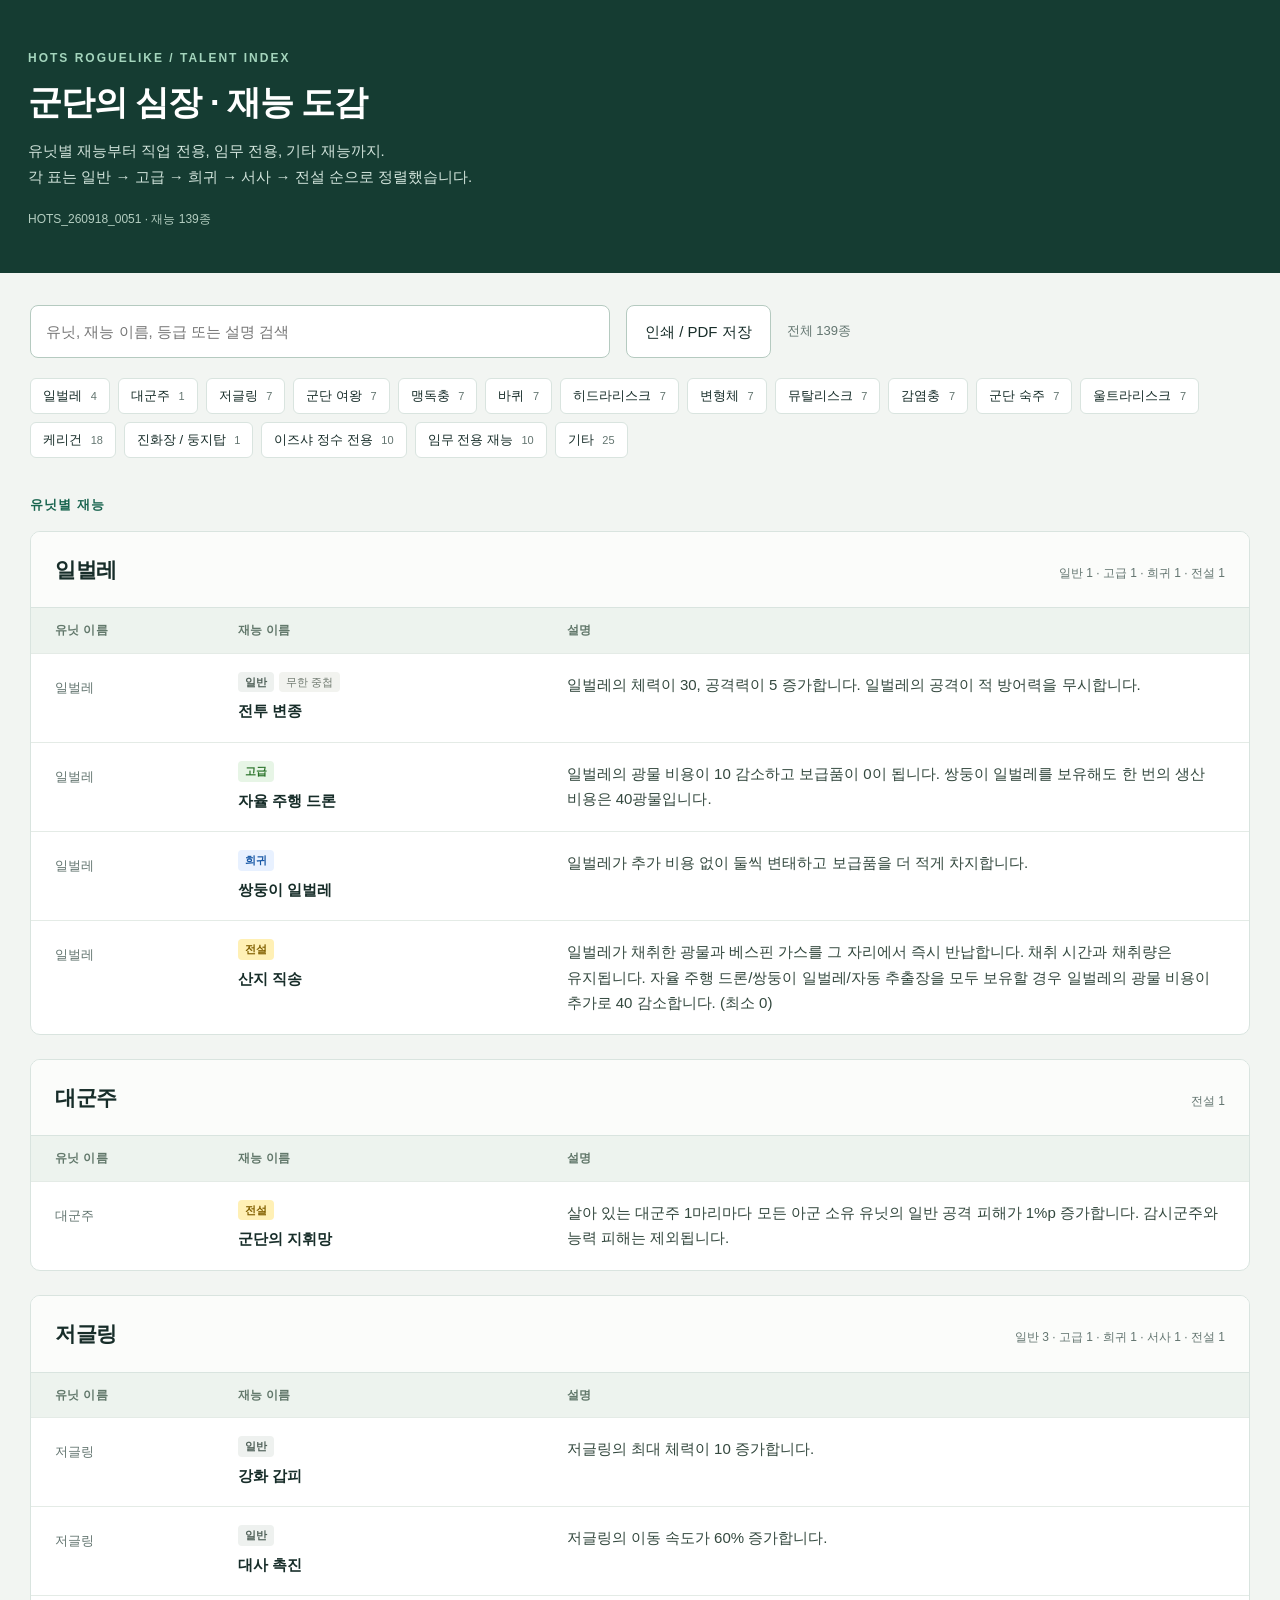
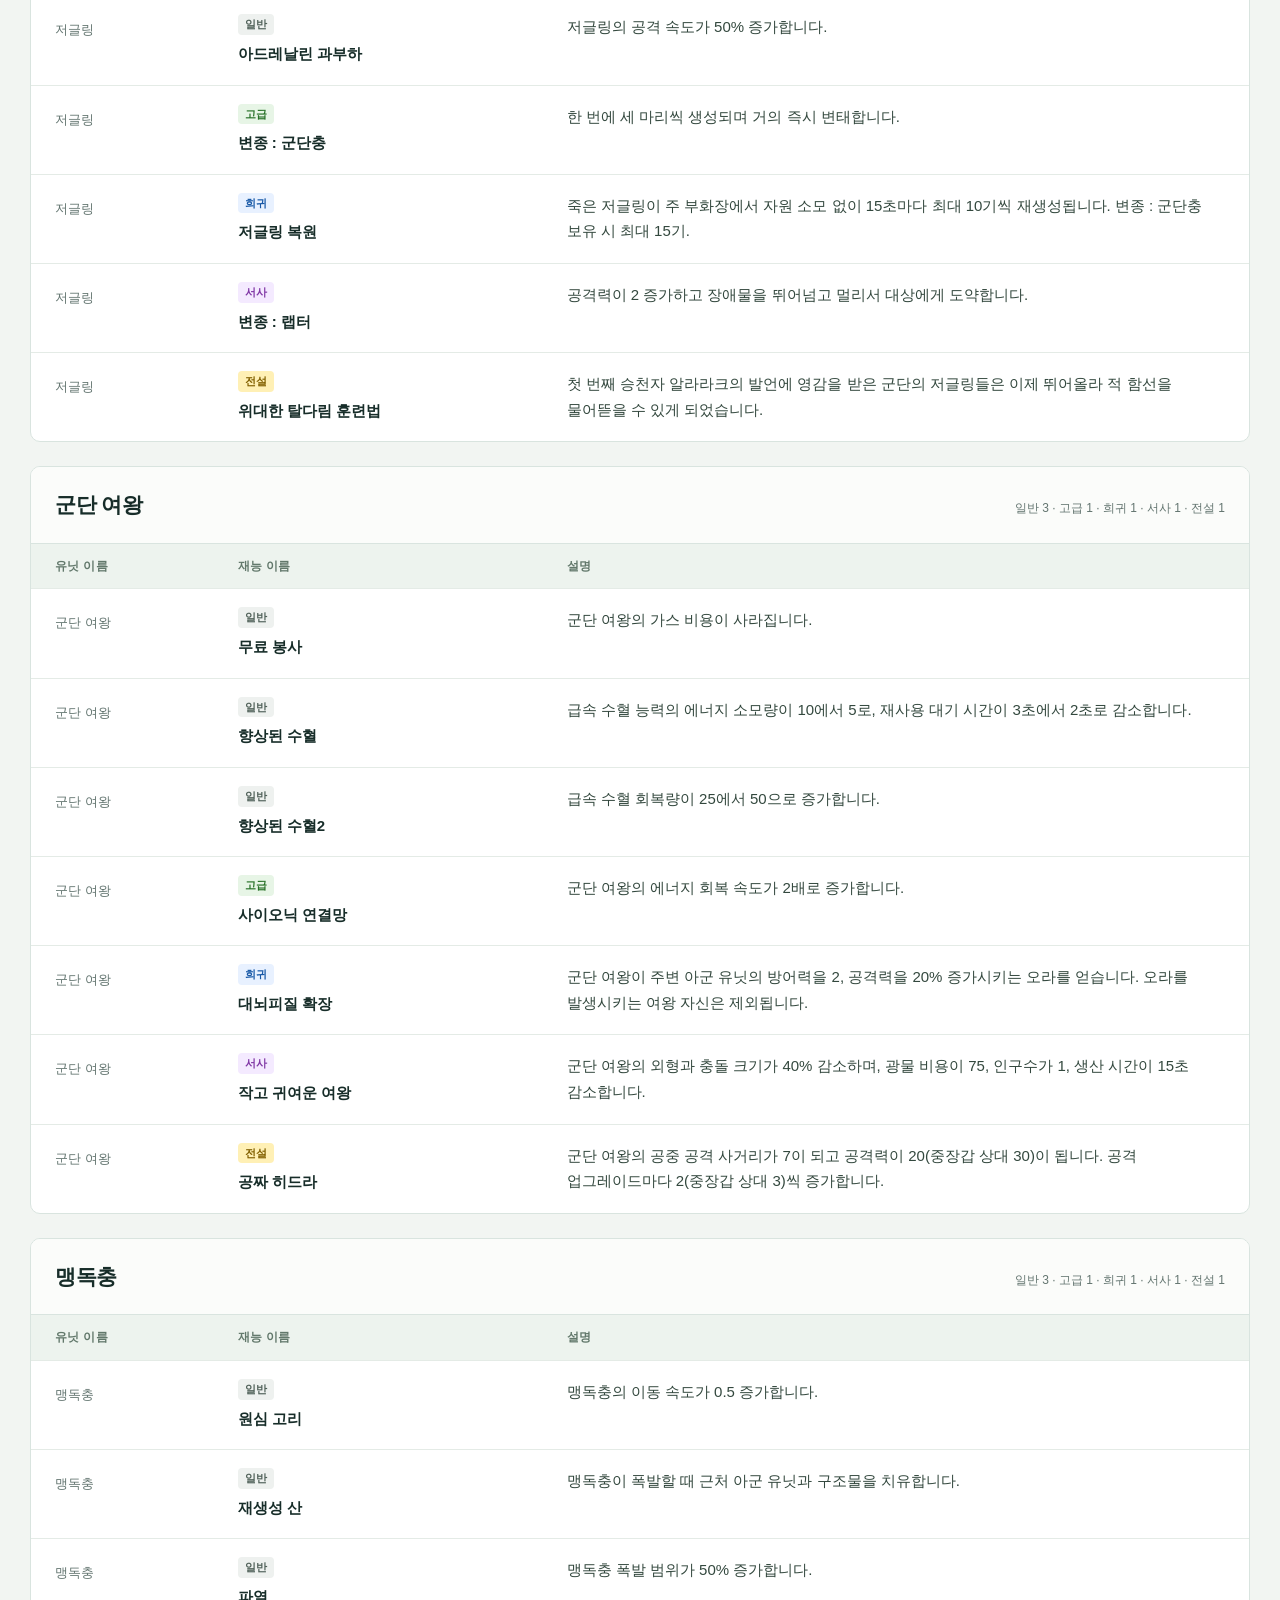
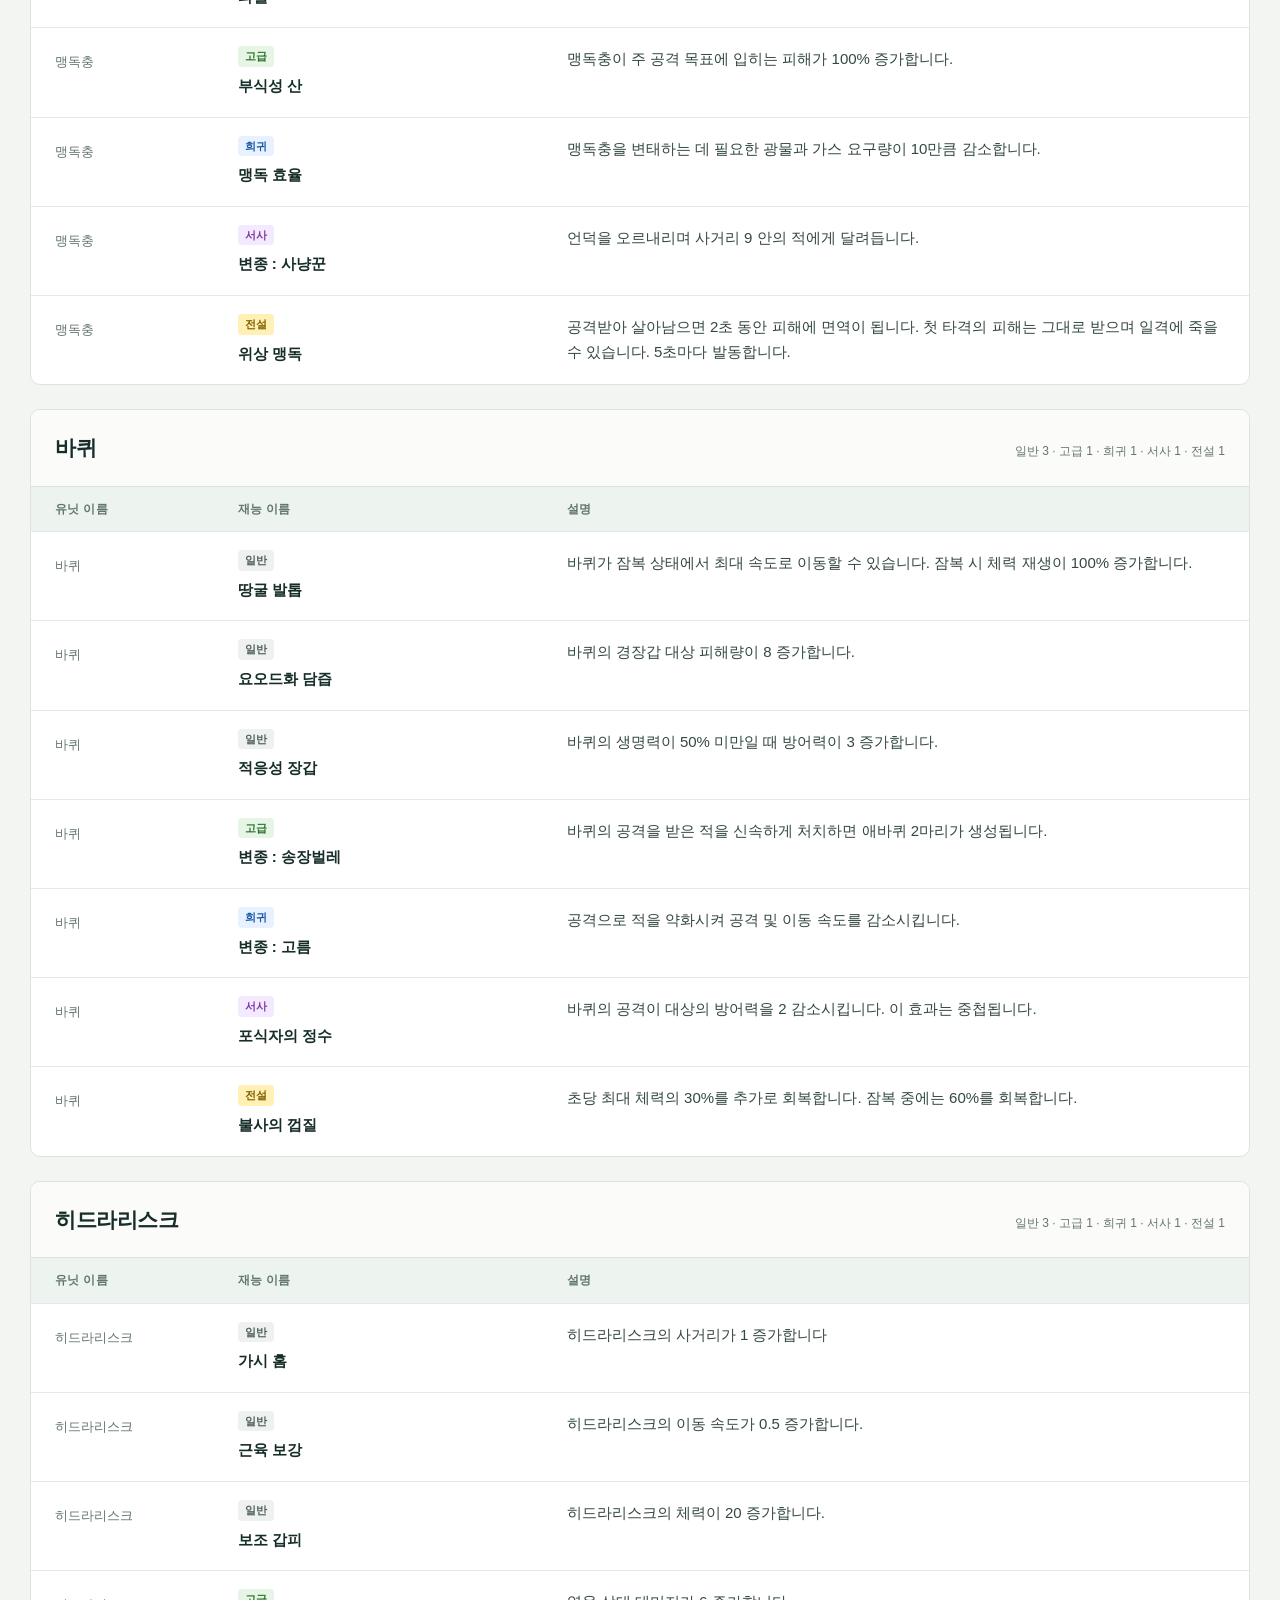
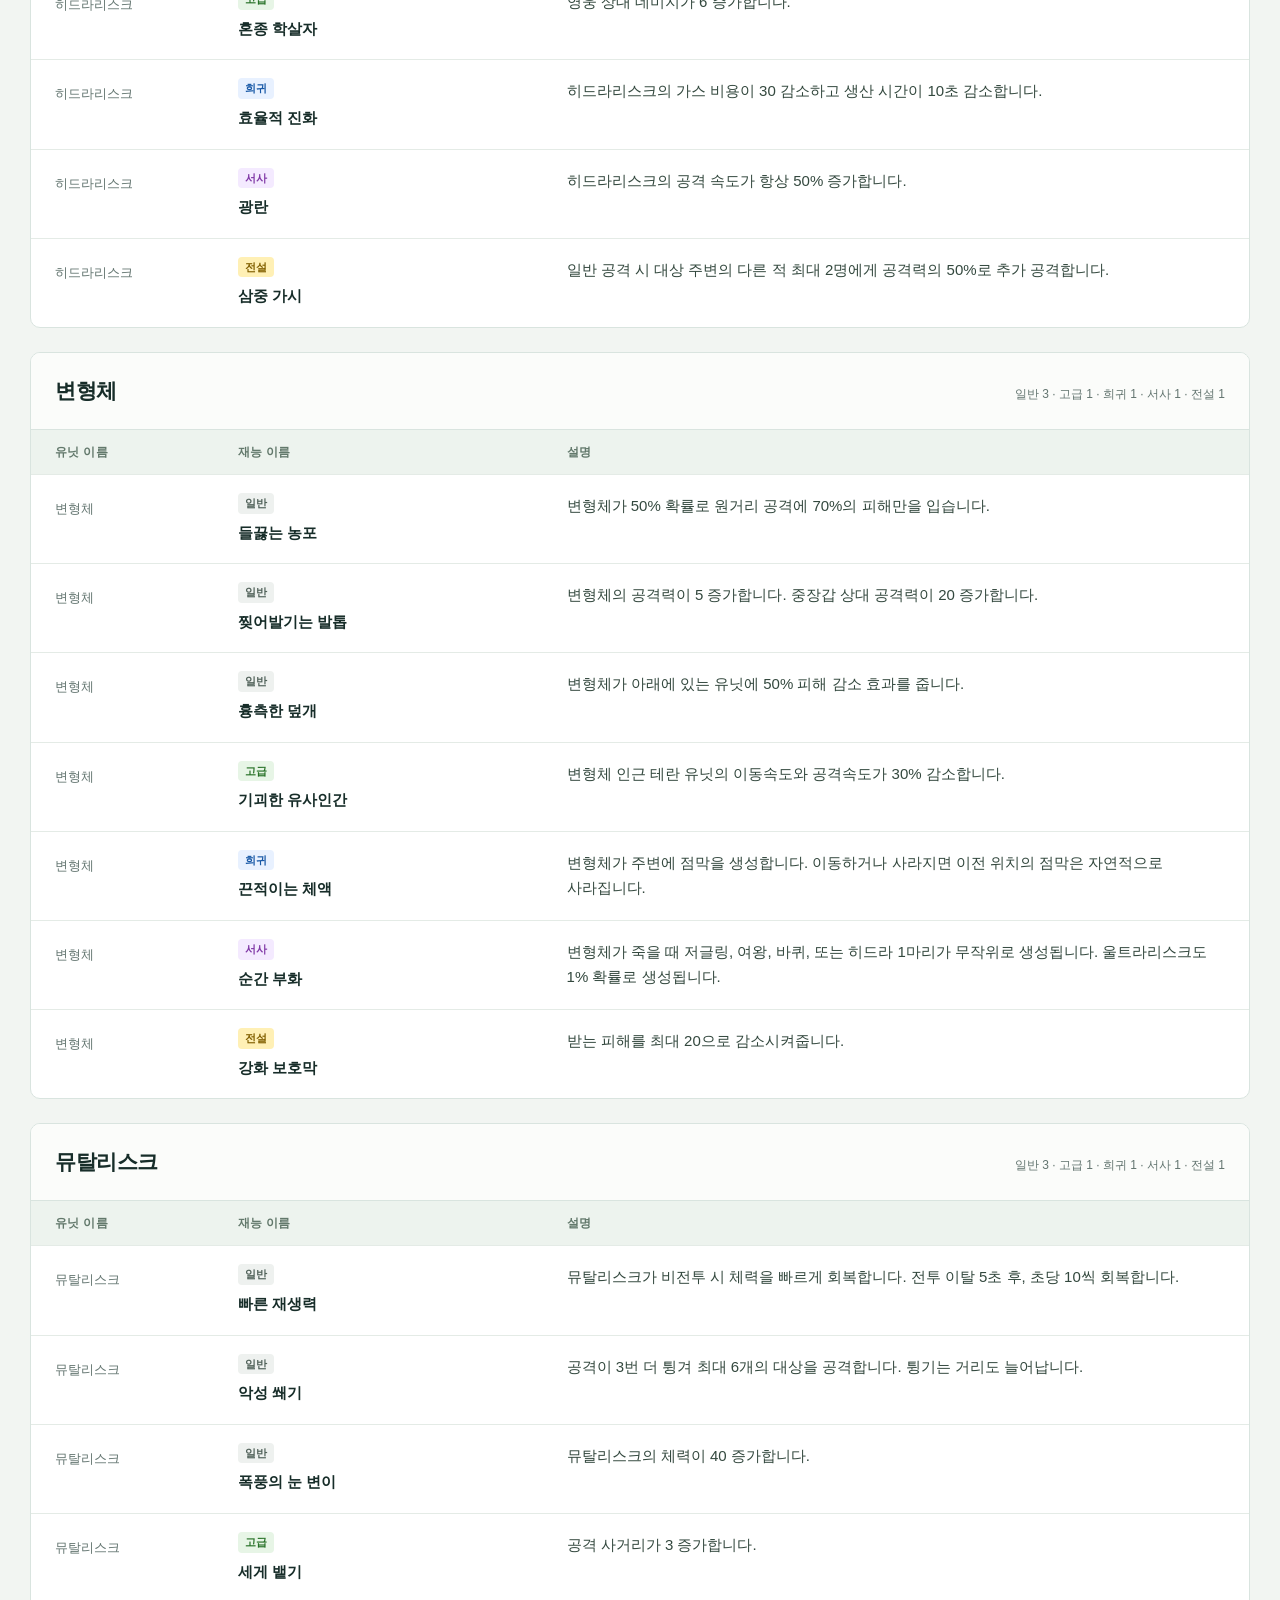
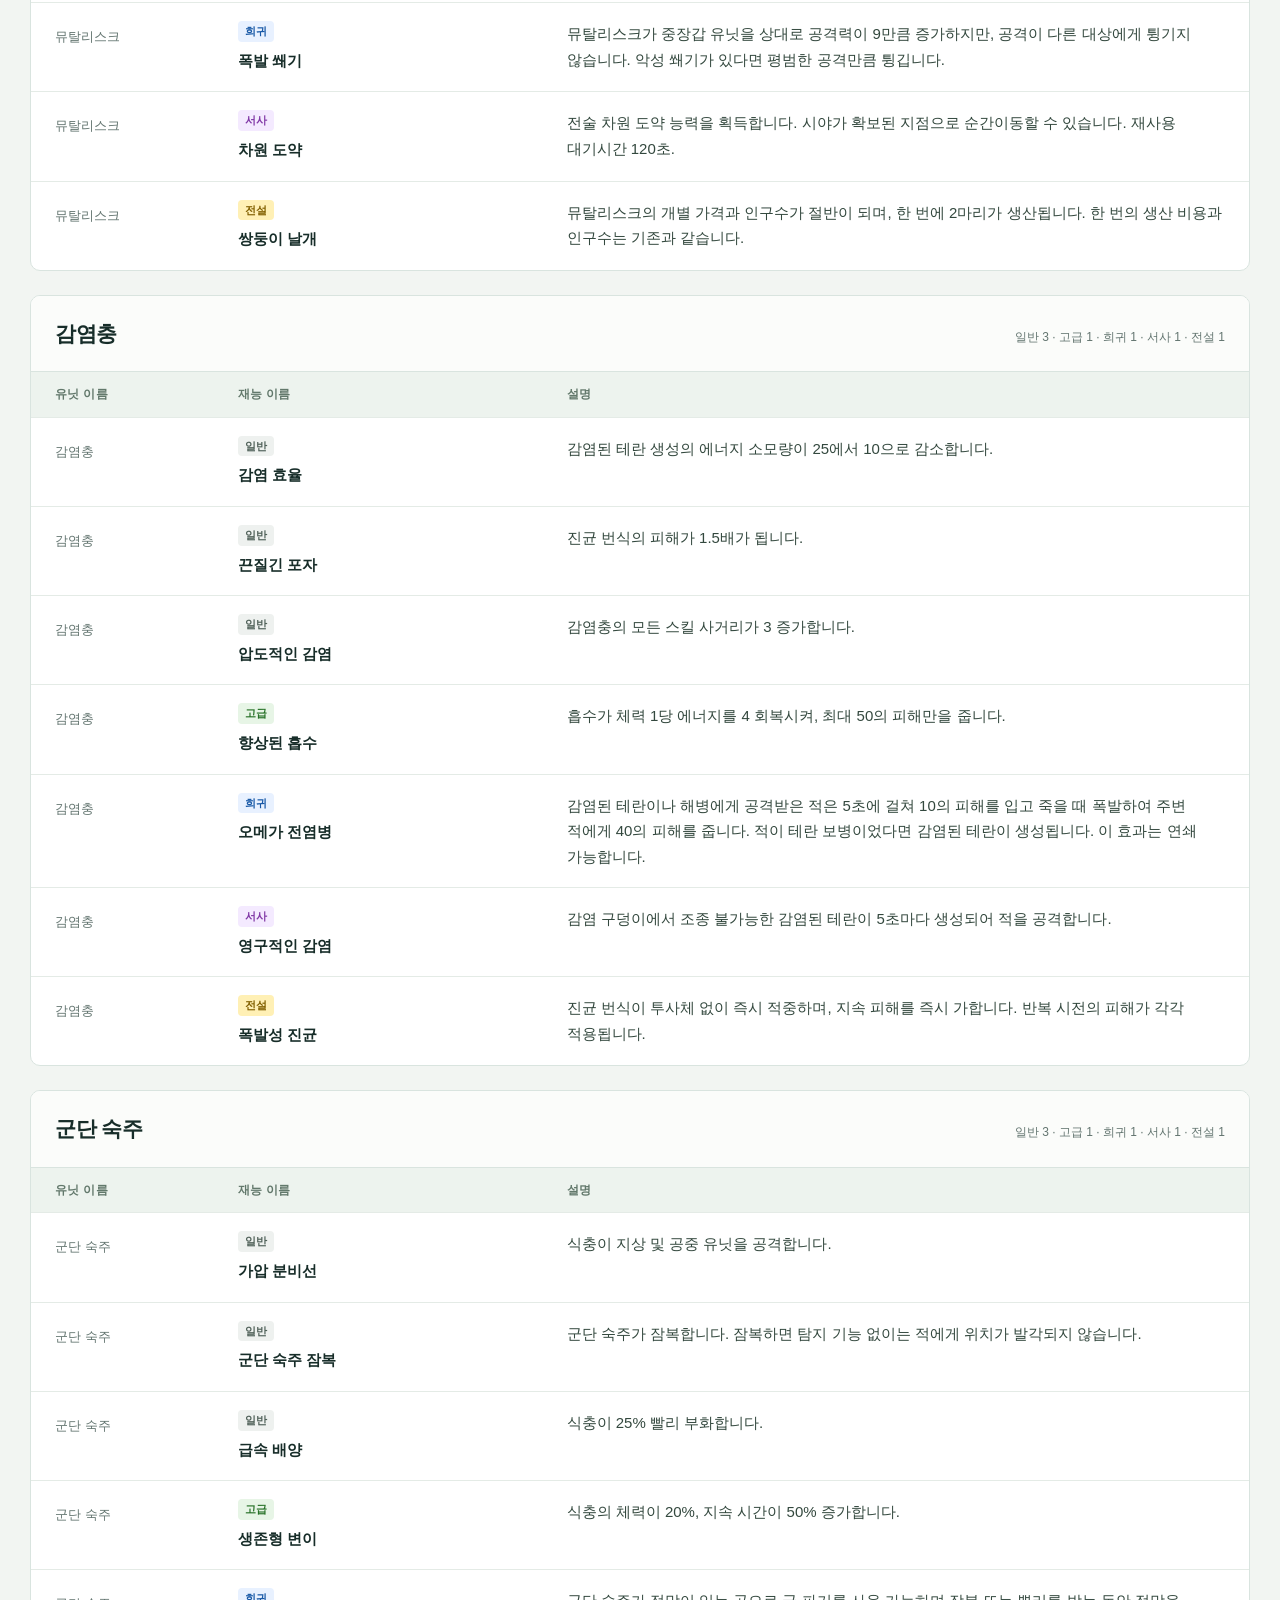
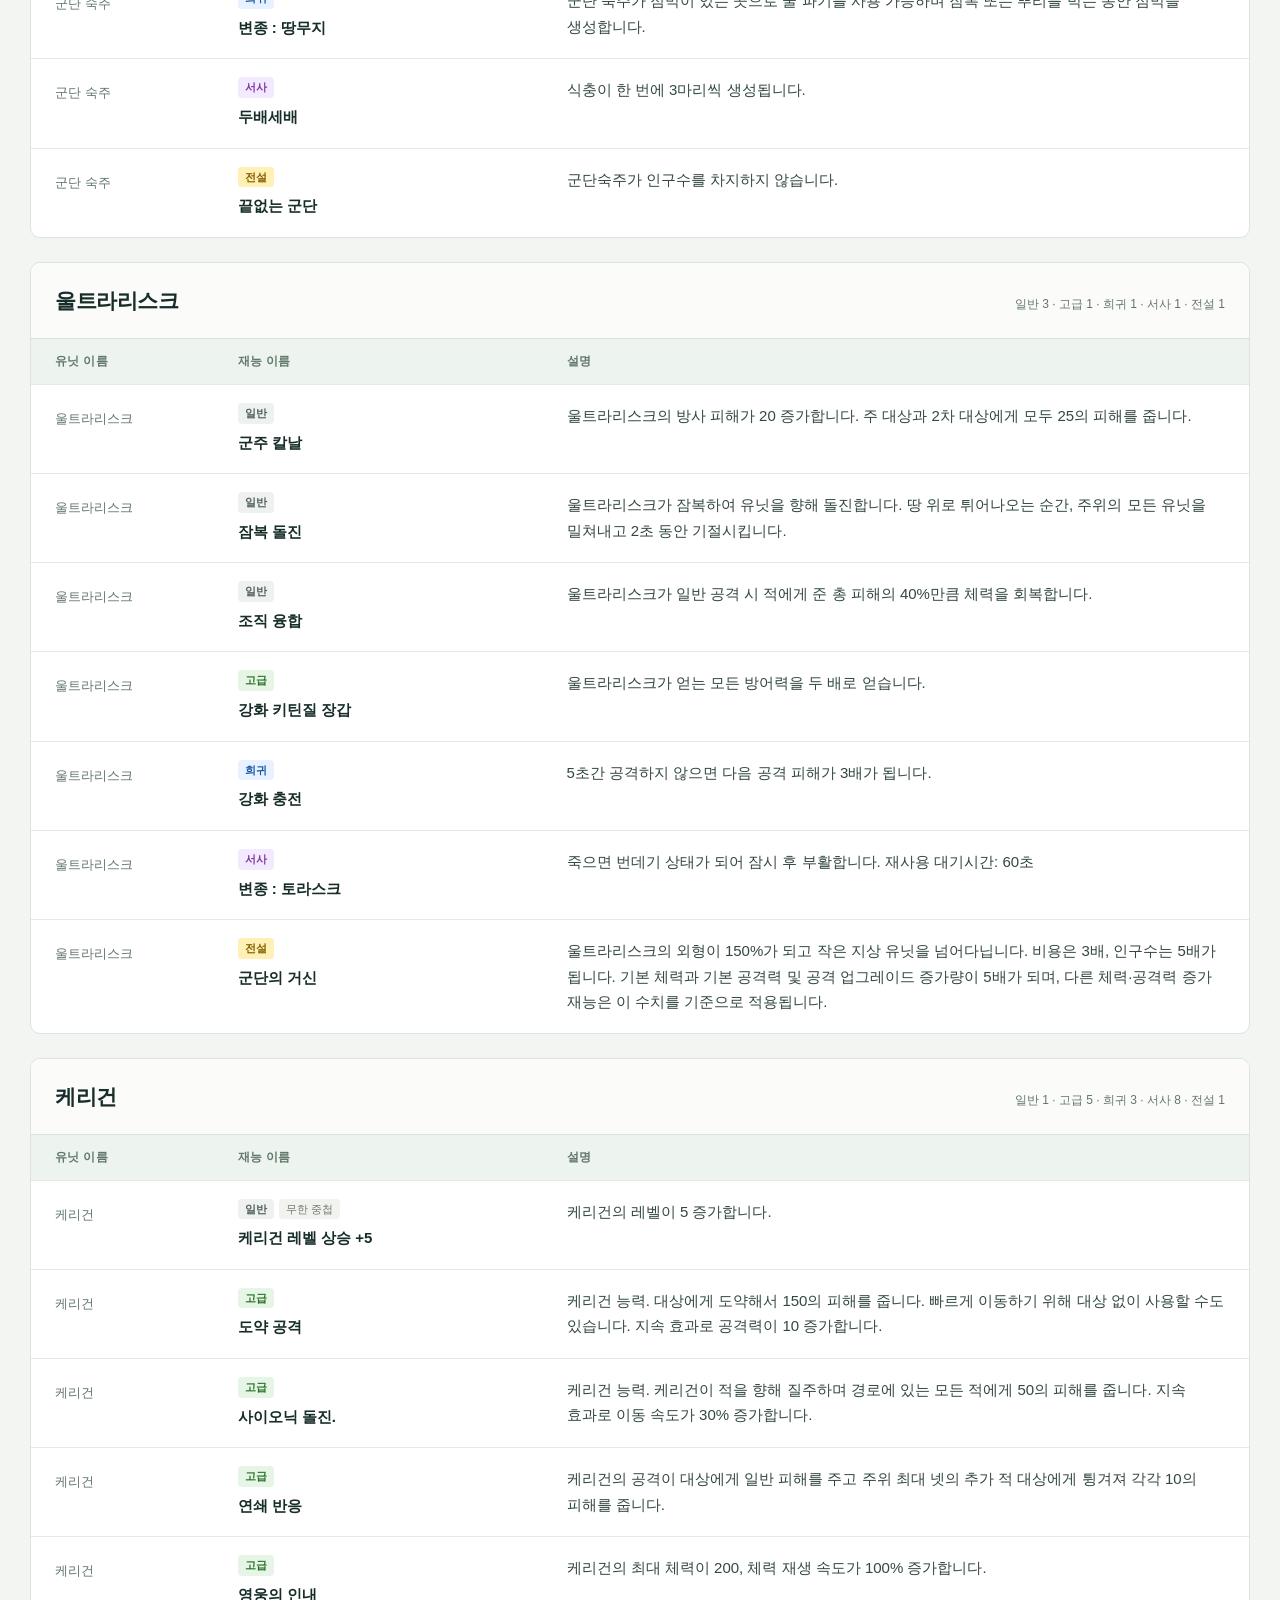
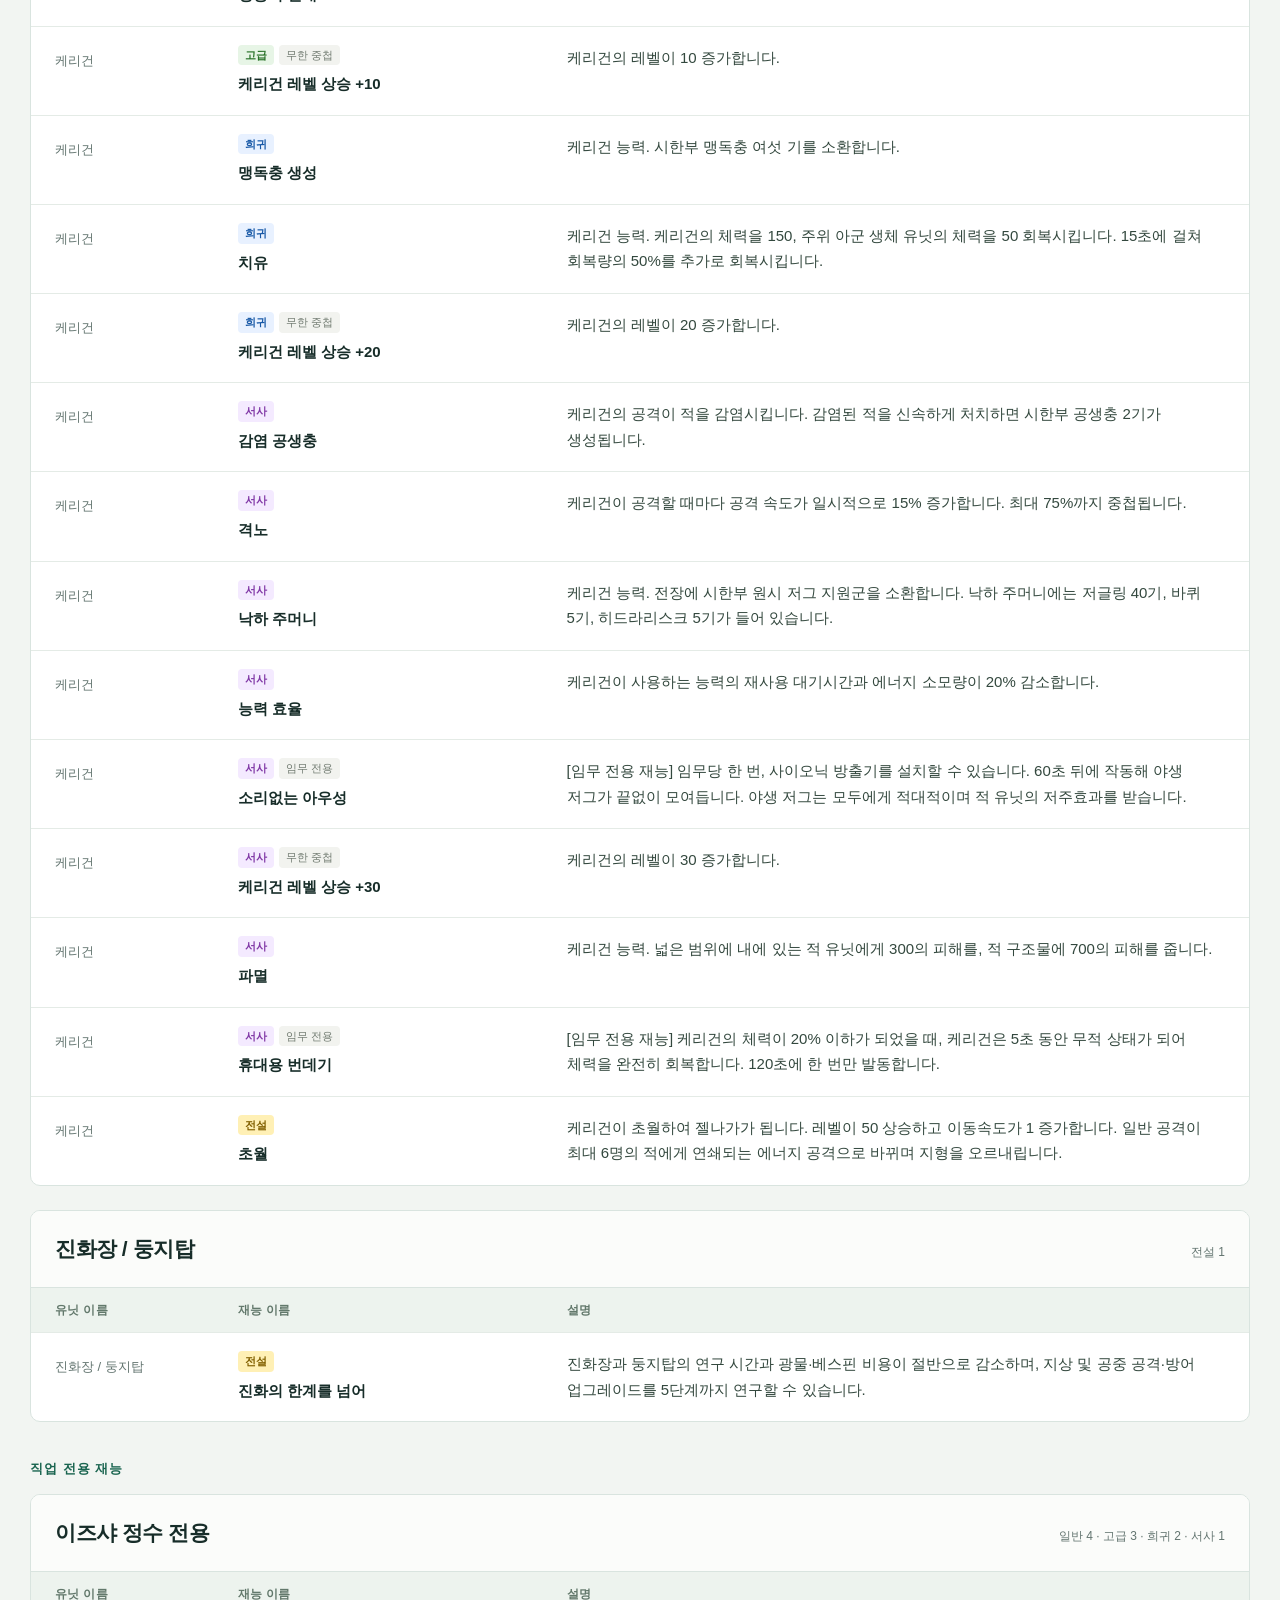
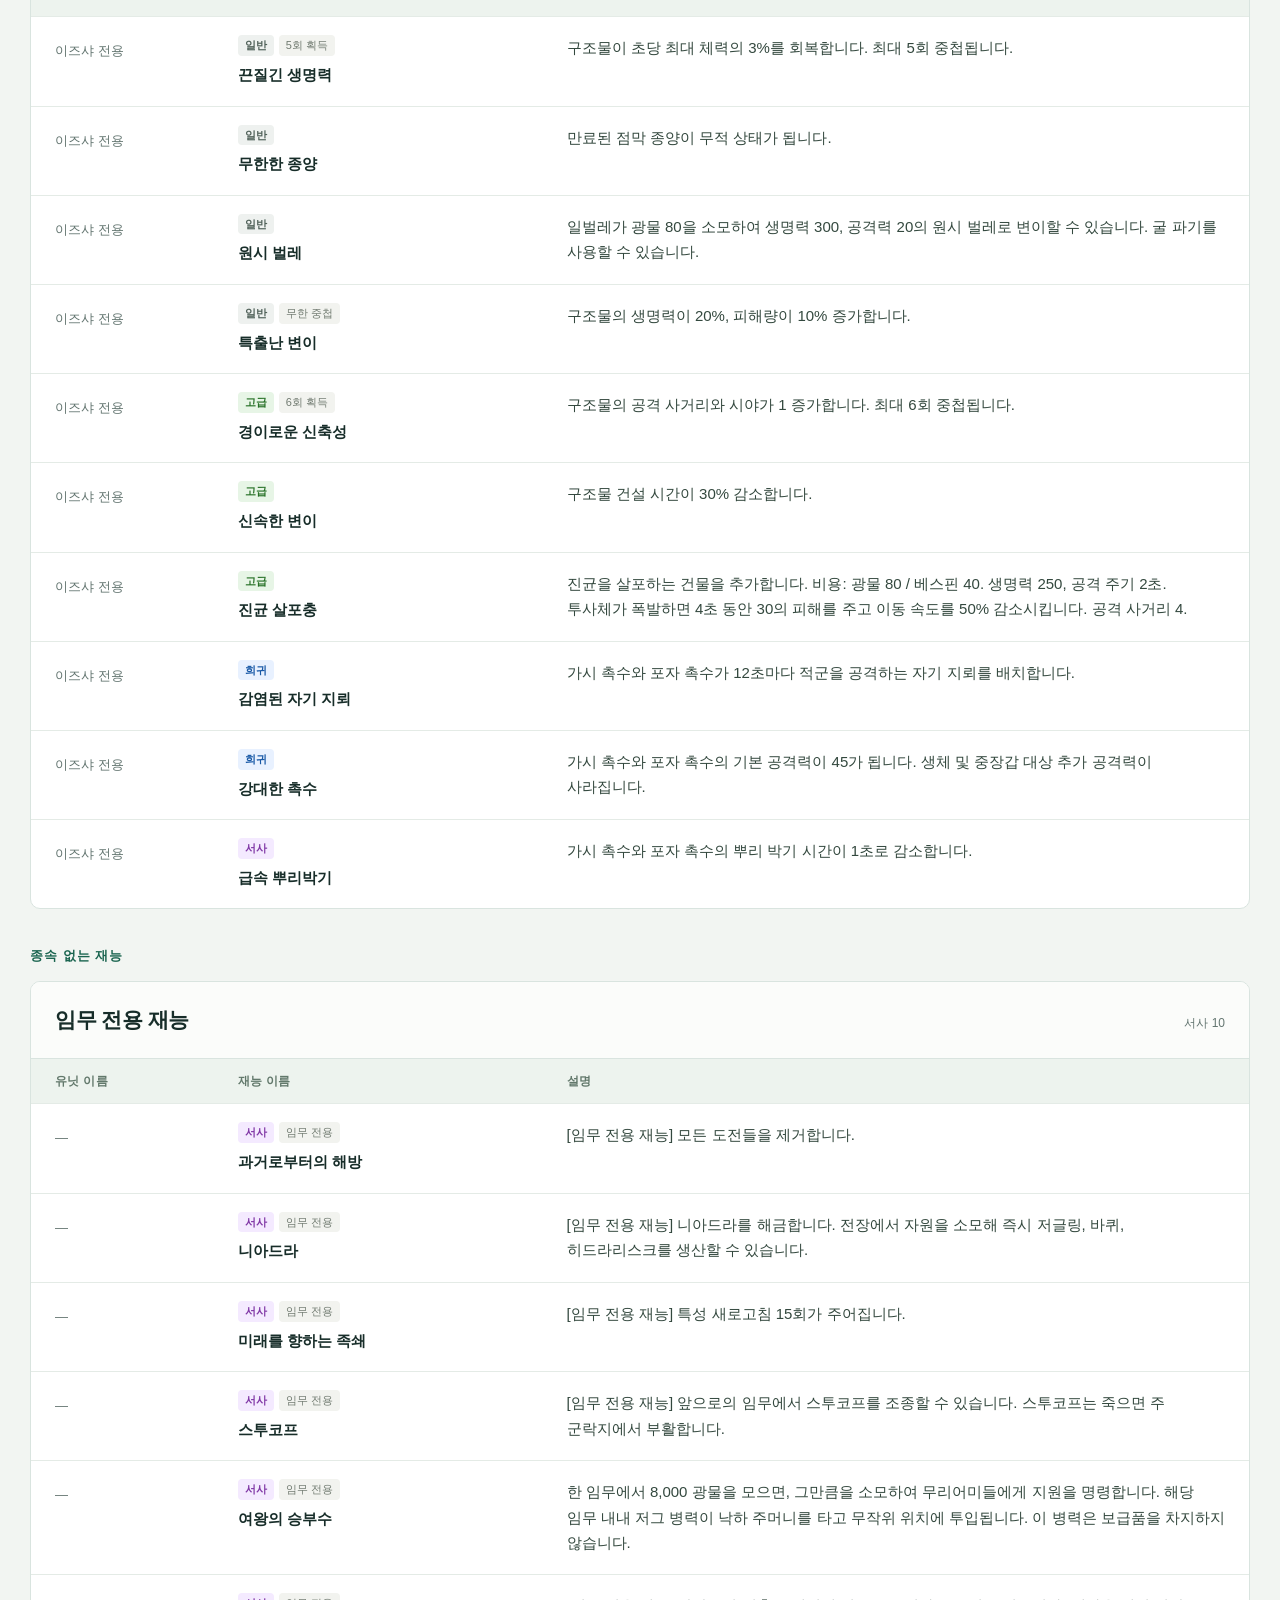
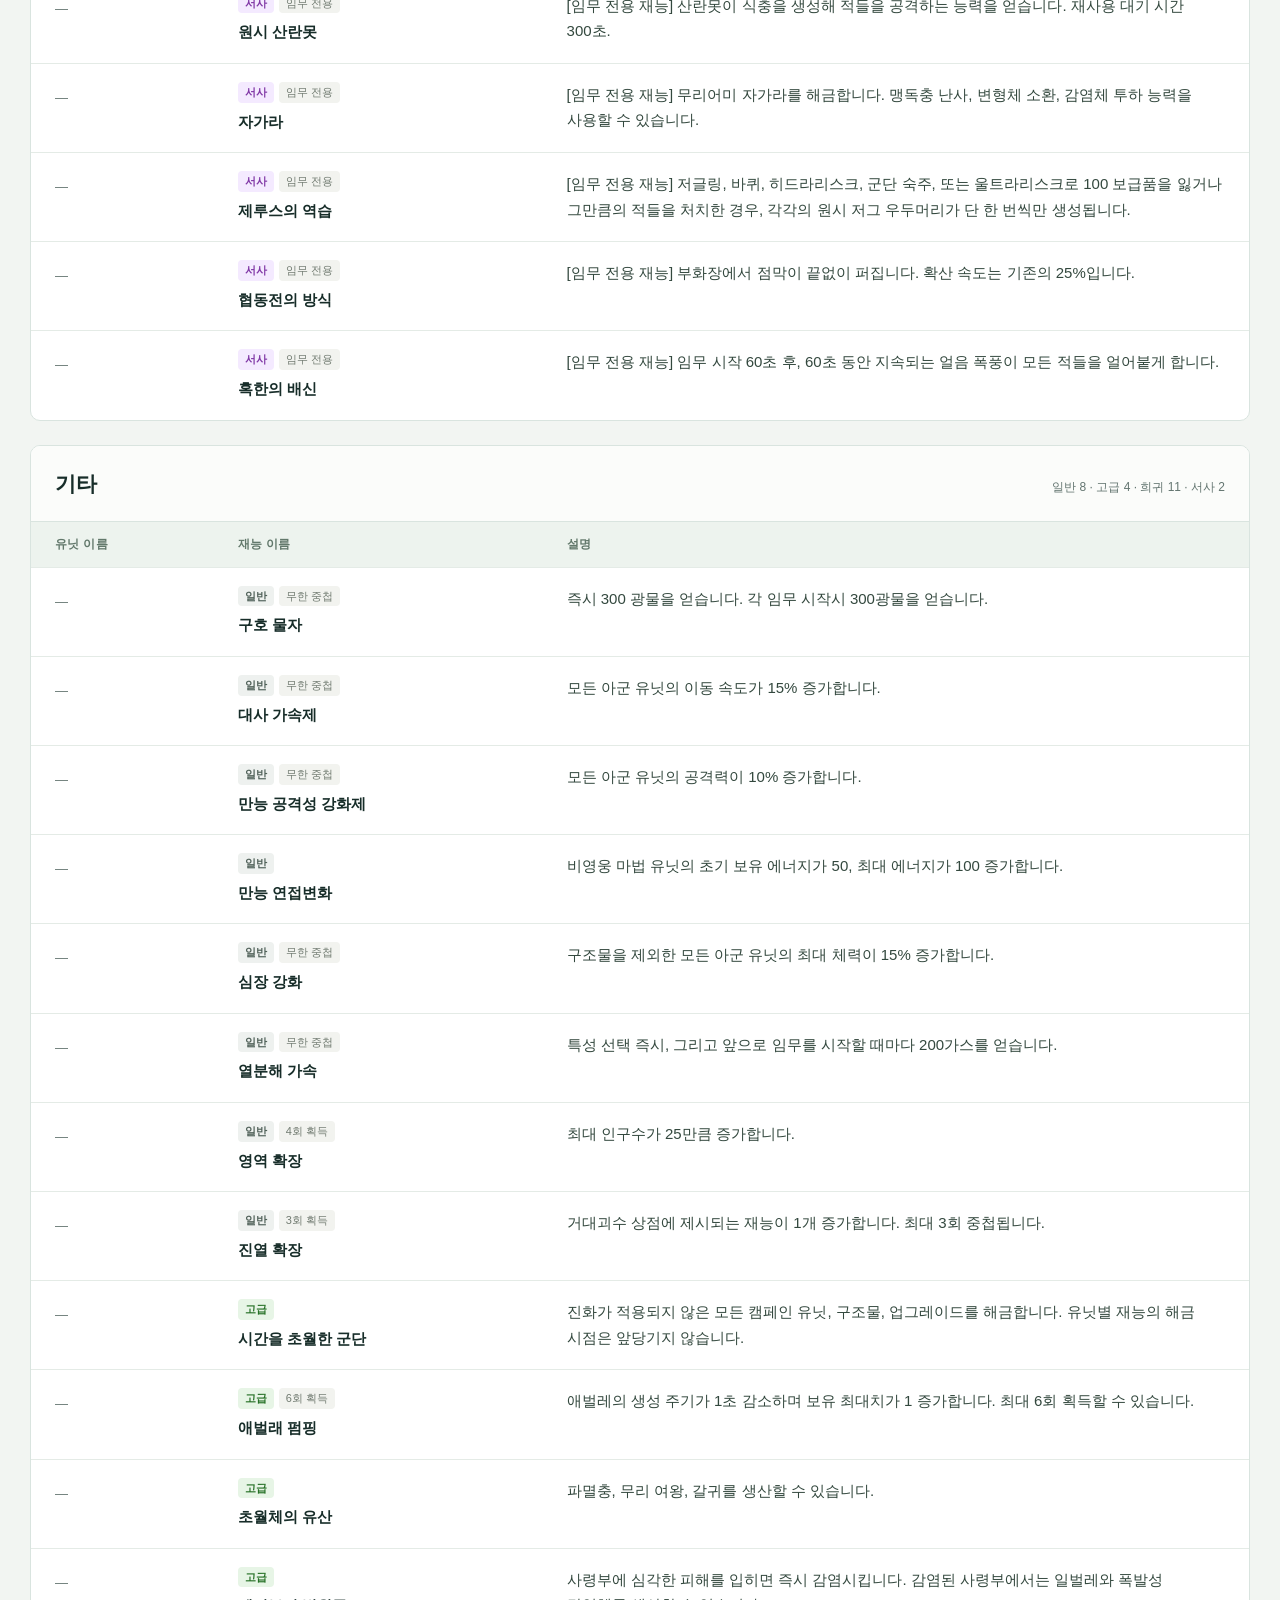
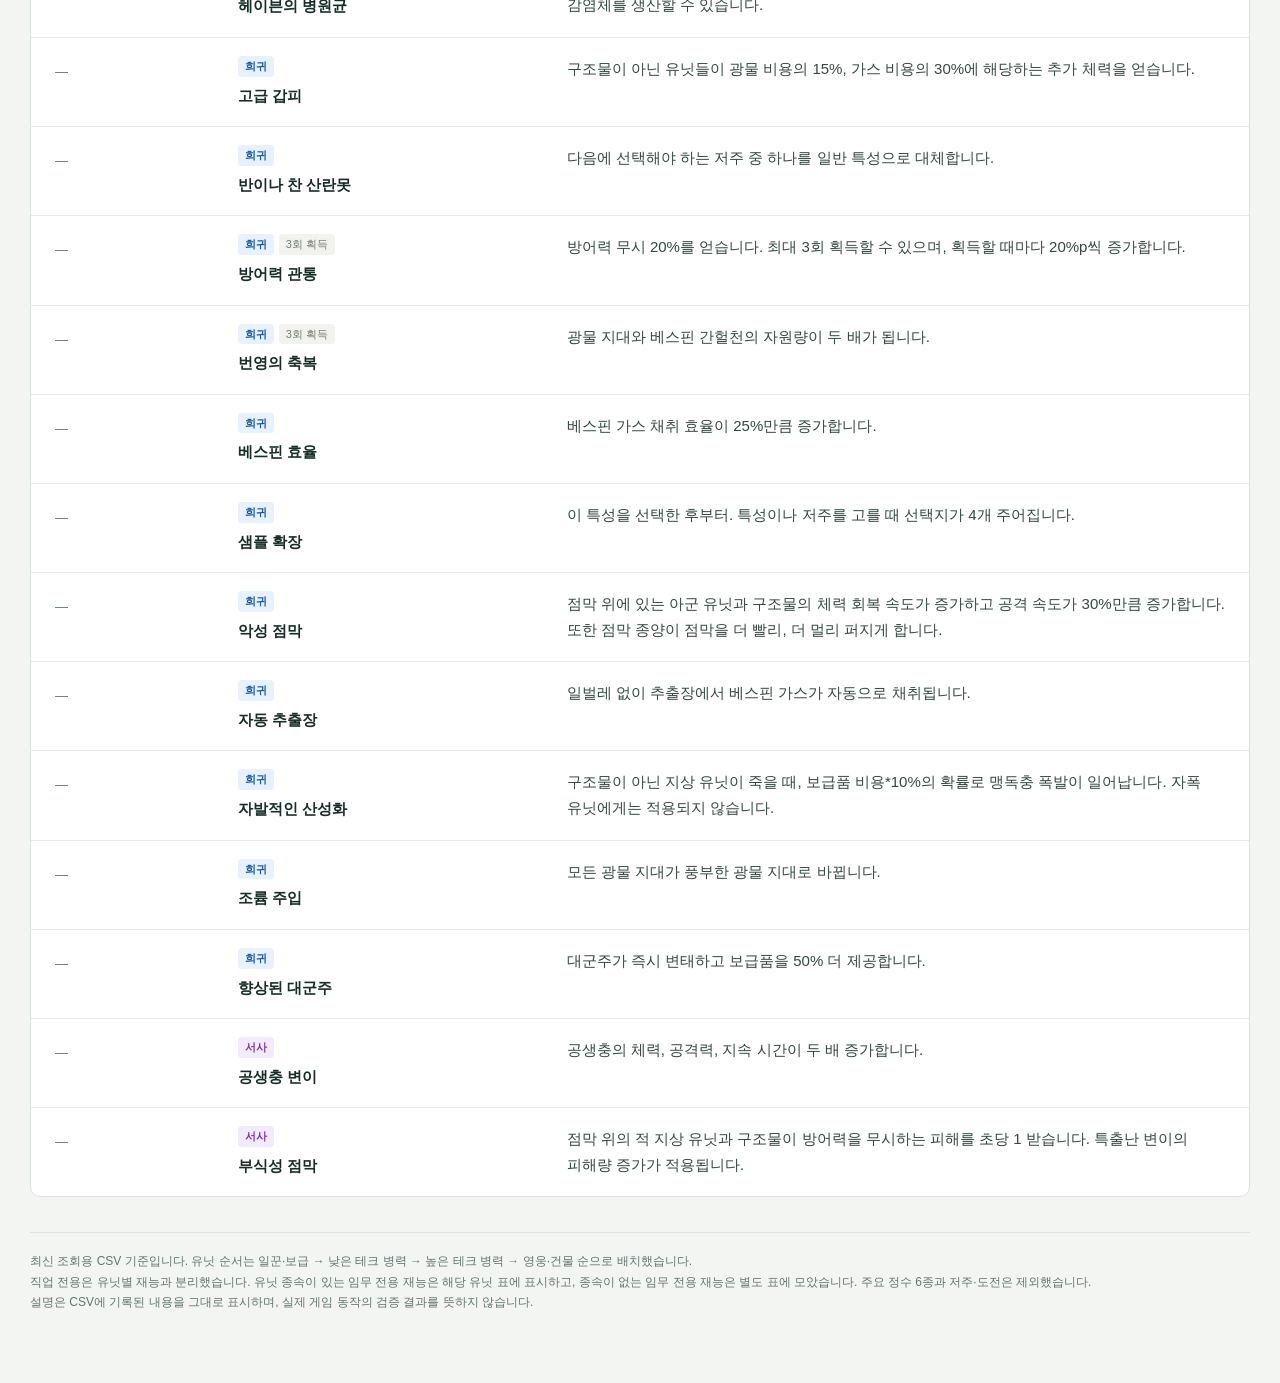
==== index.html @ 5f4d9ca6 "Add files via upload" ====
<!doctype html>
<html lang="ko"><head><meta charset="utf-8"><meta name="viewport" content="width=device-width, initial-scale=1"><title>군단의 심장 로그라이크 · 재능 도감</title>
<style>
:root{color-scheme:light;--ink:#172d29;--muted:#637570;--line:#d9e4df;--paper:#fff;--green:#19644f}*{box-sizing:border-box}html{scroll-behavior:smooth;scroll-padding-top:24px}body{margin:0;background:#f2f5f2;color:var(--ink);font-family:"Malgun Gothic","Apple SD Gothic Neo",sans-serif;font-size:15px;line-height:1.7}header{background:#153c32;color:#fff;padding:48px max(28px,calc((100vw - 1240px)/2)) 42px}.eyebrow{font-size:12px;letter-spacing:2px;color:#a4d5bd;font-weight:700}h1{font-size:34px;letter-spacing:-1px;line-height:1.35;margin:12px 0}header p{color:#d2e4dc;max-width:850px;margin:8px 0}.build{display:inline-block;font-size:12px;color:#b4cec1;margin-top:12px}main{max-width:1300px;padding:32px 30px 70px;margin:auto}.tools{display:flex;gap:16px;align-items:center;flex-wrap:wrap;margin-bottom:20px}input{flex:1;min-width:240px;max-width:580px;border:1px solid #b5cac0;border-radius:8px;padding:13px 15px;font:inherit;background:white}input:focus{outline:3px solid #9ad0b9;outline-offset:2px}button{background:white;border:1px solid #b5cac0;border-radius:8px;padding:13px 18px;font:inherit;color:var(--ink);cursor:pointer}#result{font-size:13px;color:var(--muted)}nav{display:flex;flex-wrap:wrap;gap:8px;margin:0 0 36px}nav a{background:#fff;border:1px solid var(--line);color:var(--ink);padding:6px 12px;border-radius:6px;text-decoration:none;font-size:13px}nav a:hover{border-color:var(--green);color:var(--green)}nav span{margin-left:5px;color:var(--muted);font-size:11px}.group-title{font-size:13px;letter-spacing:1px;color:var(--green);margin:36px 0 14px;font-weight:800}section{background:var(--paper);border:1px solid var(--line);border-radius:10px;margin-bottom:24px;overflow:hidden;scroll-margin-top:20px}.section-head{display:flex;align-items:baseline;justify-content:space-between;gap:12px;padding:20px 24px;background:#fbfcfa;flex-wrap:wrap}h3{font-size:21px;margin:0;letter-spacing:-.5px}.counts{font-size:12px;color:var(--muted)}table{width:100%;border-collapse:collapse;table-layout:fixed}.unit{width:15%}.talent{width:27%}th{text-align:left;font-size:12px;letter-spacing:.3px;color:#62786b;background:#edf3ee;padding:12px 24px;border-top:1px solid var(--line)}td{padding:18px 24px;vertical-align:top;border-top:1px solid #e4ebe6;overflow-wrap:anywhere;word-break:keep-all}tbody tr:hover{background:#fcfdf7}.unit-name{font-size:13px;color:var(--muted);padding-top:23px}.badges{display:flex;flex-wrap:wrap;gap:5px;margin-bottom:6px}.rarity,.limit{font-size:11px;font-weight:700;border-radius:4px;padding:1px 7px;white-space:nowrap}.r0{color:#506159;background:#eef1ef}.r1{color:#277127;background:#e7f5e6}.r2{color:#1758a6;background:#e8f1ff}.r3{color:#8038a6;background:#f4eaff}.r4{color:#826000;background:#fff0b5}.limit{color:#717b71;background:#f2f3ef;font-weight:400}strong{font-size:15px}.description{color:#33483e;white-space:pre-line}footer{font-size:12px;color:var(--muted);border-top:1px solid var(--line);margin-top:35px;padding-top:18px}[hidden]{display:none!important}.empty{padding:30px;background:white;border:1px solid var(--line);border-radius:10px;color:var(--muted)}
@media(max-width:700px){header{padding:30px 18px}h1{font-size:27px}main{padding:24px 12px}th,td{padding:12px 10px}th{font-size:11px}.unit{width:19%}.talent{width:31%}.description{font-size:13px}.unit-name{font-size:12px;padding-top:16px}strong{font-size:13px}.section-head{padding:16px}h3{font-size:19px}.counts{font-size:11px}}
@media print{body{background:white;font-size:10pt}header{background:white;color:#172d29;padding:0 0 15px}header p,.build,.eyebrow{color:#526b5b}.tools,nav{display:none}main{padding:0;max-width:none}h1{font-size:24pt}section{border-radius:0;overflow:visible;break-inside:auto}tr{break-inside:avoid}thead{display:table-header-group}.section-head{break-after:avoid}th,td{padding:8px 10px}.group-title{margin-top:20px}*{-webkit-print-color-adjust:exact;print-color-adjust:exact}}
</style></head><body><header><div class="eyebrow">HOTS ROGUELIKE / TALENT INDEX</div><h1>군단의 심장 · 재능 도감</h1><p>유닛별 재능부터 직업 전용, 임무 전용, 기타 재능까지.<br>각 표는 일반 → 고급 → 희귀 → 서사 → 전설 순으로 정렬했습니다.</p><span class="build">HOTS_260918_0051 · 재능 139종</span></header><main><div class="tools"><input id="search" type="search" aria-label="재능 검색" placeholder="유닛, 재능 이름, 등급 또는 설명 검색"><button id="print" type="button">인쇄 / PDF 저장</button><span id="result" aria-live="polite">전체 139종</span></div><nav aria-label="분류 바로가기"><a href="#s0">일벌레 <span>4</span></a><a href="#s1">대군주 <span>1</span></a><a href="#s2">저글링 <span>7</span></a><a href="#s3">군단 여왕 <span>7</span></a><a href="#s4">맹독충 <span>7</span></a><a href="#s5">바퀴 <span>7</span></a><a href="#s6">히드라리스크 <span>7</span></a><a href="#s7">변형체 <span>7</span></a><a href="#s8">뮤탈리스크 <span>7</span></a><a href="#s9">감염충 <span>7</span></a><a href="#s10">군단 숙주 <span>7</span></a><a href="#s11">울트라리스크 <span>7</span></a><a href="#s12">케리건 <span>18</span></a><a href="#s13">진화장 / 둥지탑 <span>1</span></a><a href="#s14">이즈샤 정수 전용 <span>10</span></a><a href="#s15">임무 전용 재능 <span>10</span></a><a href="#s16">기타 <span>25</span></a></nav><h2 class="group-title">유닛별 재능</h2>
<section id="s0"><div class="section-head"><h3>일벌레</h3><span class="counts">일반 1 · 고급 1 · 희귀 1 · 전설 1</span></div><table><colgroup><col class="unit"><col class="talent"><col></colgroup><thead><tr><th scope="col">유닛 이름</th><th scope="col">재능 이름</th><th scope="col">설명</th></tr></thead><tbody>
<tr data-search="일벌레 일반 전투 변종 일벌레의 체력이 30, 공격력이 5 증가합니다. 일벌레의 공격이 적 방어력을 무시합니다." data-id="Combat Strain"><td class="unit-name">일벌레</td><td><div class="badges"><span class="rarity r0">일반</span><span class="limit">무한 중첩</span></div><strong>전투 변종</strong></td><td class="description">일벌레의 체력이 30, 공격력이 5 증가합니다. 일벌레의 공격이 적 방어력을 무시합니다.</td></tr>
<tr data-search="일벌레 고급 자율 주행 드론 일벌레의 광물 비용이 10 감소하고 보급품이 0이 됩니다. 쌍둥이 일벌레를 보유해도 한 번의 생산 비용은 40광물입니다." data-id="HotsAutoDrone"><td class="unit-name">일벌레</td><td><div class="badges"><span class="rarity r1">고급</span></div><strong>자율 주행 드론</strong></td><td class="description">일벌레의 광물 비용이 10 감소하고 보급품이 0이 됩니다. 쌍둥이 일벌레를 보유해도 한 번의 생산 비용은 40광물입니다.</td></tr>
<tr data-search="일벌레 희귀 쌍둥이 일벌레 일벌레가 추가 비용 없이 둘씩 변태하고 보급품을 더 적게 차지합니다." data-id="Twin Drones"><td class="unit-name">일벌레</td><td><div class="badges"><span class="rarity r2">희귀</span></div><strong>쌍둥이 일벌레</strong></td><td class="description">일벌레가 추가 비용 없이 둘씩 변태하고 보급품을 더 적게 차지합니다.</td></tr>
<tr data-search="일벌레 전설 산지 직송 일벌레가 채취한 광물과 베스핀 가스를 그 자리에서 즉시 반납합니다. 채취 시간과 채취량은 유지됩니다. 자율 주행 드론/쌍둥이 일벌레/자동 추출장을 모두 보유할 경우 일벌레의 광물 비용이 추가로 40 감소합니다. (최소 0)" data-id="HotsLegendDrone"><td class="unit-name">일벌레</td><td><div class="badges"><span class="rarity r4">전설</span></div><strong>산지 직송</strong></td><td class="description">일벌레가 채취한 광물과 베스핀 가스를 그 자리에서 즉시 반납합니다. 채취 시간과 채취량은 유지됩니다. 자율 주행 드론/쌍둥이 일벌레/자동 추출장을 모두 보유할 경우 일벌레의 광물 비용이 추가로 40 감소합니다. (최소 0)</td></tr>
</tbody></table></section>
<section id="s1"><div class="section-head"><h3>대군주</h3><span class="counts">전설 1</span></div><table><colgroup><col class="unit"><col class="talent"><col></colgroup><thead><tr><th scope="col">유닛 이름</th><th scope="col">재능 이름</th><th scope="col">설명</th></tr></thead><tbody>
<tr data-search="대군주 전설 군단의 지휘망 살아 있는 대군주 1마리마다 모든 아군 소유 유닛의 일반 공격 피해가 1%p 증가합니다. 감시군주와 능력 피해는 제외됩니다." data-id="HotsLegendOverlord"><td class="unit-name">대군주</td><td><div class="badges"><span class="rarity r4">전설</span></div><strong>군단의 지휘망</strong></td><td class="description">살아 있는 대군주 1마리마다 모든 아군 소유 유닛의 일반 공격 피해가 1%p 증가합니다. 감시군주와 능력 피해는 제외됩니다.</td></tr>
</tbody></table></section>
<section id="s2"><div class="section-head"><h3>저글링</h3><span class="counts">일반 3 · 고급 1 · 희귀 1 · 서사 1 · 전설 1</span></div><table><colgroup><col class="unit"><col class="talent"><col></colgroup><thead><tr><th scope="col">유닛 이름</th><th scope="col">재능 이름</th><th scope="col">설명</th></tr></thead><tbody>
<tr data-search="저글링 일반 강화 갑피 저글링의 최대 체력이 10 증가합니다." data-id="Hardened Carapace"><td class="unit-name">저글링</td><td><div class="badges"><span class="rarity r0">일반</span></div><strong>강화 갑피</strong></td><td class="description">저글링의 최대 체력이 10 증가합니다.</td></tr>
<tr data-search="저글링 일반 대사 촉진 저글링의 이동 속도가 60% 증가합니다." data-id="Metabolic Boost"><td class="unit-name">저글링</td><td><div class="badges"><span class="rarity r0">일반</span></div><strong>대사 촉진</strong></td><td class="description">저글링의 이동 속도가 60% 증가합니다.</td></tr>
<tr data-search="저글링 일반 아드레날린 과부하 저글링의 공격 속도가 50% 증가합니다." data-id="Adrenal Overload"><td class="unit-name">저글링</td><td><div class="badges"><span class="rarity r0">일반</span></div><strong>아드레날린 과부하</strong></td><td class="description">저글링의 공격 속도가 50% 증가합니다.</td></tr>
<tr data-search="저글링 고급 변종 : 군단충 한 번에 세 마리씩 생성되며 거의 즉시 변태합니다." data-id="Swarmling Mutation"><td class="unit-name">저글링</td><td><div class="badges"><span class="rarity r1">고급</span></div><strong>변종 : 군단충</strong></td><td class="description">한 번에 세 마리씩 생성되며 거의 즉시 변태합니다.</td></tr>
<tr data-search="저글링 희귀 저글링 복원 죽은 저글링이 주 부화장에서 자원 소모 없이 15초마다 최대 10기씩 재생성됩니다. 변종 : 군단충 보유 시 최대 15기." data-id="Zergling Reconstitution"><td class="unit-name">저글링</td><td><div class="badges"><span class="rarity r2">희귀</span></div><strong>저글링 복원</strong></td><td class="description">죽은 저글링이 주 부화장에서 자원 소모 없이 15초마다 최대 10기씩 재생성됩니다. 변종 : 군단충 보유 시 최대 15기.</td></tr>
<tr data-search="저글링 서사 변종 : 랩터 공격력이 2 증가하고 장애물을 뛰어넘고 멀리서 대상에게 도약합니다." data-id="Raptor Mutation"><td class="unit-name">저글링</td><td><div class="badges"><span class="rarity r3">서사</span></div><strong>변종 : 랩터</strong></td><td class="description">공격력이 2 증가하고 장애물을 뛰어넘고 멀리서 대상에게 도약합니다.</td></tr>
<tr data-search="저글링 전설 위대한 탈다림 훈련법 첫 번째 승천자 알라라크의 발언에 영감을 받은 군단의 저글링들은 이제 뛰어올라 적 함선을 물어뜯을 수 있게 되었습니다." data-id="Terrific Tal&#x27;darim Training"><td class="unit-name">저글링</td><td><div class="badges"><span class="rarity r4">전설</span></div><strong>위대한 탈다림 훈련법</strong></td><td class="description">첫 번째 승천자 알라라크의 발언에 영감을 받은 군단의 저글링들은 이제 뛰어올라 적 함선을 물어뜯을 수 있게 되었습니다.</td></tr>
</tbody></table></section>
<section id="s3"><div class="section-head"><h3>군단 여왕</h3><span class="counts">일반 3 · 고급 1 · 희귀 1 · 서사 1 · 전설 1</span></div><table><colgroup><col class="unit"><col class="talent"><col></colgroup><thead><tr><th scope="col">유닛 이름</th><th scope="col">재능 이름</th><th scope="col">설명</th></tr></thead><tbody>
<tr data-search="군단 여왕 일반 무료 봉사 군단 여왕의 가스 비용이 사라집니다." data-id="HotsQueenFree"><td class="unit-name">군단 여왕</td><td><div class="badges"><span class="rarity r0">일반</span></div><strong>무료 봉사</strong></td><td class="description">군단 여왕의 가스 비용이 사라집니다.</td></tr>
<tr data-search="군단 여왕 일반 향상된 수혈 급속 수혈 능력의 에너지 소모량이 10에서 5로, 재사용 대기 시간이 3초에서 2초로 감소합니다." data-id="Improved Transfusion"><td class="unit-name">군단 여왕</td><td><div class="badges"><span class="rarity r0">일반</span></div><strong>향상된 수혈</strong></td><td class="description">급속 수혈 능력의 에너지 소모량이 10에서 5로, 재사용 대기 시간이 3초에서 2초로 감소합니다.</td></tr>
<tr data-search="군단 여왕 일반 향상된 수혈2 급속 수혈 회복량이 25에서 50으로 증가합니다." data-id="HotsQueenHeal2"><td class="unit-name">군단 여왕</td><td><div class="badges"><span class="rarity r0">일반</span></div><strong>향상된 수혈2</strong></td><td class="description">급속 수혈 회복량이 25에서 50으로 증가합니다.</td></tr>
<tr data-search="군단 여왕 고급 사이오닉 연결망 군단 여왕의 에너지 회복 속도가 2배로 증가합니다." data-id="HotsQueenRegen"><td class="unit-name">군단 여왕</td><td><div class="badges"><span class="rarity r1">고급</span></div><strong>사이오닉 연결망</strong></td><td class="description">군단 여왕의 에너지 회복 속도가 2배로 증가합니다.</td></tr>
<tr data-search="군단 여왕 희귀 대뇌피질 확장 군단 여왕이 주변 아군 유닛의 방어력을 2, 공격력을 20% 증가시키는 오라를 얻습니다. 오라를 발생시키는 여왕 자신은 제외됩니다." data-id="Cerebral Expansion"><td class="unit-name">군단 여왕</td><td><div class="badges"><span class="rarity r2">희귀</span></div><strong>대뇌피질 확장</strong></td><td class="description">군단 여왕이 주변 아군 유닛의 방어력을 2, 공격력을 20% 증가시키는 오라를 얻습니다. 오라를 발생시키는 여왕 자신은 제외됩니다.</td></tr>
<tr data-search="군단 여왕 서사 작고 귀여운 여왕 군단 여왕의 외형과 충돌 크기가 40% 감소하며, 광물 비용이 75, 인구수가 1, 생산 시간이 15초 감소합니다." data-id="HotsQueenSmall"><td class="unit-name">군단 여왕</td><td><div class="badges"><span class="rarity r3">서사</span></div><strong>작고 귀여운 여왕</strong></td><td class="description">군단 여왕의 외형과 충돌 크기가 40% 감소하며, 광물 비용이 75, 인구수가 1, 생산 시간이 15초 감소합니다.</td></tr>
<tr data-search="군단 여왕 전설 공짜 히드라 군단 여왕의 공중 공격 사거리가 7이 되고 공격력이 20(중장갑 상대 30)이 됩니다. 공격 업그레이드마다 2(중장갑 상대 3)씩 증가합니다." data-id="HotsQueenHydra"><td class="unit-name">군단 여왕</td><td><div class="badges"><span class="rarity r4">전설</span></div><strong>공짜 히드라</strong></td><td class="description">군단 여왕의 공중 공격 사거리가 7이 되고 공격력이 20(중장갑 상대 30)이 됩니다. 공격 업그레이드마다 2(중장갑 상대 3)씩 증가합니다.</td></tr>
</tbody></table></section>
<section id="s4"><div class="section-head"><h3>맹독충</h3><span class="counts">일반 3 · 고급 1 · 희귀 1 · 서사 1 · 전설 1</span></div><table><colgroup><col class="unit"><col class="talent"><col></colgroup><thead><tr><th scope="col">유닛 이름</th><th scope="col">재능 이름</th><th scope="col">설명</th></tr></thead><tbody>
<tr data-search="맹독충 일반 원심 고리 맹독충의 이동 속도가 0.5 증가합니다." data-id="HotsBanelingCentrifugalHooks"><td class="unit-name">맹독충</td><td><div class="badges"><span class="rarity r0">일반</span></div><strong>원심 고리</strong></td><td class="description">맹독충의 이동 속도가 0.5 증가합니다.</td></tr>
<tr data-search="맹독충 일반 재생성 산 맹독충이 폭발할 때 근처 아군 유닛과 구조물을 치유합니다." data-id="Regenerative Acid"><td class="unit-name">맹독충</td><td><div class="badges"><span class="rarity r0">일반</span></div><strong>재생성 산</strong></td><td class="description">맹독충이 폭발할 때 근처 아군 유닛과 구조물을 치유합니다.</td></tr>
<tr data-search="맹독충 일반 파열 맹독충 폭발 범위가 50% 증가합니다." data-id="Rupture"><td class="unit-name">맹독충</td><td><div class="badges"><span class="rarity r0">일반</span></div><strong>파열</strong></td><td class="description">맹독충 폭발 범위가 50% 증가합니다.</td></tr>
<tr data-search="맹독충 고급 부식성 산 맹독충이 주 공격 목표에 입히는 피해가 100% 증가합니다." data-id="Corrosive Acid"><td class="unit-name">맹독충</td><td><div class="badges"><span class="rarity r1">고급</span></div><strong>부식성 산</strong></td><td class="description">맹독충이 주 공격 목표에 입히는 피해가 100% 증가합니다.</td></tr>
<tr data-search="맹독충 희귀 맹독 효율 맹독충을 변태하는 데 필요한 광물과 가스 요구량이 10만큼 감소합니다." data-id="Banefficiency"><td class="unit-name">맹독충</td><td><div class="badges"><span class="rarity r2">희귀</span></div><strong>맹독 효율</strong></td><td class="description">맹독충을 변태하는 데 필요한 광물과 가스 요구량이 10만큼 감소합니다.</td></tr>
<tr data-search="맹독충 서사 변종 : 사냥꾼 언덕을 오르내리며 사거리 9 안의 적에게 달려듭니다." data-id="HotsHunterStrain"><td class="unit-name">맹독충</td><td><div class="badges"><span class="rarity r3">서사</span></div><strong>변종 : 사냥꾼</strong></td><td class="description">언덕을 오르내리며 사거리 9 안의 적에게 달려듭니다.</td></tr>
<tr data-search="맹독충 전설 위상 맹독 공격받아 살아남으면 2초 동안 피해에 면역이 됩니다. 첫 타격의 피해는 그대로 받으며 일격에 죽을 수 있습니다. 5초마다 발동합니다." data-id="HotsLegendBaneling"><td class="unit-name">맹독충</td><td><div class="badges"><span class="rarity r4">전설</span></div><strong>위상 맹독</strong></td><td class="description">공격받아 살아남으면 2초 동안 피해에 면역이 됩니다. 첫 타격의 피해는 그대로 받으며 일격에 죽을 수 있습니다. 5초마다 발동합니다.</td></tr>
</tbody></table></section>
<section id="s5"><div class="section-head"><h3>바퀴</h3><span class="counts">일반 3 · 고급 1 · 희귀 1 · 서사 1 · 전설 1</span></div><table><colgroup><col class="unit"><col class="talent"><col></colgroup><thead><tr><th scope="col">유닛 이름</th><th scope="col">재능 이름</th><th scope="col">설명</th></tr></thead><tbody>
<tr data-search="바퀴 일반 땅굴 발톱 바퀴가 잠복 상태에서 최대 속도로 이동할 수 있습니다. 잠복 시 체력 재생이 100% 증가합니다." data-id="Tunneling Claws"><td class="unit-name">바퀴</td><td><div class="badges"><span class="rarity r0">일반</span></div><strong>땅굴 발톱</strong></td><td class="description">바퀴가 잠복 상태에서 최대 속도로 이동할 수 있습니다. 잠복 시 체력 재생이 100% 증가합니다.</td></tr>
<tr data-search="바퀴 일반 요오드화 담즙 바퀴의 경장갑 대상 피해량이 8 증가합니다." data-id="Hydriodic Bile"><td class="unit-name">바퀴</td><td><div class="badges"><span class="rarity r0">일반</span></div><strong>요오드화 담즙</strong></td><td class="description">바퀴의 경장갑 대상 피해량이 8 증가합니다.</td></tr>
<tr data-search="바퀴 일반 적응성 장갑 바퀴의 생명력이 50% 미만일 때 방어력이 3 증가합니다." data-id="Adaptive Plating"><td class="unit-name">바퀴</td><td><div class="badges"><span class="rarity r0">일반</span></div><strong>적응성 장갑</strong></td><td class="description">바퀴의 생명력이 50% 미만일 때 방어력이 3 증가합니다.</td></tr>
<tr data-search="바퀴 고급 변종 : 송장벌레 바퀴의 공격을 받은 적을 신속하게 처치하면 애바퀴 2마리가 생성됩니다." data-id="HotsCorpserStrain"><td class="unit-name">바퀴</td><td><div class="badges"><span class="rarity r1">고급</span></div><strong>변종 : 송장벌레</strong></td><td class="description">바퀴의 공격을 받은 적을 신속하게 처치하면 애바퀴 2마리가 생성됩니다.</td></tr>
<tr data-search="바퀴 희귀 변종 : 고름 공격으로 적을 약화시켜 공격 및 이동 속도를 감소시킵니다." data-id="HotsVileStrain"><td class="unit-name">바퀴</td><td><div class="badges"><span class="rarity r2">희귀</span></div><strong>변종 : 고름</strong></td><td class="description">공격으로 적을 약화시켜 공격 및 이동 속도를 감소시킵니다.</td></tr>
<tr data-search="바퀴 서사 포식자의 정수 바퀴의 공격이 대상의 방어력을 2 감소시킵니다. 이 효과는 중첩됩니다." data-id="Devourer Essence"><td class="unit-name">바퀴</td><td><div class="badges"><span class="rarity r3">서사</span></div><strong>포식자의 정수</strong></td><td class="description">바퀴의 공격이 대상의 방어력을 2 감소시킵니다. 이 효과는 중첩됩니다.</td></tr>
<tr data-search="바퀴 전설 불사의 껍질 초당 최대 체력의 30%를 추가로 회복합니다. 잠복 중에는 60%를 회복합니다." data-id="HotsLegendRoach"><td class="unit-name">바퀴</td><td><div class="badges"><span class="rarity r4">전설</span></div><strong>불사의 껍질</strong></td><td class="description">초당 최대 체력의 30%를 추가로 회복합니다. 잠복 중에는 60%를 회복합니다.</td></tr>
</tbody></table></section>
<section id="s6"><div class="section-head"><h3>히드라리스크</h3><span class="counts">일반 3 · 고급 1 · 희귀 1 · 서사 1 · 전설 1</span></div><table><colgroup><col class="unit"><col class="talent"><col></colgroup><thead><tr><th scope="col">유닛 이름</th><th scope="col">재능 이름</th><th scope="col">설명</th></tr></thead><tbody>
<tr data-search="히드라리스크 일반 가시 홈 히드라리스크의 사거리가 1 증가합니다" data-id="Grooved Spines"><td class="unit-name">히드라리스크</td><td><div class="badges"><span class="rarity r0">일반</span></div><strong>가시 홈</strong></td><td class="description">히드라리스크의 사거리가 1 증가합니다</td></tr>
<tr data-search="히드라리스크 일반 근육 보강 히드라리스크의 이동 속도가 0.5 증가합니다." data-id="HotsHydraMuscular"><td class="unit-name">히드라리스크</td><td><div class="badges"><span class="rarity r0">일반</span></div><strong>근육 보강</strong></td><td class="description">히드라리스크의 이동 속도가 0.5 증가합니다.</td></tr>
<tr data-search="히드라리스크 일반 보조 갑피 히드라리스크의 체력이 20 증가합니다." data-id="Ancillary Carapace"><td class="unit-name">히드라리스크</td><td><div class="badges"><span class="rarity r0">일반</span></div><strong>보조 갑피</strong></td><td class="description">히드라리스크의 체력이 20 증가합니다.</td></tr>
<tr data-search="히드라리스크 고급 혼종 학살자 영웅 상대 데미지가 6 증가합니다." data-id="HotsHydraHybridSlayer"><td class="unit-name">히드라리스크</td><td><div class="badges"><span class="rarity r1">고급</span></div><strong>혼종 학살자</strong></td><td class="description">영웅 상대 데미지가 6 증가합니다.</td></tr>
<tr data-search="히드라리스크 희귀 효율적 진화 히드라리스크의 가스 비용이 30 감소하고 생산 시간이 10초 감소합니다." data-id="HotsHydraEfficient"><td class="unit-name">히드라리스크</td><td><div class="badges"><span class="rarity r2">희귀</span></div><strong>효율적 진화</strong></td><td class="description">히드라리스크의 가스 비용이 30 감소하고 생산 시간이 10초 감소합니다.</td></tr>
<tr data-search="히드라리스크 서사 광란 히드라리스크의 공격 속도가 항상 50% 증가합니다." data-id="Frenzy"><td class="unit-name">히드라리스크</td><td><div class="badges"><span class="rarity r3">서사</span></div><strong>광란</strong></td><td class="description">히드라리스크의 공격 속도가 항상 50% 증가합니다.</td></tr>
<tr data-search="히드라리스크 전설 삼중 가시 일반 공격 시 대상 주변의 다른 적 최대 2명에게 공격력의 50%로 추가 공격합니다." data-id="HotsLegendHydra"><td class="unit-name">히드라리스크</td><td><div class="badges"><span class="rarity r4">전설</span></div><strong>삼중 가시</strong></td><td class="description">일반 공격 시 대상 주변의 다른 적 최대 2명에게 공격력의 50%로 추가 공격합니다.</td></tr>
</tbody></table></section>
<section id="s7"><div class="section-head"><h3>변형체</h3><span class="counts">일반 3 · 고급 1 · 희귀 1 · 서사 1 · 전설 1</span></div><table><colgroup><col class="unit"><col class="talent"><col></colgroup><thead><tr><th scope="col">유닛 이름</th><th scope="col">재능 이름</th><th scope="col">설명</th></tr></thead><tbody>
<tr data-search="변형체 일반 들끓는 농포 변형체가 50% 확률로 원거리 공격에 70%의 피해만을 입습니다." data-id="Swarming Pustules"><td class="unit-name">변형체</td><td><div class="badges"><span class="rarity r0">일반</span></div><strong>들끓는 농포</strong></td><td class="description">변형체가 50% 확률로 원거리 공격에 70%의 피해만을 입습니다.</td></tr>
<tr data-search="변형체 일반 찢어발기는 발톱 변형체의 공격력이 5 증가합니다. 중장갑 상대 공격력이 20 증가합니다." data-id="Rending Claws"><td class="unit-name">변형체</td><td><div class="badges"><span class="rarity r0">일반</span></div><strong>찢어발기는 발톱</strong></td><td class="description">변형체의 공격력이 5 증가합니다. 중장갑 상대 공격력이 20 증가합니다.</td></tr>
<tr data-search="변형체 일반 흉측한 덮개 변형체가 아래에 있는 유닛에 50% 피해 감소 효과를 줍니다." data-id="Aberrant Cover"><td class="unit-name">변형체</td><td><div class="badges"><span class="rarity r0">일반</span></div><strong>흉측한 덮개</strong></td><td class="description">변형체가 아래에 있는 유닛에 50% 피해 감소 효과를 줍니다.</td></tr>
<tr data-search="변형체 고급 기괴한 유사인간 변형체 인근 테란 유닛의 이동속도와 공격속도가 30% 감소합니다." data-id="Uncanny Pseudohuman"><td class="unit-name">변형체</td><td><div class="badges"><span class="rarity r1">고급</span></div><strong>기괴한 유사인간</strong></td><td class="description">변형체 인근 테란 유닛의 이동속도와 공격속도가 30% 감소합니다.</td></tr>
<tr data-search="변형체 희귀 끈적이는 체액 변형체가 주변에 점막을 생성합니다. 이동하거나 사라지면 이전 위치의 점막은 자연적으로 사라집니다." data-id="HotsAberrationCreep"><td class="unit-name">변형체</td><td><div class="badges"><span class="rarity r2">희귀</span></div><strong>끈적이는 체액</strong></td><td class="description">변형체가 주변에 점막을 생성합니다. 이동하거나 사라지면 이전 위치의 점막은 자연적으로 사라집니다.</td></tr>
<tr data-search="변형체 서사 순간 부화 변형체가 죽을 때 저글링, 여왕, 바퀴, 또는 히드라 1마리가 무작위로 생성됩니다. 울트라리스크도 1% 확률로 생성됩니다." data-id="Sudden Genesis"><td class="unit-name">변형체</td><td><div class="badges"><span class="rarity r3">서사</span></div><strong>순간 부화</strong></td><td class="description">변형체가 죽을 때 저글링, 여왕, 바퀴, 또는 히드라 1마리가 무작위로 생성됩니다. 울트라리스크도 1% 확률로 생성됩니다.</td></tr>
<tr data-search="변형체 전설 강화 보호막 받는 피해를 최대 20으로 감소시켜줍니다." data-id="HotsAberrationShield"><td class="unit-name">변형체</td><td><div class="badges"><span class="rarity r4">전설</span></div><strong>강화 보호막</strong></td><td class="description">받는 피해를 최대 20으로 감소시켜줍니다.</td></tr>
</tbody></table></section>
<section id="s8"><div class="section-head"><h3>뮤탈리스크</h3><span class="counts">일반 3 · 고급 1 · 희귀 1 · 서사 1 · 전설 1</span></div><table><colgroup><col class="unit"><col class="talent"><col></colgroup><thead><tr><th scope="col">유닛 이름</th><th scope="col">재능 이름</th><th scope="col">설명</th></tr></thead><tbody>
<tr data-search="뮤탈리스크 일반 빠른 재생력 뮤탈리스크가 비전투 시 체력을 빠르게 회복합니다. 전투 이탈 5초 후, 초당 10씩 회복합니다." data-id="Rapid Regeneration"><td class="unit-name">뮤탈리스크</td><td><div class="badges"><span class="rarity r0">일반</span></div><strong>빠른 재생력</strong></td><td class="description">뮤탈리스크가 비전투 시 체력을 빠르게 회복합니다. 전투 이탈 5초 후, 초당 10씩 회복합니다.</td></tr>
<tr data-search="뮤탈리스크 일반 악성 쐐기 공격이 3번 더 튕겨 최대 6개의 대상을 공격합니다. 튕기는 거리도 늘어납니다." data-id="Vicious Glave"><td class="unit-name">뮤탈리스크</td><td><div class="badges"><span class="rarity r0">일반</span></div><strong>악성 쐐기</strong></td><td class="description">공격이 3번 더 튕겨 최대 6개의 대상을 공격합니다. 튕기는 거리도 늘어납니다.</td></tr>
<tr data-search="뮤탈리스크 일반 폭풍의 눈 변이 뮤탈리스크의 체력이 40 증가합니다." data-id="Storm-Eye Strain"><td class="unit-name">뮤탈리스크</td><td><div class="badges"><span class="rarity r0">일반</span></div><strong>폭풍의 눈 변이</strong></td><td class="description">뮤탈리스크의 체력이 40 증가합니다.</td></tr>
<tr data-search="뮤탈리스크 고급 세게 뱉기 공격 사거리가 3 증가합니다." data-id="HotsMutaRange"><td class="unit-name">뮤탈리스크</td><td><div class="badges"><span class="rarity r1">고급</span></div><strong>세게 뱉기</strong></td><td class="description">공격 사거리가 3 증가합니다.</td></tr>
<tr data-search="뮤탈리스크 희귀 폭발 쐐기 뮤탈리스크가 중장갑 유닛을 상대로 공격력이 9만큼 증가하지만, 공격이 다른 대상에게 튕기지 않습니다. 악성 쐐기가 있다면 평범한 공격만큼 튕깁니다." data-id="Sundering Glave"><td class="unit-name">뮤탈리스크</td><td><div class="badges"><span class="rarity r2">희귀</span></div><strong>폭발 쐐기</strong></td><td class="description">뮤탈리스크가 중장갑 유닛을 상대로 공격력이 9만큼 증가하지만, 공격이 다른 대상에게 튕기지 않습니다. 악성 쐐기가 있다면 평범한 공격만큼 튕깁니다.</td></tr>
<tr data-search="뮤탈리스크 서사 차원 도약 전술 차원 도약 능력을 획득합니다. 시야가 확보된 지점으로 순간이동할 수 있습니다. 재사용 대기시간 120초." data-id="HotsMutaJump"><td class="unit-name">뮤탈리스크</td><td><div class="badges"><span class="rarity r3">서사</span></div><strong>차원 도약</strong></td><td class="description">전술 차원 도약 능력을 획득합니다. 시야가 확보된 지점으로 순간이동할 수 있습니다. 재사용 대기시간 120초.</td></tr>
<tr data-search="뮤탈리스크 전설 쌍둥이 날개 뮤탈리스크의 개별 가격과 인구수가 절반이 되며, 한 번에 2마리가 생산됩니다. 한 번의 생산 비용과 인구수는 기존과 같습니다." data-id="HotsLegendMutalisk"><td class="unit-name">뮤탈리스크</td><td><div class="badges"><span class="rarity r4">전설</span></div><strong>쌍둥이 날개</strong></td><td class="description">뮤탈리스크의 개별 가격과 인구수가 절반이 되며, 한 번에 2마리가 생산됩니다. 한 번의 생산 비용과 인구수는 기존과 같습니다.</td></tr>
</tbody></table></section>
<section id="s9"><div class="section-head"><h3>감염충</h3><span class="counts">일반 3 · 고급 1 · 희귀 1 · 서사 1 · 전설 1</span></div><table><colgroup><col class="unit"><col class="talent"><col></colgroup><thead><tr><th scope="col">유닛 이름</th><th scope="col">재능 이름</th><th scope="col">설명</th></tr></thead><tbody>
<tr data-search="감염충 일반 감염 효율 감염된 테란 생성의 에너지 소모량이 25에서 10으로 감소합니다." data-id="Infestation Efficiency"><td class="unit-name">감염충</td><td><div class="badges"><span class="rarity r0">일반</span></div><strong>감염 효율</strong></td><td class="description">감염된 테란 생성의 에너지 소모량이 25에서 10으로 감소합니다.</td></tr>
<tr data-search="감염충 일반 끈질긴 포자 진균 번식의 피해가 1.5배가 됩니다." data-id="Persistent Spores"><td class="unit-name">감염충</td><td><div class="badges"><span class="rarity r0">일반</span></div><strong>끈질긴 포자</strong></td><td class="description">진균 번식의 피해가 1.5배가 됩니다.</td></tr>
<tr data-search="감염충 일반 압도적인 감염 감염충의 모든 스킬 사거리가 3 증가합니다." data-id="HotsInfestorRange"><td class="unit-name">감염충</td><td><div class="badges"><span class="rarity r0">일반</span></div><strong>압도적인 감염</strong></td><td class="description">감염충의 모든 스킬 사거리가 3 증가합니다.</td></tr>
<tr data-search="감염충 고급 향상된 흡수 흡수가 체력 1당 에너지를 4 회복시켜, 최대 50의 피해만을 줍니다." data-id="Improved Consumption"><td class="unit-name">감염충</td><td><div class="badges"><span class="rarity r1">고급</span></div><strong>향상된 흡수</strong></td><td class="description">흡수가 체력 1당 에너지를 4 회복시켜, 최대 50의 피해만을 줍니다.</td></tr>
<tr data-search="감염충 희귀 오메가 전염병 감염된 테란이나 해병에게 공격받은 적은 5초에 걸쳐 10의 피해를 입고 죽을 때 폭발하여 주변 적에게 40의 피해를 줍니다. 적이 테란 보병이었다면 감염된 테란이 생성됩니다. 이 효과는 연쇄 가능합니다." data-id="Omega Pandemic"><td class="unit-name">감염충</td><td><div class="badges"><span class="rarity r2">희귀</span></div><strong>오메가 전염병</strong></td><td class="description">감염된 테란이나 해병에게 공격받은 적은 5초에 걸쳐 10의 피해를 입고 죽을 때 폭발하여 주변 적에게 40의 피해를 줍니다. 적이 테란 보병이었다면 감염된 테란이 생성됩니다. 이 효과는 연쇄 가능합니다.</td></tr>
<tr data-search="감염충 서사 영구적인 감염 감염 구덩이에서 조종 불가능한 감염된 테란이 5초마다 생성되어 적을 공격합니다." data-id="Perpetual Infestation"><td class="unit-name">감염충</td><td><div class="badges"><span class="rarity r3">서사</span></div><strong>영구적인 감염</strong></td><td class="description">감염 구덩이에서 조종 불가능한 감염된 테란이 5초마다 생성되어 적을 공격합니다.</td></tr>
<tr data-search="감염충 전설 폭발성 진균 진균 번식이 투사체 없이 즉시 적중하며, 지속 피해를 즉시 가합니다. 반복 시전의 피해가 각각 적용됩니다." data-id="HotsLegendInfestor"><td class="unit-name">감염충</td><td><div class="badges"><span class="rarity r4">전설</span></div><strong>폭발성 진균</strong></td><td class="description">진균 번식이 투사체 없이 즉시 적중하며, 지속 피해를 즉시 가합니다. 반복 시전의 피해가 각각 적용됩니다.</td></tr>
</tbody></table></section>
<section id="s10"><div class="section-head"><h3>군단 숙주</h3><span class="counts">일반 3 · 고급 1 · 희귀 1 · 서사 1 · 전설 1</span></div><table><colgroup><col class="unit"><col class="talent"><col></colgroup><thead><tr><th scope="col">유닛 이름</th><th scope="col">재능 이름</th><th scope="col">설명</th></tr></thead><tbody>
<tr data-search="군단 숙주 일반 가압 분비선 식충이 지상 및 공중 유닛을 공격합니다." data-id="Pressurized Glands"><td class="unit-name">군단 숙주</td><td><div class="badges"><span class="rarity r0">일반</span></div><strong>가압 분비선</strong></td><td class="description">식충이 지상 및 공중 유닛을 공격합니다.</td></tr>
<tr data-search="군단 숙주 일반 군단 숙주 잠복 군단 숙주가 잠복합니다. 잠복하면 탐지 기능 없이는 적에게 위치가 발각되지 않습니다." data-id="Swarm Host Burrow"><td class="unit-name">군단 숙주</td><td><div class="badges"><span class="rarity r0">일반</span></div><strong>군단 숙주 잠복</strong></td><td class="description">군단 숙주가 잠복합니다. 잠복하면 탐지 기능 없이는 적에게 위치가 발각되지 않습니다.</td></tr>
<tr data-search="군단 숙주 일반 급속 배양 식충이 25% 빨리 부화합니다." data-id="Rapid Incubation"><td class="unit-name">군단 숙주</td><td><div class="badges"><span class="rarity r0">일반</span></div><strong>급속 배양</strong></td><td class="description">식충이 25% 빨리 부화합니다.</td></tr>
<tr data-search="군단 숙주 고급 생존형 변이 식충의 체력이 20%, 지속 시간이 50% 증가합니다." data-id="Survival Strain"><td class="unit-name">군단 숙주</td><td><div class="badges"><span class="rarity r1">고급</span></div><strong>생존형 변이</strong></td><td class="description">식충의 체력이 20%, 지속 시간이 50% 증가합니다.</td></tr>
<tr data-search="군단 숙주 희귀 변종 : 땅무지 군단 숙주가 점막이 있는 곳으로 굴 파기를 사용 가능하며 잠복 또는 뿌리를 박는 동안 점막을 생성합니다." data-id="HotsCreeperStrain"><td class="unit-name">군단 숙주</td><td><div class="badges"><span class="rarity r2">희귀</span></div><strong>변종 : 땅무지</strong></td><td class="description">군단 숙주가 점막이 있는 곳으로 굴 파기를 사용 가능하며 잠복 또는 뿌리를 박는 동안 점막을 생성합니다.</td></tr>
<tr data-search="군단 숙주 서사 두배세배 식충이 한 번에 3마리씩 생성됩니다." data-id="HotsTripleLocust"><td class="unit-name">군단 숙주</td><td><div class="badges"><span class="rarity r3">서사</span></div><strong>두배세배</strong></td><td class="description">식충이 한 번에 3마리씩 생성됩니다.</td></tr>
<tr data-search="군단 숙주 전설 끝없는 군단 군단숙주가 인구수를 차지하지 않습니다." data-id="HotsLegendSwarmHost"><td class="unit-name">군단 숙주</td><td><div class="badges"><span class="rarity r4">전설</span></div><strong>끝없는 군단</strong></td><td class="description">군단숙주가 인구수를 차지하지 않습니다.</td></tr>
</tbody></table></section>
<section id="s11"><div class="section-head"><h3>울트라리스크</h3><span class="counts">일반 3 · 고급 1 · 희귀 1 · 서사 1 · 전설 1</span></div><table><colgroup><col class="unit"><col class="talent"><col></colgroup><thead><tr><th scope="col">유닛 이름</th><th scope="col">재능 이름</th><th scope="col">설명</th></tr></thead><tbody>
<tr data-search="울트라리스크 일반 군주 칼날 울트라리스크의 방사 피해가 20 증가합니다. 주 대상과 2차 대상에게 모두 25의 피해를 줍니다." data-id="Monarch Blades"><td class="unit-name">울트라리스크</td><td><div class="badges"><span class="rarity r0">일반</span></div><strong>군주 칼날</strong></td><td class="description">울트라리스크의 방사 피해가 20 증가합니다. 주 대상과 2차 대상에게 모두 25의 피해를 줍니다.</td></tr>
<tr data-search="울트라리스크 일반 잠복 돌진 울트라리스크가 잠복하여 유닛을 향해 돌진합니다. 땅 위로 튀어나오는 순간, 주위의 모든 유닛을 밀쳐내고 2초 동안 기절시킵니다." data-id="Burrow Charge"><td class="unit-name">울트라리스크</td><td><div class="badges"><span class="rarity r0">일반</span></div><strong>잠복 돌진</strong></td><td class="description">울트라리스크가 잠복하여 유닛을 향해 돌진합니다. 땅 위로 튀어나오는 순간, 주위의 모든 유닛을 밀쳐내고 2초 동안 기절시킵니다.</td></tr>
<tr data-search="울트라리스크 일반 조직 융합 울트라리스크가 일반 공격 시 적에게 준 총 피해의 40%만큼 체력을 회복합니다." data-id="Tissue Animation"><td class="unit-name">울트라리스크</td><td><div class="badges"><span class="rarity r0">일반</span></div><strong>조직 융합</strong></td><td class="description">울트라리스크가 일반 공격 시 적에게 준 총 피해의 40%만큼 체력을 회복합니다.</td></tr>
<tr data-search="울트라리스크 고급 강화 키틴질 장갑 울트라리스크가 얻는 모든 방어력을 두 배로 얻습니다." data-id="Ultra-Chitinous Plating"><td class="unit-name">울트라리스크</td><td><div class="badges"><span class="rarity r1">고급</span></div><strong>강화 키틴질 장갑</strong></td><td class="description">울트라리스크가 얻는 모든 방어력을 두 배로 얻습니다.</td></tr>
<tr data-search="울트라리스크 희귀 강화 충전 5초간 공격하지 않으면 다음 공격 피해가 3배가 됩니다." data-id="HotsUltraCharged"><td class="unit-name">울트라리스크</td><td><div class="badges"><span class="rarity r2">희귀</span></div><strong>강화 충전</strong></td><td class="description">5초간 공격하지 않으면 다음 공격 피해가 3배가 됩니다.</td></tr>
<tr data-search="울트라리스크 서사 변종 : 토라스크 죽으면 번데기 상태가 되어 잠시 후 부활합니다. 재사용 대기시간: 60초" data-id="HotsTorrasqueStrain"><td class="unit-name">울트라리스크</td><td><div class="badges"><span class="rarity r3">서사</span></div><strong>변종 : 토라스크</strong></td><td class="description">죽으면 번데기 상태가 되어 잠시 후 부활합니다. 재사용 대기시간: 60초</td></tr>
<tr data-search="울트라리스크 전설 군단의 거신 울트라리스크의 외형이 150%가 되고 작은 지상 유닛을 넘어다닙니다. 비용은 3배, 인구수는 5배가 됩니다. 기본 체력과 기본 공격력 및 공격 업그레이드 증가량이 5배가 되며, 다른 체력·공격력 증가 재능은 이 수치를 기준으로 적용됩니다." data-id="HotsLegendUltralisk"><td class="unit-name">울트라리스크</td><td><div class="badges"><span class="rarity r4">전설</span></div><strong>군단의 거신</strong></td><td class="description">울트라리스크의 외형이 150%가 되고 작은 지상 유닛을 넘어다닙니다. 비용은 3배, 인구수는 5배가 됩니다. 기본 체력과 기본 공격력 및 공격 업그레이드 증가량이 5배가 되며, 다른 체력·공격력 증가 재능은 이 수치를 기준으로 적용됩니다.</td></tr>
</tbody></table></section>
<section id="s12"><div class="section-head"><h3>케리건</h3><span class="counts">일반 1 · 고급 5 · 희귀 3 · 서사 8 · 전설 1</span></div><table><colgroup><col class="unit"><col class="talent"><col></colgroup><thead><tr><th scope="col">유닛 이름</th><th scope="col">재능 이름</th><th scope="col">설명</th></tr></thead><tbody>
<tr data-search="케리건 일반 케리건 레벨 상승 +5 케리건의 레벨이 5 증가합니다." data-id="Kerrigan Level"><td class="unit-name">케리건</td><td><div class="badges"><span class="rarity r0">일반</span><span class="limit">무한 중첩</span></div><strong>케리건 레벨 상승 +5</strong></td><td class="description">케리건의 레벨이 5 증가합니다.</td></tr>
<tr data-search="케리건 고급 도약 공격 케리건 능력. 대상에게 도약해서 150의 피해를 줍니다. 빠르게 이동하기 위해 대상 없이 사용할 수도 있습니다. 지속 효과로 공격력이 10 증가합니다." data-id="Leaping Strike"><td class="unit-name">케리건</td><td><div class="badges"><span class="rarity r1">고급</span></div><strong>도약 공격</strong></td><td class="description">케리건 능력. 대상에게 도약해서 150의 피해를 줍니다. 빠르게 이동하기 위해 대상 없이 사용할 수도 있습니다. 지속 효과로 공격력이 10 증가합니다.</td></tr>
<tr data-search="케리건 고급 사이오닉 돌진. 케리건 능력. 케리건이 적을 향해 질주하며 경로에 있는 모든 적에게 50의 피해를 줍니다. 지속 효과로 이동 속도가 30% 증가합니다." data-id="Psionic Shift"><td class="unit-name">케리건</td><td><div class="badges"><span class="rarity r1">고급</span></div><strong>사이오닉 돌진.</strong></td><td class="description">케리건 능력. 케리건이 적을 향해 질주하며 경로에 있는 모든 적에게 50의 피해를 줍니다. 지속 효과로 이동 속도가 30% 증가합니다.</td></tr>
<tr data-search="케리건 고급 연쇄 반응 케리건의 공격이 대상에게 일반 피해를 주고 주위 최대 넷의 추가 적 대상에게 튕겨져 각각 10의 피해를 줍니다." data-id="Chain Reaction"><td class="unit-name">케리건</td><td><div class="badges"><span class="rarity r1">고급</span></div><strong>연쇄 반응</strong></td><td class="description">케리건의 공격이 대상에게 일반 피해를 주고 주위 최대 넷의 추가 적 대상에게 튕겨져 각각 10의 피해를 줍니다.</td></tr>
<tr data-search="케리건 고급 영웅의 인내 케리건의 최대 체력이 200, 체력 재생 속도가 100% 증가합니다." data-id="Heroic Fortitude"><td class="unit-name">케리건</td><td><div class="badges"><span class="rarity r1">고급</span></div><strong>영웅의 인내</strong></td><td class="description">케리건의 최대 체력이 200, 체력 재생 속도가 100% 증가합니다.</td></tr>
<tr data-search="케리건 고급 케리건 레벨 상승 +10 케리건의 레벨이 10 증가합니다." data-id="Kerrigan Level Advanced"><td class="unit-name">케리건</td><td><div class="badges"><span class="rarity r1">고급</span><span class="limit">무한 중첩</span></div><strong>케리건 레벨 상승 +10</strong></td><td class="description">케리건의 레벨이 10 증가합니다.</td></tr>
<tr data-search="케리건 희귀 맹독충 생성 케리건 능력. 시한부 맹독충 여섯 기를 소환합니다." data-id="Spawn Banelings"><td class="unit-name">케리건</td><td><div class="badges"><span class="rarity r2">희귀</span></div><strong>맹독충 생성</strong></td><td class="description">케리건 능력. 시한부 맹독충 여섯 기를 소환합니다.</td></tr>
<tr data-search="케리건 희귀 치유 케리건 능력. 케리건의 체력을 150, 주위 아군 생체 유닛의 체력을 50 회복시킵니다. 15초에 걸쳐 회복량의 50%를 추가로 회복시킵니다." data-id="Mend"><td class="unit-name">케리건</td><td><div class="badges"><span class="rarity r2">희귀</span></div><strong>치유</strong></td><td class="description">케리건 능력. 케리건의 체력을 150, 주위 아군 생체 유닛의 체력을 50 회복시킵니다. 15초에 걸쳐 회복량의 50%를 추가로 회복시킵니다.</td></tr>
<tr data-search="케리건 희귀 케리건 레벨 상승 +20 케리건의 레벨이 20 증가합니다." data-id="Kerrigan Level Rare"><td class="unit-name">케리건</td><td><div class="badges"><span class="rarity r2">희귀</span><span class="limit">무한 중첩</span></div><strong>케리건 레벨 상승 +20</strong></td><td class="description">케리건의 레벨이 20 증가합니다.</td></tr>
<tr data-search="케리건 서사 감염 공생충 케리건의 공격이 적을 감염시킵니다. 감염된 적을 신속하게 처치하면 시한부 공생충 2기가 생성됩니다." data-id="Infest Broodlings"><td class="unit-name">케리건</td><td><div class="badges"><span class="rarity r3">서사</span></div><strong>감염 공생충</strong></td><td class="description">케리건의 공격이 적을 감염시킵니다. 감염된 적을 신속하게 처치하면 시한부 공생충 2기가 생성됩니다.</td></tr>
<tr data-search="케리건 서사 격노 케리건이 공격할 때마다 공격 속도가 일시적으로 15% 증가합니다. 최대 75%까지 중첩됩니다." data-id="Fury"><td class="unit-name">케리건</td><td><div class="badges"><span class="rarity r3">서사</span></div><strong>격노</strong></td><td class="description">케리건이 공격할 때마다 공격 속도가 일시적으로 15% 증가합니다. 최대 75%까지 중첩됩니다.</td></tr>
<tr data-search="케리건 서사 낙하 주머니 케리건 능력. 전장에 시한부 원시 저그 지원군을 소환합니다. 낙하 주머니에는 저글링 40기, 바퀴 5기, 히드라리스크 5기가 들어 있습니다." data-id="Drop-Pods"><td class="unit-name">케리건</td><td><div class="badges"><span class="rarity r3">서사</span></div><strong>낙하 주머니</strong></td><td class="description">케리건 능력. 전장에 시한부 원시 저그 지원군을 소환합니다. 낙하 주머니에는 저글링 40기, 바퀴 5기, 히드라리스크 5기가 들어 있습니다.</td></tr>
<tr data-search="케리건 서사 능력 효율 케리건이 사용하는 능력의 재사용 대기시간과 에너지 소모량이 20% 감소합니다." data-id="Ability Efficiency"><td class="unit-name">케리건</td><td><div class="badges"><span class="rarity r3">서사</span></div><strong>능력 효율</strong></td><td class="description">케리건이 사용하는 능력의 재사용 대기시간과 에너지 소모량이 20% 감소합니다.</td></tr>
<tr data-search="케리건 서사 소리없는 아우성 [임무 전용 재능] 임무당 한 번, 사이오닉 방출기를 설치할 수 있습니다. 60초 뒤에 작동해 야생 저그가 끝없이 모여듭니다. 야생 저그는 모두에게 적대적이며 적 유닛의 저주효과를 받습니다." data-id="Silent Scream"><td class="unit-name">케리건</td><td><div class="badges"><span class="rarity r3">서사</span><span class="limit">임무 전용</span></div><strong>소리없는 아우성</strong></td><td class="description">[임무 전용 재능] 임무당 한 번, 사이오닉 방출기를 설치할 수 있습니다. 60초 뒤에 작동해 야생 저그가 끝없이 모여듭니다. 야생 저그는 모두에게 적대적이며 적 유닛의 저주효과를 받습니다.</td></tr>
<tr data-search="케리건 서사 케리건 레벨 상승 +30 케리건의 레벨이 30 증가합니다." data-id="Kerrigan Level Epic"><td class="unit-name">케리건</td><td><div class="badges"><span class="rarity r3">서사</span><span class="limit">무한 중첩</span></div><strong>케리건 레벨 상승 +30</strong></td><td class="description">케리건의 레벨이 30 증가합니다.</td></tr>
<tr data-search="케리건 서사 파멸 케리건 능력. 넓은 범위에 내에 있는 적 유닛에게 300의 피해를, 적 구조물에 700의 피해를 줍니다." data-id="Apocalypse"><td class="unit-name">케리건</td><td><div class="badges"><span class="rarity r3">서사</span></div><strong>파멸</strong></td><td class="description">케리건 능력. 넓은 범위에 내에 있는 적 유닛에게 300의 피해를, 적 구조물에 700의 피해를 줍니다.</td></tr>
<tr data-search="케리건 서사 휴대용 번데기 [임무 전용 재능] 케리건의 체력이 20% 이하가 되었을 때, 케리건은 5초 동안 무적 상태가 되어 체력을 완전히 회복합니다. 120초에 한 번만 발동합니다." data-id="Chrysalis Reneval"><td class="unit-name">케리건</td><td><div class="badges"><span class="rarity r3">서사</span><span class="limit">임무 전용</span></div><strong>휴대용 번데기</strong></td><td class="description">[임무 전용 재능] 케리건의 체력이 20% 이하가 되었을 때, 케리건은 5초 동안 무적 상태가 되어 체력을 완전히 회복합니다. 120초에 한 번만 발동합니다.</td></tr>
<tr data-search="케리건 전설 초월 케리건이 초월하여 젤나가가 됩니다. 레벨이 50 상승하고 이동속도가 1 증가합니다. 일반 공격이 최대 6명의 적에게 연쇄되는 에너지 공격으로 바뀌며 지형을 오르내립니다." data-id="Transcendence"><td class="unit-name">케리건</td><td><div class="badges"><span class="rarity r4">전설</span></div><strong>초월</strong></td><td class="description">케리건이 초월하여 젤나가가 됩니다. 레벨이 50 상승하고 이동속도가 1 증가합니다. 일반 공격이 최대 6명의 적에게 연쇄되는 에너지 공격으로 바뀌며 지형을 오르내립니다.</td></tr>
</tbody></table></section>
<section id="s13"><div class="section-head"><h3>진화장 / 둥지탑</h3><span class="counts">전설 1</span></div><table><colgroup><col class="unit"><col class="talent"><col></colgroup><thead><tr><th scope="col">유닛 이름</th><th scope="col">재능 이름</th><th scope="col">설명</th></tr></thead><tbody>
<tr data-search="진화장 / 둥지탑 전설 진화의 한계를 넘어 진화장과 둥지탑의 연구 시간과 광물·베스핀 비용이 절반으로 감소하며, 지상 및 공중 공격·방어 업그레이드를 5단계까지 연구할 수 있습니다." data-id="HotsLegendResearch"><td class="unit-name">진화장 / 둥지탑</td><td><div class="badges"><span class="rarity r4">전설</span></div><strong>진화의 한계를 넘어</strong></td><td class="description">진화장과 둥지탑의 연구 시간과 광물·베스핀 비용이 절반으로 감소하며, 지상 및 공중 공격·방어 업그레이드를 5단계까지 연구할 수 있습니다.</td></tr>
</tbody></table></section>
<h2 class="group-title">직업 전용 재능</h2>
<section id="s14"><div class="section-head"><h3>이즈샤 정수 전용</h3><span class="counts">일반 4 · 고급 3 · 희귀 2 · 서사 1</span></div><table><colgroup><col class="unit"><col class="talent"><col></colgroup><thead><tr><th scope="col">유닛 이름</th><th scope="col">재능 이름</th><th scope="col">설명</th></tr></thead><tbody>
<tr data-search="이즈샤 정수 전용 일반 끈질긴 생명력 구조물이 초당 최대 체력의 3%를 회복합니다. 최대 5회 중첩됩니다." data-id="HotsIzshaRegen"><td class="unit-name">이즈샤 전용</td><td><div class="badges"><span class="rarity r0">일반</span><span class="limit">5회 획득</span></div><strong>끈질긴 생명력</strong></td><td class="description">구조물이 초당 최대 체력의 3%를 회복합니다. 최대 5회 중첩됩니다.</td></tr>
<tr data-search="이즈샤 정수 전용 일반 무한한 종양 만료된 점막 종양이 무적 상태가 됩니다." data-id="HotsIzshaTumors"><td class="unit-name">이즈샤 전용</td><td><div class="badges"><span class="rarity r0">일반</span></div><strong>무한한 종양</strong></td><td class="description">만료된 점막 종양이 무적 상태가 됩니다.</td></tr>
<tr data-search="이즈샤 정수 전용 일반 원시 벌레 일벌레가 광물 80을 소모하여 생명력 300, 공격력 20의 원시 벌레로 변이할 수 있습니다. 굴 파기를 사용할 수 있습니다." data-id="HotsIzshaWurm"><td class="unit-name">이즈샤 전용</td><td><div class="badges"><span class="rarity r0">일반</span></div><strong>원시 벌레</strong></td><td class="description">일벌레가 광물 80을 소모하여 생명력 300, 공격력 20의 원시 벌레로 변이할 수 있습니다. 굴 파기를 사용할 수 있습니다.</td></tr>
<tr data-search="이즈샤 정수 전용 일반 특출난 변이 구조물의 생명력이 20%, 피해량이 10% 증가합니다." data-id="HotsIzshaMutation"><td class="unit-name">이즈샤 전용</td><td><div class="badges"><span class="rarity r0">일반</span><span class="limit">무한 중첩</span></div><strong>특출난 변이</strong></td><td class="description">구조물의 생명력이 20%, 피해량이 10% 증가합니다.</td></tr>
<tr data-search="이즈샤 정수 전용 고급 경이로운 신축성 구조물의 공격 사거리와 시야가 1 증가합니다. 최대 6회 중첩됩니다." data-id="HotsIzshaRange"><td class="unit-name">이즈샤 전용</td><td><div class="badges"><span class="rarity r1">고급</span><span class="limit">6회 획득</span></div><strong>경이로운 신축성</strong></td><td class="description">구조물의 공격 사거리와 시야가 1 증가합니다. 최대 6회 중첩됩니다.</td></tr>
<tr data-search="이즈샤 정수 전용 고급 신속한 변이 구조물 건설 시간이 30% 감소합니다." data-id="HotsIzshaFastBuild"><td class="unit-name">이즈샤 전용</td><td><div class="badges"><span class="rarity r1">고급</span></div><strong>신속한 변이</strong></td><td class="description">구조물 건설 시간이 30% 감소합니다.</td></tr>
<tr data-search="이즈샤 정수 전용 고급 진균 살포충 진균을 살포하는 건물을 추가합니다. 비용: 광물 80 / 베스핀 40. 생명력 250, 공격 주기 2초. 투사체가 폭발하면 4초 동안 30의 피해를 주고 이동 속도를 50% 감소시킵니다. 공격 사거리 4." data-id="HotsIzshaFungal"><td class="unit-name">이즈샤 전용</td><td><div class="badges"><span class="rarity r1">고급</span></div><strong>진균 살포충</strong></td><td class="description">진균을 살포하는 건물을 추가합니다. 비용: 광물 80 / 베스핀 40. 생명력 250, 공격 주기 2초. 투사체가 폭발하면 4초 동안 30의 피해를 주고 이동 속도를 50% 감소시킵니다. 공격 사거리 4.</td></tr>
<tr data-search="이즈샤 정수 전용 희귀 감염된 자기 지뢰 가시 촉수와 포자 촉수가 12초마다 적군을 공격하는 자기 지뢰를 배치합니다." data-id="Infested Mag Mines"><td class="unit-name">이즈샤 전용</td><td><div class="badges"><span class="rarity r2">희귀</span></div><strong>감염된 자기 지뢰</strong></td><td class="description">가시 촉수와 포자 촉수가 12초마다 적군을 공격하는 자기 지뢰를 배치합니다.</td></tr>
<tr data-search="이즈샤 정수 전용 희귀 강대한 촉수 가시 촉수와 포자 촉수의 기본 공격력이 45가 됩니다. 생체 및 중장갑 대상 추가 공격력이 사라집니다." data-id="HotsMightyCrawlers"><td class="unit-name">이즈샤 전용</td><td><div class="badges"><span class="rarity r2">희귀</span></div><strong>강대한 촉수</strong></td><td class="description">가시 촉수와 포자 촉수의 기본 공격력이 45가 됩니다. 생체 및 중장갑 대상 추가 공격력이 사라집니다.</td></tr>
<tr data-search="이즈샤 정수 전용 서사 급속 뿌리박기 가시 촉수와 포자 촉수의 뿌리 박기 시간이 1초로 감소합니다." data-id="HotsIzshaFastRoot"><td class="unit-name">이즈샤 전용</td><td><div class="badges"><span class="rarity r3">서사</span></div><strong>급속 뿌리박기</strong></td><td class="description">가시 촉수와 포자 촉수의 뿌리 박기 시간이 1초로 감소합니다.</td></tr>
</tbody></table></section>
<h2 class="group-title">종속 없는 재능</h2>
<section id="s15"><div class="section-head"><h3>임무 전용 재능</h3><span class="counts">서사 10</span></div><table><colgroup><col class="unit"><col class="talent"><col></colgroup><thead><tr><th scope="col">유닛 이름</th><th scope="col">재능 이름</th><th scope="col">설명</th></tr></thead><tbody>
<tr data-search="임무 전용 재능 서사 과거로부터의 해방 [임무 전용 재능] 모든 도전들을 제거합니다." data-id="Free the Past"><td class="unit-name">—</td><td><div class="badges"><span class="rarity r3">서사</span><span class="limit">임무 전용</span></div><strong>과거로부터의 해방</strong></td><td class="description">[임무 전용 재능] 모든 도전들을 제거합니다.</td></tr>
<tr data-search="임무 전용 재능 서사 니아드라 [임무 전용 재능] 니아드라를 해금합니다. 전장에서 자원을 소모해 즉시 저글링, 바퀴, 히드라리스크를 생산할 수 있습니다." data-id="Niadra"><td class="unit-name">—</td><td><div class="badges"><span class="rarity r3">서사</span><span class="limit">임무 전용</span></div><strong>니아드라</strong></td><td class="description">[임무 전용 재능] 니아드라를 해금합니다. 전장에서 자원을 소모해 즉시 저글링, 바퀴, 히드라리스크를 생산할 수 있습니다.</td></tr>
<tr data-search="임무 전용 재능 서사 미래를 향하는 족쇄 [임무 전용 재능] 특성 새로고침 15회가 주어집니다." data-id="Shackle the Future"><td class="unit-name">—</td><td><div class="badges"><span class="rarity r3">서사</span><span class="limit">임무 전용</span></div><strong>미래를 향하는 족쇄</strong></td><td class="description">[임무 전용 재능] 특성 새로고침 15회가 주어집니다.</td></tr>
<tr data-search="임무 전용 재능 서사 스투코프 [임무 전용 재능] 앞으로의 임무에서 스투코프를 조종할 수 있습니다. 스투코프는 죽으면 주 군락지에서 부활합니다." data-id="Stukov"><td class="unit-name">—</td><td><div class="badges"><span class="rarity r3">서사</span><span class="limit">임무 전용</span></div><strong>스투코프</strong></td><td class="description">[임무 전용 재능] 앞으로의 임무에서 스투코프를 조종할 수 있습니다. 스투코프는 죽으면 주 군락지에서 부활합니다.</td></tr>
<tr data-search="임무 전용 재능 서사 여왕의 승부수 한 임무에서 8,000 광물을 모으면, 그만큼을 소모하여 무리어미들에게 지원을 명령합니다. 해당 임무 내내 저그 병력이 낙하 주머니를 타고 무작위 위치에 투입됩니다. 이 병력은 보급품을 차지하지 않습니다." data-id="Queen&#x27;s Gambit"><td class="unit-name">—</td><td><div class="badges"><span class="rarity r3">서사</span><span class="limit">임무 전용</span></div><strong>여왕의 승부수</strong></td><td class="description">한 임무에서 8,000 광물을 모으면, 그만큼을 소모하여 무리어미들에게 지원을 명령합니다. 해당 임무 내내 저그 병력이 낙하 주머니를 타고 무작위 위치에 투입됩니다. 이 병력은 보급품을 차지하지 않습니다.</td></tr>
<tr data-search="임무 전용 재능 서사 원시 산란못 [임무 전용 재능] 산란못이 식충을 생성해 적들을 공격하는 능력을 얻습니다. 재사용 대기 시간 300초." data-id="Primal Spawning Pool"><td class="unit-name">—</td><td><div class="badges"><span class="rarity r3">서사</span><span class="limit">임무 전용</span></div><strong>원시 산란못</strong></td><td class="description">[임무 전용 재능] 산란못이 식충을 생성해 적들을 공격하는 능력을 얻습니다. 재사용 대기 시간 300초.</td></tr>
<tr data-search="임무 전용 재능 서사 자가라 [임무 전용 재능] 무리어미 자가라를 해금합니다. 맹독충 난사, 변형체 소환, 감염체 투하 능력을 사용할 수 있습니다." data-id="Zagara"><td class="unit-name">—</td><td><div class="badges"><span class="rarity r3">서사</span><span class="limit">임무 전용</span></div><strong>자가라</strong></td><td class="description">[임무 전용 재능] 무리어미 자가라를 해금합니다. 맹독충 난사, 변형체 소환, 감염체 투하 능력을 사용할 수 있습니다.</td></tr>
<tr data-search="임무 전용 재능 서사 제루스의 역습 [임무 전용 재능] 저글링, 바퀴, 히드라리스크, 군단 숙주, 또는 울트라리스크로 100 보급품을 잃거나 그만큼의 적들을 처치한 경우, 각각의 원시 저그 우두머리가 단 한 번씩만 생성됩니다." data-id="Zerus Reborn"><td class="unit-name">—</td><td><div class="badges"><span class="rarity r3">서사</span><span class="limit">임무 전용</span></div><strong>제루스의 역습</strong></td><td class="description">[임무 전용 재능] 저글링, 바퀴, 히드라리스크, 군단 숙주, 또는 울트라리스크로 100 보급품을 잃거나 그만큼의 적들을 처치한 경우, 각각의 원시 저그 우두머리가 단 한 번씩만 생성됩니다.</td></tr>
<tr data-search="임무 전용 재능 서사 협동전의 방식 [임무 전용 재능] 부화장에서 점막이 끝없이 퍼집니다. 확산 속도는 기존의 25%입니다." data-id="Coop Method"><td class="unit-name">—</td><td><div class="badges"><span class="rarity r3">서사</span><span class="limit">임무 전용</span></div><strong>협동전의 방식</strong></td><td class="description">[임무 전용 재능] 부화장에서 점막이 끝없이 퍼집니다. 확산 속도는 기존의 25%입니다.</td></tr>
<tr data-search="임무 전용 재능 서사 혹한의 배신 [임무 전용 재능] 임무 시작 60초 후, 60초 동안 지속되는 얼음 폭풍이 모든 적들을 얼어붙게 합니다." data-id="Frozen Betrayal"><td class="unit-name">—</td><td><div class="badges"><span class="rarity r3">서사</span><span class="limit">임무 전용</span></div><strong>혹한의 배신</strong></td><td class="description">[임무 전용 재능] 임무 시작 60초 후, 60초 동안 지속되는 얼음 폭풍이 모든 적들을 얼어붙게 합니다.</td></tr>
</tbody></table></section>
<section id="s16"><div class="section-head"><h3>기타</h3><span class="counts">일반 8 · 고급 4 · 희귀 11 · 서사 2</span></div><table><colgroup><col class="unit"><col class="talent"><col></colgroup><thead><tr><th scope="col">유닛 이름</th><th scope="col">재능 이름</th><th scope="col">설명</th></tr></thead><tbody>
<tr data-search="기타 일반 구호 물자 즉시 300 광물을 얻습니다. 각 임무 시작시 300광물을 얻습니다." data-id="Salvage Efficiency"><td class="unit-name">—</td><td><div class="badges"><span class="rarity r0">일반</span><span class="limit">무한 중첩</span></div><strong>구호 물자</strong></td><td class="description">즉시 300 광물을 얻습니다. 각 임무 시작시 300광물을 얻습니다.</td></tr>
<tr data-search="기타 일반 대사 가속제 모든 아군 유닛의 이동 속도가 15% 증가합니다." data-id="Metabolic Accelerator"><td class="unit-name">—</td><td><div class="badges"><span class="rarity r0">일반</span><span class="limit">무한 중첩</span></div><strong>대사 가속제</strong></td><td class="description">모든 아군 유닛의 이동 속도가 15% 증가합니다.</td></tr>
<tr data-search="기타 일반 만능 공격성 강화제 모든 아군 유닛의 공격력이 10% 증가합니다." data-id="Universal Agressor"><td class="unit-name">—</td><td><div class="badges"><span class="rarity r0">일반</span><span class="limit">무한 중첩</span></div><strong>만능 공격성 강화제</strong></td><td class="description">모든 아군 유닛의 공격력이 10% 증가합니다.</td></tr>
<tr data-search="기타 일반 만능 연접변화 비영웅 마법 유닛의 초기 보유 에너지가 50, 최대 에너지가 100 증가합니다." data-id="Universal Metasynaptis"><td class="unit-name">—</td><td><div class="badges"><span class="rarity r0">일반</span></div><strong>만능 연접변화</strong></td><td class="description">비영웅 마법 유닛의 초기 보유 에너지가 50, 최대 에너지가 100 증가합니다.</td></tr>
<tr data-search="기타 일반 심장 강화 구조물을 제외한 모든 아군 유닛의 최대 체력이 15% 증가합니다." data-id="Cardiac Improvement"><td class="unit-name">—</td><td><div class="badges"><span class="rarity r0">일반</span><span class="limit">무한 중첩</span></div><strong>심장 강화</strong></td><td class="description">구조물을 제외한 모든 아군 유닛의 최대 체력이 15% 증가합니다.</td></tr>
<tr data-search="기타 일반 열분해 가속 특성 선택 즉시, 그리고 앞으로 임무를 시작할 때마다 200가스를 얻습니다." data-id="Accelerated Pyrolisis"><td class="unit-name">—</td><td><div class="badges"><span class="rarity r0">일반</span><span class="limit">무한 중첩</span></div><strong>열분해 가속</strong></td><td class="description">특성 선택 즉시, 그리고 앞으로 임무를 시작할 때마다 200가스를 얻습니다.</td></tr>
<tr data-search="기타 일반 영역 확장 최대 인구수가 25만큼 증가합니다." data-id="Domain Expansion"><td class="unit-name">—</td><td><div class="badges"><span class="rarity r0">일반</span><span class="limit">4회 획득</span></div><strong>영역 확장</strong></td><td class="description">최대 인구수가 25만큼 증가합니다.</td></tr>
<tr data-search="기타 일반 진열 확장 거대괴수 상점에 제시되는 재능이 1개 증가합니다. 최대 3회 중첩됩니다." data-id="Expanded Selection"><td class="unit-name">—</td><td><div class="badges"><span class="rarity r0">일반</span><span class="limit">3회 획득</span></div><strong>진열 확장</strong></td><td class="description">거대괴수 상점에 제시되는 재능이 1개 증가합니다. 최대 3회 중첩됩니다.</td></tr>
<tr data-search="기타 고급 시간을 초월한 군단 진화가 적용되지 않은 모든 캠페인 유닛, 구조물, 업그레이드를 해금합니다. 유닛별 재능의 해금 시점은 앞당기지 않습니다." data-id="Timeless Swarm"><td class="unit-name">—</td><td><div class="badges"><span class="rarity r1">고급</span></div><strong>시간을 초월한 군단</strong></td><td class="description">진화가 적용되지 않은 모든 캠페인 유닛, 구조물, 업그레이드를 해금합니다. 유닛별 재능의 해금 시점은 앞당기지 않습니다.</td></tr>
<tr data-search="기타 고급 애벌래 펌핑 애벌레의 생성 주기가 1초 감소하며 보유 최대치가 1 증가합니다. 최대 6회 획득할 수 있습니다." data-id="HotsLarvaPumping"><td class="unit-name">—</td><td><div class="badges"><span class="rarity r1">고급</span><span class="limit">6회 획득</span></div><strong>애벌래 펌핑</strong></td><td class="description">애벌레의 생성 주기가 1초 감소하며 보유 최대치가 1 증가합니다. 최대 6회 획득할 수 있습니다.</td></tr>
<tr data-search="기타 고급 초월체의 유산 파멸충, 무리 여왕, 갈귀를 생산할 수 있습니다." data-id="Legacy of the Overmind"><td class="unit-name">—</td><td><div class="badges"><span class="rarity r1">고급</span></div><strong>초월체의 유산</strong></td><td class="description">파멸충, 무리 여왕, 갈귀를 생산할 수 있습니다.</td></tr>
<tr data-search="기타 고급 헤이븐의 병원균 사령부에 심각한 피해를 입히면 즉시 감염시킵니다. 감염된 사령부에서는 일벌레와 폭발성 감염체를 생산할 수 있습니다." data-id="Havenfall Pathogen"><td class="unit-name">—</td><td><div class="badges"><span class="rarity r1">고급</span></div><strong>헤이븐의 병원균</strong></td><td class="description">사령부에 심각한 피해를 입히면 즉시 감염시킵니다. 감염된 사령부에서는 일벌레와 폭발성 감염체를 생산할 수 있습니다.</td></tr>
<tr data-search="기타 희귀 고급 갑피 구조물이 아닌 유닛들이 광물 비용의 15%, 가스 비용의 30%에 해당하는 추가 체력을 얻습니다." data-id="Quality Carapace"><td class="unit-name">—</td><td><div class="badges"><span class="rarity r2">희귀</span></div><strong>고급 갑피</strong></td><td class="description">구조물이 아닌 유닛들이 광물 비용의 15%, 가스 비용의 30%에 해당하는 추가 체력을 얻습니다.</td></tr>
<tr data-search="기타 희귀 반이나 찬 산란못 다음에 선택해야 하는 저주 중 하나를 일반 특성으로 대체합니다." data-id="Half Full Spawning Pool"><td class="unit-name">—</td><td><div class="badges"><span class="rarity r2">희귀</span></div><strong>반이나 찬 산란못</strong></td><td class="description">다음에 선택해야 하는 저주 중 하나를 일반 특성으로 대체합니다.</td></tr>
<tr data-search="기타 희귀 방어력 관통 방어력 무시 20%를 얻습니다. 최대 3회 획득할 수 있으며, 획득할 때마다 20%p씩 증가합니다." data-id="HotsArmorPenetration"><td class="unit-name">—</td><td><div class="badges"><span class="rarity r2">희귀</span><span class="limit">3회 획득</span></div><strong>방어력 관통</strong></td><td class="description">방어력 무시 20%를 얻습니다. 최대 3회 획득할 수 있으며, 획득할 때마다 20%p씩 증가합니다.</td></tr>
<tr data-search="기타 희귀 번영의 축복 광물 지대와 베스핀 간헐천의 자원량이 두 배가 됩니다." data-id="Blessing of Prosperity"><td class="unit-name">—</td><td><div class="badges"><span class="rarity r2">희귀</span><span class="limit">3회 획득</span></div><strong>번영의 축복</strong></td><td class="description">광물 지대와 베스핀 간헐천의 자원량이 두 배가 됩니다.</td></tr>
<tr data-search="기타 희귀 베스핀 효율 베스핀 가스 채취 효율이 25%만큼 증가합니다." data-id="Vespene Efficiency"><td class="unit-name">—</td><td><div class="badges"><span class="rarity r2">희귀</span></div><strong>베스핀 효율</strong></td><td class="description">베스핀 가스 채취 효율이 25%만큼 증가합니다.</td></tr>
<tr data-search="기타 희귀 샘플 확장 이 특성을 선택한 후부터. 특성이나 저주를 고를 때 선택지가 4개 주어집니다." data-id="Sample Expansion"><td class="unit-name">—</td><td><div class="badges"><span class="rarity r2">희귀</span></div><strong>샘플 확장</strong></td><td class="description">이 특성을 선택한 후부터. 특성이나 저주를 고를 때 선택지가 4개 주어집니다.</td></tr>
<tr data-search="기타 희귀 악성 점막 점막 위에 있는 아군 유닛과 구조물의 체력 회복 속도가 증가하고 공격 속도가 30%만큼 증가합니다. 또한 점막 종양이 점막을 더 빨리, 더 멀리 퍼지게 합니다." data-id="Malignant Creep"><td class="unit-name">—</td><td><div class="badges"><span class="rarity r2">희귀</span></div><strong>악성 점막</strong></td><td class="description">점막 위에 있는 아군 유닛과 구조물의 체력 회복 속도가 증가하고 공격 속도가 30%만큼 증가합니다. 또한 점막 종양이 점막을 더 빨리, 더 멀리 퍼지게 합니다.</td></tr>
<tr data-search="기타 희귀 자동 추출장 일벌레 없이 추출장에서 베스핀 가스가 자동으로 채취됩니다." data-id="Automated Extractors"><td class="unit-name">—</td><td><div class="badges"><span class="rarity r2">희귀</span></div><strong>자동 추출장</strong></td><td class="description">일벌레 없이 추출장에서 베스핀 가스가 자동으로 채취됩니다.</td></tr>
<tr data-search="기타 희귀 자발적인 산성화 구조물이 아닌 지상 유닛이 죽을 때, 보급품 비용*10%의 확률로 맹독충 폭발이 일어납니다. 자폭 유닛에게는 적용되지 않습니다." data-id="Spontaneous Acidification"><td class="unit-name">—</td><td><div class="badges"><span class="rarity r2">희귀</span></div><strong>자발적인 산성화</strong></td><td class="description">구조물이 아닌 지상 유닛이 죽을 때, 보급품 비용*10%의 확률로 맹독충 폭발이 일어납니다. 자폭 유닛에게는 적용되지 않습니다.</td></tr>
<tr data-search="기타 희귀 조륨 주입 모든 광물 지대가 풍부한 광물 지대로 바뀝니다." data-id="Jorium Infusion"><td class="unit-name">—</td><td><div class="badges"><span class="rarity r2">희귀</span></div><strong>조륨 주입</strong></td><td class="description">모든 광물 지대가 풍부한 광물 지대로 바뀝니다.</td></tr>
<tr data-search="기타 희귀 향상된 대군주 대군주가 즉시 변태하고 보급품을 50% 더 제공합니다." data-id="Improved Overlords"><td class="unit-name">—</td><td><div class="badges"><span class="rarity r2">희귀</span></div><strong>향상된 대군주</strong></td><td class="description">대군주가 즉시 변태하고 보급품을 50% 더 제공합니다.</td></tr>
<tr data-search="기타 서사 공생충 변이 공생충의 체력, 공격력, 지속 시간이 두 배 증가합니다." data-id="Broodlisk Strain"><td class="unit-name">—</td><td><div class="badges"><span class="rarity r3">서사</span></div><strong>공생충 변이</strong></td><td class="description">공생충의 체력, 공격력, 지속 시간이 두 배 증가합니다.</td></tr>
<tr data-search="기타 서사 부식성 점막 점막 위의 적 지상 유닛과 구조물이 방어력을 무시하는 피해를 초당 1 받습니다. 특출난 변이의 피해량 증가가 적용됩니다." data-id="HotsCorrosiveCreep"><td class="unit-name">—</td><td><div class="badges"><span class="rarity r3">서사</span></div><strong>부식성 점막</strong></td><td class="description">점막 위의 적 지상 유닛과 구조물이 방어력을 무시하는 피해를 초당 1 받습니다. 특출난 변이의 피해량 증가가 적용됩니다.</td></tr>
</tbody></table></section><div id="empty" class="empty" hidden>검색 결과가 없습니다.</div><footer>최신 조회용 CSV 기준입니다. 유닛 순서는 일꾼·보급 → 낮은 테크 병력 → 높은 테크 병력 → 영웅·건물 순으로 배치했습니다.<br>직업 전용은 유닛별 재능과 분리했습니다. 유닛 종속이 있는 임무 전용 재능은 해당 유닛 표에 표시하고, 종속이 없는 임무 전용 재능은 별도 표에 모았습니다. 주요 정수 6종과 저주·도전은 제외했습니다.<br>설명은 CSV에 기록된 내용을 그대로 표시하며, 실제 게임 동작의 검증 결과를 뜻하지 않습니다.</footer></main><script>
const sections=[...document.querySelectorAll('section')];const search=document.querySelector('#search');search.addEventListener('input',()=>{const q=search.value.trim().toLocaleLowerCase();let total=0;for(const section of sections){let count=0;for(const row of section.querySelectorAll('tbody tr')){row.hidden=!row.dataset.search.includes(q);if(!row.hidden)count++}section.hidden=count===0;total+=count}for(const heading of document.querySelectorAll('.group-title')){let n=heading.nextElementSibling;let visible=false;while(n&& !n.classList.contains('group-title')&&n.tagName==='SECTION'){if(!n.hidden)visible=true;n=n.nextElementSibling}heading.hidden=!visible}document.querySelector('#result').textContent=(q?'검색 결과 ':'전체 ')+total+'종';document.querySelector('#empty').hidden=total>0});document.querySelector('#print').onclick=()=>window.print();
</script></body></html>
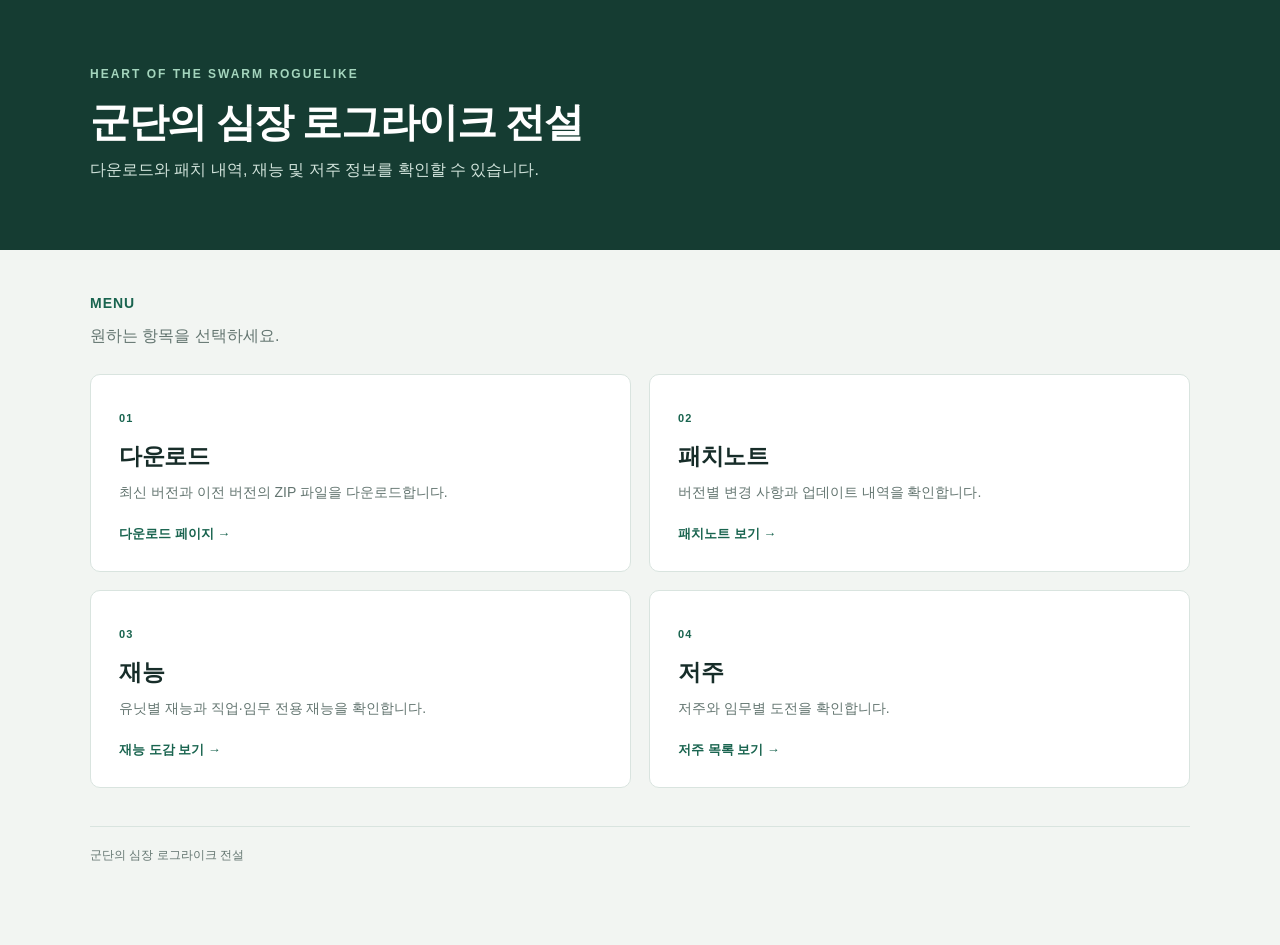
==== commit 682c09e3: "Add files via upload" ====
--- a/index.html
+++ b/index.html
@@ -1,184 +1,42 @@
-<!doctype html>
-<html lang="ko"><head><meta charset="utf-8"><meta name="viewport" content="width=device-width, initial-scale=1"><title>군단의 심장 로그라이크 · 재능 도감</title>
-<style>
-:root{color-scheme:light;--ink:#172d29;--muted:#637570;--line:#d9e4df;--paper:#fff;--green:#19644f}*{box-sizing:border-box}html{scroll-behavior:smooth;scroll-padding-top:24px}body{margin:0;background:#f2f5f2;color:var(--ink);font-family:"Malgun Gothic","Apple SD Gothic Neo",sans-serif;font-size:15px;line-height:1.7}header{background:#153c32;color:#fff;padding:48px max(28px,calc((100vw - 1240px)/2)) 42px}.eyebrow{font-size:12px;letter-spacing:2px;color:#a4d5bd;font-weight:700}h1{font-size:34px;letter-spacing:-1px;line-height:1.35;margin:12px 0}header p{color:#d2e4dc;max-width:850px;margin:8px 0}.build{display:inline-block;font-size:12px;color:#b4cec1;margin-top:12px}main{max-width:1300px;padding:32px 30px 70px;margin:auto}.tools{display:flex;gap:16px;align-items:center;flex-wrap:wrap;margin-bottom:20px}input{flex:1;min-width:240px;max-width:580px;border:1px solid #b5cac0;border-radius:8px;padding:13px 15px;font:inherit;background:white}input:focus{outline:3px solid #9ad0b9;outline-offset:2px}button{background:white;border:1px solid #b5cac0;border-radius:8px;padding:13px 18px;font:inherit;color:var(--ink);cursor:pointer}#result{font-size:13px;color:var(--muted)}nav{display:flex;flex-wrap:wrap;gap:8px;margin:0 0 36px}nav a{background:#fff;border:1px solid var(--line);color:var(--ink);padding:6px 12px;border-radius:6px;text-decoration:none;font-size:13px}nav a:hover{border-color:var(--green);color:var(--green)}nav span{margin-left:5px;color:var(--muted);font-size:11px}.group-title{font-size:13px;letter-spacing:1px;color:var(--green);margin:36px 0 14px;font-weight:800}section{background:var(--paper);border:1px solid var(--line);border-radius:10px;margin-bottom:24px;overflow:hidden;scroll-margin-top:20px}.section-head{display:flex;align-items:baseline;justify-content:space-between;gap:12px;padding:20px 24px;background:#fbfcfa;flex-wrap:wrap}h3{font-size:21px;margin:0;letter-spacing:-.5px}.counts{font-size:12px;color:var(--muted)}table{width:100%;border-collapse:collapse;table-layout:fixed}.unit{width:15%}.talent{width:27%}th{text-align:left;font-size:12px;letter-spacing:.3px;color:#62786b;background:#edf3ee;padding:12px 24px;border-top:1px solid var(--line)}td{padding:18px 24px;vertical-align:top;border-top:1px solid #e4ebe6;overflow-wrap:anywhere;word-break:keep-all}tbody tr:hover{background:#fcfdf7}.unit-name{font-size:13px;color:var(--muted);padding-top:23px}.badges{display:flex;flex-wrap:wrap;gap:5px;margin-bottom:6px}.rarity,.limit{font-size:11px;font-weight:700;border-radius:4px;padding:1px 7px;white-space:nowrap}.r0{color:#506159;background:#eef1ef}.r1{color:#277127;background:#e7f5e6}.r2{color:#1758a6;background:#e8f1ff}.r3{color:#8038a6;background:#f4eaff}.r4{color:#826000;background:#fff0b5}.limit{color:#717b71;background:#f2f3ef;font-weight:400}strong{font-size:15px}.description{color:#33483e;white-space:pre-line}footer{font-size:12px;color:var(--muted);border-top:1px solid var(--line);margin-top:35px;padding-top:18px}[hidden]{display:none!important}.empty{padding:30px;background:white;border:1px solid var(--line);border-radius:10px;color:var(--muted)}
-@media(max-width:700px){header{padding:30px 18px}h1{font-size:27px}main{padding:24px 12px}th,td{padding:12px 10px}th{font-size:11px}.unit{width:19%}.talent{width:31%}.description{font-size:13px}.unit-name{font-size:12px;padding-top:16px}strong{font-size:13px}.section-head{padding:16px}h3{font-size:19px}.counts{font-size:11px}}
-@media print{body{background:white;font-size:10pt}header{background:white;color:#172d29;padding:0 0 15px}header p,.build,.eyebrow{color:#526b5b}.tools,nav{display:none}main{padding:0;max-width:none}h1{font-size:24pt}section{border-radius:0;overflow:visible;break-inside:auto}tr{break-inside:avoid}thead{display:table-header-group}.section-head{break-after:avoid}th,td{padding:8px 10px}.group-title{margin-top:20px}*{-webkit-print-color-adjust:exact;print-color-adjust:exact}}
-</style></head><body><header><div class="eyebrow">HOTS ROGUELIKE / TALENT INDEX</div><h1>군단의 심장 · 재능 도감</h1><p>유닛별 재능부터 직업 전용, 임무 전용, 기타 재능까지.<br>각 표는 일반 → 고급 → 희귀 → 서사 → 전설 순으로 정렬했습니다.</p><span class="build">HOTS_260918_0051 · 재능 139종</span></header><main><div class="tools"><input id="search" type="search" aria-label="재능 검색" placeholder="유닛, 재능 이름, 등급 또는 설명 검색"><button id="print" type="button">인쇄 / PDF 저장</button><span id="result" aria-live="polite">전체 139종</span></div><nav aria-label="분류 바로가기"><a href="#s0">일벌레 <span>4</span></a><a href="#s1">대군주 <span>1</span></a><a href="#s2">저글링 <span>7</span></a><a href="#s3">군단 여왕 <span>7</span></a><a href="#s4">맹독충 <span>7</span></a><a href="#s5">바퀴 <span>7</span></a><a href="#s6">히드라리스크 <span>7</span></a><a href="#s7">변형체 <span>7</span></a><a href="#s8">뮤탈리스크 <span>7</span></a><a href="#s9">감염충 <span>7</span></a><a href="#s10">군단 숙주 <span>7</span></a><a href="#s11">울트라리스크 <span>7</span></a><a href="#s12">케리건 <span>18</span></a><a href="#s13">진화장 / 둥지탑 <span>1</span></a><a href="#s14">이즈샤 정수 전용 <span>10</span></a><a href="#s15">임무 전용 재능 <span>10</span></a><a href="#s16">기타 <span>25</span></a></nav><h2 class="group-title">유닛별 재능</h2>
-<section id="s0"><div class="section-head"><h3>일벌레</h3><span class="counts">일반 1 · 고급 1 · 희귀 1 · 전설 1</span></div><table><colgroup><col class="unit"><col class="talent"><col></colgroup><thead><tr><th scope="col">유닛 이름</th><th scope="col">재능 이름</th><th scope="col">설명</th></tr></thead><tbody>
-<tr data-search="일벌레 일반 전투 변종 일벌레의 체력이 30, 공격력이 5 증가합니다. 일벌레의 공격이 적 방어력을 무시합니다." data-id="Combat Strain"><td class="unit-name">일벌레</td><td><div class="badges"><span class="rarity r0">일반</span><span class="limit">무한 중첩</span></div><strong>전투 변종</strong></td><td class="description">일벌레의 체력이 30, 공격력이 5 증가합니다. 일벌레의 공격이 적 방어력을 무시합니다.</td></tr>
-<tr data-search="일벌레 고급 자율 주행 드론 일벌레의 광물 비용이 10 감소하고 보급품이 0이 됩니다. 쌍둥이 일벌레를 보유해도 한 번의 생산 비용은 40광물입니다." data-id="HotsAutoDrone"><td class="unit-name">일벌레</td><td><div class="badges"><span class="rarity r1">고급</span></div><strong>자율 주행 드론</strong></td><td class="description">일벌레의 광물 비용이 10 감소하고 보급품이 0이 됩니다. 쌍둥이 일벌레를 보유해도 한 번의 생산 비용은 40광물입니다.</td></tr>
-<tr data-search="일벌레 희귀 쌍둥이 일벌레 일벌레가 추가 비용 없이 둘씩 변태하고 보급품을 더 적게 차지합니다." data-id="Twin Drones"><td class="unit-name">일벌레</td><td><div class="badges"><span class="rarity r2">희귀</span></div><strong>쌍둥이 일벌레</strong></td><td class="description">일벌레가 추가 비용 없이 둘씩 변태하고 보급품을 더 적게 차지합니다.</td></tr>
-<tr data-search="일벌레 전설 산지 직송 일벌레가 채취한 광물과 베스핀 가스를 그 자리에서 즉시 반납합니다. 채취 시간과 채취량은 유지됩니다. 자율 주행 드론/쌍둥이 일벌레/자동 추출장을 모두 보유할 경우 일벌레의 광물 비용이 추가로 40 감소합니다. (최소 0)" data-id="HotsLegendDrone"><td class="unit-name">일벌레</td><td><div class="badges"><span class="rarity r4">전설</span></div><strong>산지 직송</strong></td><td class="description">일벌레가 채취한 광물과 베스핀 가스를 그 자리에서 즉시 반납합니다. 채취 시간과 채취량은 유지됩니다. 자율 주행 드론/쌍둥이 일벌레/자동 추출장을 모두 보유할 경우 일벌레의 광물 비용이 추가로 40 감소합니다. (최소 0)</td></tr>
-</tbody></table></section>
-<section id="s1"><div class="section-head"><h3>대군주</h3><span class="counts">전설 1</span></div><table><colgroup><col class="unit"><col class="talent"><col></colgroup><thead><tr><th scope="col">유닛 이름</th><th scope="col">재능 이름</th><th scope="col">설명</th></tr></thead><tbody>
-<tr data-search="대군주 전설 군단의 지휘망 살아 있는 대군주 1마리마다 모든 아군 소유 유닛의 일반 공격 피해가 1%p 증가합니다. 감시군주와 능력 피해는 제외됩니다." data-id="HotsLegendOverlord"><td class="unit-name">대군주</td><td><div class="badges"><span class="rarity r4">전설</span></div><strong>군단의 지휘망</strong></td><td class="description">살아 있는 대군주 1마리마다 모든 아군 소유 유닛의 일반 공격 피해가 1%p 증가합니다. 감시군주와 능력 피해는 제외됩니다.</td></tr>
-</tbody></table></section>
-<section id="s2"><div class="section-head"><h3>저글링</h3><span class="counts">일반 3 · 고급 1 · 희귀 1 · 서사 1 · 전설 1</span></div><table><colgroup><col class="unit"><col class="talent"><col></colgroup><thead><tr><th scope="col">유닛 이름</th><th scope="col">재능 이름</th><th scope="col">설명</th></tr></thead><tbody>
-<tr data-search="저글링 일반 강화 갑피 저글링의 최대 체력이 10 증가합니다." data-id="Hardened Carapace"><td class="unit-name">저글링</td><td><div class="badges"><span class="rarity r0">일반</span></div><strong>강화 갑피</strong></td><td class="description">저글링의 최대 체력이 10 증가합니다.</td></tr>
-<tr data-search="저글링 일반 대사 촉진 저글링의 이동 속도가 60% 증가합니다." data-id="Metabolic Boost"><td class="unit-name">저글링</td><td><div class="badges"><span class="rarity r0">일반</span></div><strong>대사 촉진</strong></td><td class="description">저글링의 이동 속도가 60% 증가합니다.</td></tr>
-<tr data-search="저글링 일반 아드레날린 과부하 저글링의 공격 속도가 50% 증가합니다." data-id="Adrenal Overload"><td class="unit-name">저글링</td><td><div class="badges"><span class="rarity r0">일반</span></div><strong>아드레날린 과부하</strong></td><td class="description">저글링의 공격 속도가 50% 증가합니다.</td></tr>
-<tr data-search="저글링 고급 변종 : 군단충 한 번에 세 마리씩 생성되며 거의 즉시 변태합니다." data-id="Swarmling Mutation"><td class="unit-name">저글링</td><td><div class="badges"><span class="rarity r1">고급</span></div><strong>변종 : 군단충</strong></td><td class="description">한 번에 세 마리씩 생성되며 거의 즉시 변태합니다.</td></tr>
-<tr data-search="저글링 희귀 저글링 복원 죽은 저글링이 주 부화장에서 자원 소모 없이 15초마다 최대 10기씩 재생성됩니다. 변종 : 군단충 보유 시 최대 15기." data-id="Zergling Reconstitution"><td class="unit-name">저글링</td><td><div class="badges"><span class="rarity r2">희귀</span></div><strong>저글링 복원</strong></td><td class="description">죽은 저글링이 주 부화장에서 자원 소모 없이 15초마다 최대 10기씩 재생성됩니다. 변종 : 군단충 보유 시 최대 15기.</td></tr>
-<tr data-search="저글링 서사 변종 : 랩터 공격력이 2 증가하고 장애물을 뛰어넘고 멀리서 대상에게 도약합니다." data-id="Raptor Mutation"><td class="unit-name">저글링</td><td><div class="badges"><span class="rarity r3">서사</span></div><strong>변종 : 랩터</strong></td><td class="description">공격력이 2 증가하고 장애물을 뛰어넘고 멀리서 대상에게 도약합니다.</td></tr>
-<tr data-search="저글링 전설 위대한 탈다림 훈련법 첫 번째 승천자 알라라크의 발언에 영감을 받은 군단의 저글링들은 이제 뛰어올라 적 함선을 물어뜯을 수 있게 되었습니다." data-id="Terrific Tal&#x27;darim Training"><td class="unit-name">저글링</td><td><div class="badges"><span class="rarity r4">전설</span></div><strong>위대한 탈다림 훈련법</strong></td><td class="description">첫 번째 승천자 알라라크의 발언에 영감을 받은 군단의 저글링들은 이제 뛰어올라 적 함선을 물어뜯을 수 있게 되었습니다.</td></tr>
-</tbody></table></section>
-<section id="s3"><div class="section-head"><h3>군단 여왕</h3><span class="counts">일반 3 · 고급 1 · 희귀 1 · 서사 1 · 전설 1</span></div><table><colgroup><col class="unit"><col class="talent"><col></colgroup><thead><tr><th scope="col">유닛 이름</th><th scope="col">재능 이름</th><th scope="col">설명</th></tr></thead><tbody>
-<tr data-search="군단 여왕 일반 무료 봉사 군단 여왕의 가스 비용이 사라집니다." data-id="HotsQueenFree"><td class="unit-name">군단 여왕</td><td><div class="badges"><span class="rarity r0">일반</span></div><strong>무료 봉사</strong></td><td class="description">군단 여왕의 가스 비용이 사라집니다.</td></tr>
-<tr data-search="군단 여왕 일반 향상된 수혈 급속 수혈 능력의 에너지 소모량이 10에서 5로, 재사용 대기 시간이 3초에서 2초로 감소합니다." data-id="Improved Transfusion"><td class="unit-name">군단 여왕</td><td><div class="badges"><span class="rarity r0">일반</span></div><strong>향상된 수혈</strong></td><td class="description">급속 수혈 능력의 에너지 소모량이 10에서 5로, 재사용 대기 시간이 3초에서 2초로 감소합니다.</td></tr>
-<tr data-search="군단 여왕 일반 향상된 수혈2 급속 수혈 회복량이 25에서 50으로 증가합니다." data-id="HotsQueenHeal2"><td class="unit-name">군단 여왕</td><td><div class="badges"><span class="rarity r0">일반</span></div><strong>향상된 수혈2</strong></td><td class="description">급속 수혈 회복량이 25에서 50으로 증가합니다.</td></tr>
-<tr data-search="군단 여왕 고급 사이오닉 연결망 군단 여왕의 에너지 회복 속도가 2배로 증가합니다." data-id="HotsQueenRegen"><td class="unit-name">군단 여왕</td><td><div class="badges"><span class="rarity r1">고급</span></div><strong>사이오닉 연결망</strong></td><td class="description">군단 여왕의 에너지 회복 속도가 2배로 증가합니다.</td></tr>
-<tr data-search="군단 여왕 희귀 대뇌피질 확장 군단 여왕이 주변 아군 유닛의 방어력을 2, 공격력을 20% 증가시키는 오라를 얻습니다. 오라를 발생시키는 여왕 자신은 제외됩니다." data-id="Cerebral Expansion"><td class="unit-name">군단 여왕</td><td><div class="badges"><span class="rarity r2">희귀</span></div><strong>대뇌피질 확장</strong></td><td class="description">군단 여왕이 주변 아군 유닛의 방어력을 2, 공격력을 20% 증가시키는 오라를 얻습니다. 오라를 발생시키는 여왕 자신은 제외됩니다.</td></tr>
-<tr data-search="군단 여왕 서사 작고 귀여운 여왕 군단 여왕의 외형과 충돌 크기가 40% 감소하며, 광물 비용이 75, 인구수가 1, 생산 시간이 15초 감소합니다." data-id="HotsQueenSmall"><td class="unit-name">군단 여왕</td><td><div class="badges"><span class="rarity r3">서사</span></div><strong>작고 귀여운 여왕</strong></td><td class="description">군단 여왕의 외형과 충돌 크기가 40% 감소하며, 광물 비용이 75, 인구수가 1, 생산 시간이 15초 감소합니다.</td></tr>
-<tr data-search="군단 여왕 전설 공짜 히드라 군단 여왕의 공중 공격 사거리가 7이 되고 공격력이 20(중장갑 상대 30)이 됩니다. 공격 업그레이드마다 2(중장갑 상대 3)씩 증가합니다." data-id="HotsQueenHydra"><td class="unit-name">군단 여왕</td><td><div class="badges"><span class="rarity r4">전설</span></div><strong>공짜 히드라</strong></td><td class="description">군단 여왕의 공중 공격 사거리가 7이 되고 공격력이 20(중장갑 상대 30)이 됩니다. 공격 업그레이드마다 2(중장갑 상대 3)씩 증가합니다.</td></tr>
-</tbody></table></section>
-<section id="s4"><div class="section-head"><h3>맹독충</h3><span class="counts">일반 3 · 고급 1 · 희귀 1 · 서사 1 · 전설 1</span></div><table><colgroup><col class="unit"><col class="talent"><col></colgroup><thead><tr><th scope="col">유닛 이름</th><th scope="col">재능 이름</th><th scope="col">설명</th></tr></thead><tbody>
-<tr data-search="맹독충 일반 원심 고리 맹독충의 이동 속도가 0.5 증가합니다." data-id="HotsBanelingCentrifugalHooks"><td class="unit-name">맹독충</td><td><div class="badges"><span class="rarity r0">일반</span></div><strong>원심 고리</strong></td><td class="description">맹독충의 이동 속도가 0.5 증가합니다.</td></tr>
-<tr data-search="맹독충 일반 재생성 산 맹독충이 폭발할 때 근처 아군 유닛과 구조물을 치유합니다." data-id="Regenerative Acid"><td class="unit-name">맹독충</td><td><div class="badges"><span class="rarity r0">일반</span></div><strong>재생성 산</strong></td><td class="description">맹독충이 폭발할 때 근처 아군 유닛과 구조물을 치유합니다.</td></tr>
-<tr data-search="맹독충 일반 파열 맹독충 폭발 범위가 50% 증가합니다." data-id="Rupture"><td class="unit-name">맹독충</td><td><div class="badges"><span class="rarity r0">일반</span></div><strong>파열</strong></td><td class="description">맹독충 폭발 범위가 50% 증가합니다.</td></tr>
-<tr data-search="맹독충 고급 부식성 산 맹독충이 주 공격 목표에 입히는 피해가 100% 증가합니다." data-id="Corrosive Acid"><td class="unit-name">맹독충</td><td><div class="badges"><span class="rarity r1">고급</span></div><strong>부식성 산</strong></td><td class="description">맹독충이 주 공격 목표에 입히는 피해가 100% 증가합니다.</td></tr>
-<tr data-search="맹독충 희귀 맹독 효율 맹독충을 변태하는 데 필요한 광물과 가스 요구량이 10만큼 감소합니다." data-id="Banefficiency"><td class="unit-name">맹독충</td><td><div class="badges"><span class="rarity r2">희귀</span></div><strong>맹독 효율</strong></td><td class="description">맹독충을 변태하는 데 필요한 광물과 가스 요구량이 10만큼 감소합니다.</td></tr>
-<tr data-search="맹독충 서사 변종 : 사냥꾼 언덕을 오르내리며 사거리 9 안의 적에게 달려듭니다." data-id="HotsHunterStrain"><td class="unit-name">맹독충</td><td><div class="badges"><span class="rarity r3">서사</span></div><strong>변종 : 사냥꾼</strong></td><td class="description">언덕을 오르내리며 사거리 9 안의 적에게 달려듭니다.</td></tr>
-<tr data-search="맹독충 전설 위상 맹독 공격받아 살아남으면 2초 동안 피해에 면역이 됩니다. 첫 타격의 피해는 그대로 받으며 일격에 죽을 수 있습니다. 5초마다 발동합니다." data-id="HotsLegendBaneling"><td class="unit-name">맹독충</td><td><div class="badges"><span class="rarity r4">전설</span></div><strong>위상 맹독</strong></td><td class="description">공격받아 살아남으면 2초 동안 피해에 면역이 됩니다. 첫 타격의 피해는 그대로 받으며 일격에 죽을 수 있습니다. 5초마다 발동합니다.</td></tr>
-</tbody></table></section>
-<section id="s5"><div class="section-head"><h3>바퀴</h3><span class="counts">일반 3 · 고급 1 · 희귀 1 · 서사 1 · 전설 1</span></div><table><colgroup><col class="unit"><col class="talent"><col></colgroup><thead><tr><th scope="col">유닛 이름</th><th scope="col">재능 이름</th><th scope="col">설명</th></tr></thead><tbody>
-<tr data-search="바퀴 일반 땅굴 발톱 바퀴가 잠복 상태에서 최대 속도로 이동할 수 있습니다. 잠복 시 체력 재생이 100% 증가합니다." data-id="Tunneling Claws"><td class="unit-name">바퀴</td><td><div class="badges"><span class="rarity r0">일반</span></div><strong>땅굴 발톱</strong></td><td class="description">바퀴가 잠복 상태에서 최대 속도로 이동할 수 있습니다. 잠복 시 체력 재생이 100% 증가합니다.</td></tr>
-<tr data-search="바퀴 일반 요오드화 담즙 바퀴의 경장갑 대상 피해량이 8 증가합니다." data-id="Hydriodic Bile"><td class="unit-name">바퀴</td><td><div class="badges"><span class="rarity r0">일반</span></div><strong>요오드화 담즙</strong></td><td class="description">바퀴의 경장갑 대상 피해량이 8 증가합니다.</td></tr>
-<tr data-search="바퀴 일반 적응성 장갑 바퀴의 생명력이 50% 미만일 때 방어력이 3 증가합니다." data-id="Adaptive Plating"><td class="unit-name">바퀴</td><td><div class="badges"><span class="rarity r0">일반</span></div><strong>적응성 장갑</strong></td><td class="description">바퀴의 생명력이 50% 미만일 때 방어력이 3 증가합니다.</td></tr>
-<tr data-search="바퀴 고급 변종 : 송장벌레 바퀴의 공격을 받은 적을 신속하게 처치하면 애바퀴 2마리가 생성됩니다." data-id="HotsCorpserStrain"><td class="unit-name">바퀴</td><td><div class="badges"><span class="rarity r1">고급</span></div><strong>변종 : 송장벌레</strong></td><td class="description">바퀴의 공격을 받은 적을 신속하게 처치하면 애바퀴 2마리가 생성됩니다.</td></tr>
-<tr data-search="바퀴 희귀 변종 : 고름 공격으로 적을 약화시켜 공격 및 이동 속도를 감소시킵니다." data-id="HotsVileStrain"><td class="unit-name">바퀴</td><td><div class="badges"><span class="rarity r2">희귀</span></div><strong>변종 : 고름</strong></td><td class="description">공격으로 적을 약화시켜 공격 및 이동 속도를 감소시킵니다.</td></tr>
-<tr data-search="바퀴 서사 포식자의 정수 바퀴의 공격이 대상의 방어력을 2 감소시킵니다. 이 효과는 중첩됩니다." data-id="Devourer Essence"><td class="unit-name">바퀴</td><td><div class="badges"><span class="rarity r3">서사</span></div><strong>포식자의 정수</strong></td><td class="description">바퀴의 공격이 대상의 방어력을 2 감소시킵니다. 이 효과는 중첩됩니다.</td></tr>
-<tr data-search="바퀴 전설 불사의 껍질 초당 최대 체력의 30%를 추가로 회복합니다. 잠복 중에는 60%를 회복합니다." data-id="HotsLegendRoach"><td class="unit-name">바퀴</td><td><div class="badges"><span class="rarity r4">전설</span></div><strong>불사의 껍질</strong></td><td class="description">초당 최대 체력의 30%를 추가로 회복합니다. 잠복 중에는 60%를 회복합니다.</td></tr>
-</tbody></table></section>
-<section id="s6"><div class="section-head"><h3>히드라리스크</h3><span class="counts">일반 3 · 고급 1 · 희귀 1 · 서사 1 · 전설 1</span></div><table><colgroup><col class="unit"><col class="talent"><col></colgroup><thead><tr><th scope="col">유닛 이름</th><th scope="col">재능 이름</th><th scope="col">설명</th></tr></thead><tbody>
-<tr data-search="히드라리스크 일반 가시 홈 히드라리스크의 사거리가 1 증가합니다" data-id="Grooved Spines"><td class="unit-name">히드라리스크</td><td><div class="badges"><span class="rarity r0">일반</span></div><strong>가시 홈</strong></td><td class="description">히드라리스크의 사거리가 1 증가합니다</td></tr>
-<tr data-search="히드라리스크 일반 근육 보강 히드라리스크의 이동 속도가 0.5 증가합니다." data-id="HotsHydraMuscular"><td class="unit-name">히드라리스크</td><td><div class="badges"><span class="rarity r0">일반</span></div><strong>근육 보강</strong></td><td class="description">히드라리스크의 이동 속도가 0.5 증가합니다.</td></tr>
-<tr data-search="히드라리스크 일반 보조 갑피 히드라리스크의 체력이 20 증가합니다." data-id="Ancillary Carapace"><td class="unit-name">히드라리스크</td><td><div class="badges"><span class="rarity r0">일반</span></div><strong>보조 갑피</strong></td><td class="description">히드라리스크의 체력이 20 증가합니다.</td></tr>
-<tr data-search="히드라리스크 고급 혼종 학살자 영웅 상대 데미지가 6 증가합니다." data-id="HotsHydraHybridSlayer"><td class="unit-name">히드라리스크</td><td><div class="badges"><span class="rarity r1">고급</span></div><strong>혼종 학살자</strong></td><td class="description">영웅 상대 데미지가 6 증가합니다.</td></tr>
-<tr data-search="히드라리스크 희귀 효율적 진화 히드라리스크의 가스 비용이 30 감소하고 생산 시간이 10초 감소합니다." data-id="HotsHydraEfficient"><td class="unit-name">히드라리스크</td><td><div class="badges"><span class="rarity r2">희귀</span></div><strong>효율적 진화</strong></td><td class="description">히드라리스크의 가스 비용이 30 감소하고 생산 시간이 10초 감소합니다.</td></tr>
-<tr data-search="히드라리스크 서사 광란 히드라리스크의 공격 속도가 항상 50% 증가합니다." data-id="Frenzy"><td class="unit-name">히드라리스크</td><td><div class="badges"><span class="rarity r3">서사</span></div><strong>광란</strong></td><td class="description">히드라리스크의 공격 속도가 항상 50% 증가합니다.</td></tr>
-<tr data-search="히드라리스크 전설 삼중 가시 일반 공격 시 대상 주변의 다른 적 최대 2명에게 공격력의 50%로 추가 공격합니다." data-id="HotsLegendHydra"><td class="unit-name">히드라리스크</td><td><div class="badges"><span class="rarity r4">전설</span></div><strong>삼중 가시</strong></td><td class="description">일반 공격 시 대상 주변의 다른 적 최대 2명에게 공격력의 50%로 추가 공격합니다.</td></tr>
-</tbody></table></section>
-<section id="s7"><div class="section-head"><h3>변형체</h3><span class="counts">일반 3 · 고급 1 · 희귀 1 · 서사 1 · 전설 1</span></div><table><colgroup><col class="unit"><col class="talent"><col></colgroup><thead><tr><th scope="col">유닛 이름</th><th scope="col">재능 이름</th><th scope="col">설명</th></tr></thead><tbody>
-<tr data-search="변형체 일반 들끓는 농포 변형체가 50% 확률로 원거리 공격에 70%의 피해만을 입습니다." data-id="Swarming Pustules"><td class="unit-name">변형체</td><td><div class="badges"><span class="rarity r0">일반</span></div><strong>들끓는 농포</strong></td><td class="description">변형체가 50% 확률로 원거리 공격에 70%의 피해만을 입습니다.</td></tr>
-<tr data-search="변형체 일반 찢어발기는 발톱 변형체의 공격력이 5 증가합니다. 중장갑 상대 공격력이 20 증가합니다." data-id="Rending Claws"><td class="unit-name">변형체</td><td><div class="badges"><span class="rarity r0">일반</span></div><strong>찢어발기는 발톱</strong></td><td class="description">변형체의 공격력이 5 증가합니다. 중장갑 상대 공격력이 20 증가합니다.</td></tr>
-<tr data-search="변형체 일반 흉측한 덮개 변형체가 아래에 있는 유닛에 50% 피해 감소 효과를 줍니다." data-id="Aberrant Cover"><td class="unit-name">변형체</td><td><div class="badges"><span class="rarity r0">일반</span></div><strong>흉측한 덮개</strong></td><td class="description">변형체가 아래에 있는 유닛에 50% 피해 감소 효과를 줍니다.</td></tr>
-<tr data-search="변형체 고급 기괴한 유사인간 변형체 인근 테란 유닛의 이동속도와 공격속도가 30% 감소합니다." data-id="Uncanny Pseudohuman"><td class="unit-name">변형체</td><td><div class="badges"><span class="rarity r1">고급</span></div><strong>기괴한 유사인간</strong></td><td class="description">변형체 인근 테란 유닛의 이동속도와 공격속도가 30% 감소합니다.</td></tr>
-<tr data-search="변형체 희귀 끈적이는 체액 변형체가 주변에 점막을 생성합니다. 이동하거나 사라지면 이전 위치의 점막은 자연적으로 사라집니다." data-id="HotsAberrationCreep"><td class="unit-name">변형체</td><td><div class="badges"><span class="rarity r2">희귀</span></div><strong>끈적이는 체액</strong></td><td class="description">변형체가 주변에 점막을 생성합니다. 이동하거나 사라지면 이전 위치의 점막은 자연적으로 사라집니다.</td></tr>
-<tr data-search="변형체 서사 순간 부화 변형체가 죽을 때 저글링, 여왕, 바퀴, 또는 히드라 1마리가 무작위로 생성됩니다. 울트라리스크도 1% 확률로 생성됩니다." data-id="Sudden Genesis"><td class="unit-name">변형체</td><td><div class="badges"><span class="rarity r3">서사</span></div><strong>순간 부화</strong></td><td class="description">변형체가 죽을 때 저글링, 여왕, 바퀴, 또는 히드라 1마리가 무작위로 생성됩니다. 울트라리스크도 1% 확률로 생성됩니다.</td></tr>
-<tr data-search="변형체 전설 강화 보호막 받는 피해를 최대 20으로 감소시켜줍니다." data-id="HotsAberrationShield"><td class="unit-name">변형체</td><td><div class="badges"><span class="rarity r4">전설</span></div><strong>강화 보호막</strong></td><td class="description">받는 피해를 최대 20으로 감소시켜줍니다.</td></tr>
-</tbody></table></section>
-<section id="s8"><div class="section-head"><h3>뮤탈리스크</h3><span class="counts">일반 3 · 고급 1 · 희귀 1 · 서사 1 · 전설 1</span></div><table><colgroup><col class="unit"><col class="talent"><col></colgroup><thead><tr><th scope="col">유닛 이름</th><th scope="col">재능 이름</th><th scope="col">설명</th></tr></thead><tbody>
-<tr data-search="뮤탈리스크 일반 빠른 재생력 뮤탈리스크가 비전투 시 체력을 빠르게 회복합니다. 전투 이탈 5초 후, 초당 10씩 회복합니다." data-id="Rapid Regeneration"><td class="unit-name">뮤탈리스크</td><td><div class="badges"><span class="rarity r0">일반</span></div><strong>빠른 재생력</strong></td><td class="description">뮤탈리스크가 비전투 시 체력을 빠르게 회복합니다. 전투 이탈 5초 후, 초당 10씩 회복합니다.</td></tr>
-<tr data-search="뮤탈리스크 일반 악성 쐐기 공격이 3번 더 튕겨 최대 6개의 대상을 공격합니다. 튕기는 거리도 늘어납니다." data-id="Vicious Glave"><td class="unit-name">뮤탈리스크</td><td><div class="badges"><span class="rarity r0">일반</span></div><strong>악성 쐐기</strong></td><td class="description">공격이 3번 더 튕겨 최대 6개의 대상을 공격합니다. 튕기는 거리도 늘어납니다.</td></tr>
-<tr data-search="뮤탈리스크 일반 폭풍의 눈 변이 뮤탈리스크의 체력이 40 증가합니다." data-id="Storm-Eye Strain"><td class="unit-name">뮤탈리스크</td><td><div class="badges"><span class="rarity r0">일반</span></div><strong>폭풍의 눈 변이</strong></td><td class="description">뮤탈리스크의 체력이 40 증가합니다.</td></tr>
-<tr data-search="뮤탈리스크 고급 세게 뱉기 공격 사거리가 3 증가합니다." data-id="HotsMutaRange"><td class="unit-name">뮤탈리스크</td><td><div class="badges"><span class="rarity r1">고급</span></div><strong>세게 뱉기</strong></td><td class="description">공격 사거리가 3 증가합니다.</td></tr>
-<tr data-search="뮤탈리스크 희귀 폭발 쐐기 뮤탈리스크가 중장갑 유닛을 상대로 공격력이 9만큼 증가하지만, 공격이 다른 대상에게 튕기지 않습니다. 악성 쐐기가 있다면 평범한 공격만큼 튕깁니다." data-id="Sundering Glave"><td class="unit-name">뮤탈리스크</td><td><div class="badges"><span class="rarity r2">희귀</span></div><strong>폭발 쐐기</strong></td><td class="description">뮤탈리스크가 중장갑 유닛을 상대로 공격력이 9만큼 증가하지만, 공격이 다른 대상에게 튕기지 않습니다. 악성 쐐기가 있다면 평범한 공격만큼 튕깁니다.</td></tr>
-<tr data-search="뮤탈리스크 서사 차원 도약 전술 차원 도약 능력을 획득합니다. 시야가 확보된 지점으로 순간이동할 수 있습니다. 재사용 대기시간 120초." data-id="HotsMutaJump"><td class="unit-name">뮤탈리스크</td><td><div class="badges"><span class="rarity r3">서사</span></div><strong>차원 도약</strong></td><td class="description">전술 차원 도약 능력을 획득합니다. 시야가 확보된 지점으로 순간이동할 수 있습니다. 재사용 대기시간 120초.</td></tr>
-<tr data-search="뮤탈리스크 전설 쌍둥이 날개 뮤탈리스크의 개별 가격과 인구수가 절반이 되며, 한 번에 2마리가 생산됩니다. 한 번의 생산 비용과 인구수는 기존과 같습니다." data-id="HotsLegendMutalisk"><td class="unit-name">뮤탈리스크</td><td><div class="badges"><span class="rarity r4">전설</span></div><strong>쌍둥이 날개</strong></td><td class="description">뮤탈리스크의 개별 가격과 인구수가 절반이 되며, 한 번에 2마리가 생산됩니다. 한 번의 생산 비용과 인구수는 기존과 같습니다.</td></tr>
-</tbody></table></section>
-<section id="s9"><div class="section-head"><h3>감염충</h3><span class="counts">일반 3 · 고급 1 · 희귀 1 · 서사 1 · 전설 1</span></div><table><colgroup><col class="unit"><col class="talent"><col></colgroup><thead><tr><th scope="col">유닛 이름</th><th scope="col">재능 이름</th><th scope="col">설명</th></tr></thead><tbody>
-<tr data-search="감염충 일반 감염 효율 감염된 테란 생성의 에너지 소모량이 25에서 10으로 감소합니다." data-id="Infestation Efficiency"><td class="unit-name">감염충</td><td><div class="badges"><span class="rarity r0">일반</span></div><strong>감염 효율</strong></td><td class="description">감염된 테란 생성의 에너지 소모량이 25에서 10으로 감소합니다.</td></tr>
-<tr data-search="감염충 일반 끈질긴 포자 진균 번식의 피해가 1.5배가 됩니다." data-id="Persistent Spores"><td class="unit-name">감염충</td><td><div class="badges"><span class="rarity r0">일반</span></div><strong>끈질긴 포자</strong></td><td class="description">진균 번식의 피해가 1.5배가 됩니다.</td></tr>
-<tr data-search="감염충 일반 압도적인 감염 감염충의 모든 스킬 사거리가 3 증가합니다." data-id="HotsInfestorRange"><td class="unit-name">감염충</td><td><div class="badges"><span class="rarity r0">일반</span></div><strong>압도적인 감염</strong></td><td class="description">감염충의 모든 스킬 사거리가 3 증가합니다.</td></tr>
-<tr data-search="감염충 고급 향상된 흡수 흡수가 체력 1당 에너지를 4 회복시켜, 최대 50의 피해만을 줍니다." data-id="Improved Consumption"><td class="unit-name">감염충</td><td><div class="badges"><span class="rarity r1">고급</span></div><strong>향상된 흡수</strong></td><td class="description">흡수가 체력 1당 에너지를 4 회복시켜, 최대 50의 피해만을 줍니다.</td></tr>
-<tr data-search="감염충 희귀 오메가 전염병 감염된 테란이나 해병에게 공격받은 적은 5초에 걸쳐 10의 피해를 입고 죽을 때 폭발하여 주변 적에게 40의 피해를 줍니다. 적이 테란 보병이었다면 감염된 테란이 생성됩니다. 이 효과는 연쇄 가능합니다." data-id="Omega Pandemic"><td class="unit-name">감염충</td><td><div class="badges"><span class="rarity r2">희귀</span></div><strong>오메가 전염병</strong></td><td class="description">감염된 테란이나 해병에게 공격받은 적은 5초에 걸쳐 10의 피해를 입고 죽을 때 폭발하여 주변 적에게 40의 피해를 줍니다. 적이 테란 보병이었다면 감염된 테란이 생성됩니다. 이 효과는 연쇄 가능합니다.</td></tr>
-<tr data-search="감염충 서사 영구적인 감염 감염 구덩이에서 조종 불가능한 감염된 테란이 5초마다 생성되어 적을 공격합니다." data-id="Perpetual Infestation"><td class="unit-name">감염충</td><td><div class="badges"><span class="rarity r3">서사</span></div><strong>영구적인 감염</strong></td><td class="description">감염 구덩이에서 조종 불가능한 감염된 테란이 5초마다 생성되어 적을 공격합니다.</td></tr>
-<tr data-search="감염충 전설 폭발성 진균 진균 번식이 투사체 없이 즉시 적중하며, 지속 피해를 즉시 가합니다. 반복 시전의 피해가 각각 적용됩니다." data-id="HotsLegendInfestor"><td class="unit-name">감염충</td><td><div class="badges"><span class="rarity r4">전설</span></div><strong>폭발성 진균</strong></td><td class="description">진균 번식이 투사체 없이 즉시 적중하며, 지속 피해를 즉시 가합니다. 반복 시전의 피해가 각각 적용됩니다.</td></tr>
-</tbody></table></section>
-<section id="s10"><div class="section-head"><h3>군단 숙주</h3><span class="counts">일반 3 · 고급 1 · 희귀 1 · 서사 1 · 전설 1</span></div><table><colgroup><col class="unit"><col class="talent"><col></colgroup><thead><tr><th scope="col">유닛 이름</th><th scope="col">재능 이름</th><th scope="col">설명</th></tr></thead><tbody>
-<tr data-search="군단 숙주 일반 가압 분비선 식충이 지상 및 공중 유닛을 공격합니다." data-id="Pressurized Glands"><td class="unit-name">군단 숙주</td><td><div class="badges"><span class="rarity r0">일반</span></div><strong>가압 분비선</strong></td><td class="description">식충이 지상 및 공중 유닛을 공격합니다.</td></tr>
-<tr data-search="군단 숙주 일반 군단 숙주 잠복 군단 숙주가 잠복합니다. 잠복하면 탐지 기능 없이는 적에게 위치가 발각되지 않습니다." data-id="Swarm Host Burrow"><td class="unit-name">군단 숙주</td><td><div class="badges"><span class="rarity r0">일반</span></div><strong>군단 숙주 잠복</strong></td><td class="description">군단 숙주가 잠복합니다. 잠복하면 탐지 기능 없이는 적에게 위치가 발각되지 않습니다.</td></tr>
-<tr data-search="군단 숙주 일반 급속 배양 식충이 25% 빨리 부화합니다." data-id="Rapid Incubation"><td class="unit-name">군단 숙주</td><td><div class="badges"><span class="rarity r0">일반</span></div><strong>급속 배양</strong></td><td class="description">식충이 25% 빨리 부화합니다.</td></tr>
-<tr data-search="군단 숙주 고급 생존형 변이 식충의 체력이 20%, 지속 시간이 50% 증가합니다." data-id="Survival Strain"><td class="unit-name">군단 숙주</td><td><div class="badges"><span class="rarity r1">고급</span></div><strong>생존형 변이</strong></td><td class="description">식충의 체력이 20%, 지속 시간이 50% 증가합니다.</td></tr>
-<tr data-search="군단 숙주 희귀 변종 : 땅무지 군단 숙주가 점막이 있는 곳으로 굴 파기를 사용 가능하며 잠복 또는 뿌리를 박는 동안 점막을 생성합니다." data-id="HotsCreeperStrain"><td class="unit-name">군단 숙주</td><td><div class="badges"><span class="rarity r2">희귀</span></div><strong>변종 : 땅무지</strong></td><td class="description">군단 숙주가 점막이 있는 곳으로 굴 파기를 사용 가능하며 잠복 또는 뿌리를 박는 동안 점막을 생성합니다.</td></tr>
-<tr data-search="군단 숙주 서사 두배세배 식충이 한 번에 3마리씩 생성됩니다." data-id="HotsTripleLocust"><td class="unit-name">군단 숙주</td><td><div class="badges"><span class="rarity r3">서사</span></div><strong>두배세배</strong></td><td class="description">식충이 한 번에 3마리씩 생성됩니다.</td></tr>
-<tr data-search="군단 숙주 전설 끝없는 군단 군단숙주가 인구수를 차지하지 않습니다." data-id="HotsLegendSwarmHost"><td class="unit-name">군단 숙주</td><td><div class="badges"><span class="rarity r4">전설</span></div><strong>끝없는 군단</strong></td><td class="description">군단숙주가 인구수를 차지하지 않습니다.</td></tr>
-</tbody></table></section>
-<section id="s11"><div class="section-head"><h3>울트라리스크</h3><span class="counts">일반 3 · 고급 1 · 희귀 1 · 서사 1 · 전설 1</span></div><table><colgroup><col class="unit"><col class="talent"><col></colgroup><thead><tr><th scope="col">유닛 이름</th><th scope="col">재능 이름</th><th scope="col">설명</th></tr></thead><tbody>
-<tr data-search="울트라리스크 일반 군주 칼날 울트라리스크의 방사 피해가 20 증가합니다. 주 대상과 2차 대상에게 모두 25의 피해를 줍니다." data-id="Monarch Blades"><td class="unit-name">울트라리스크</td><td><div class="badges"><span class="rarity r0">일반</span></div><strong>군주 칼날</strong></td><td class="description">울트라리스크의 방사 피해가 20 증가합니다. 주 대상과 2차 대상에게 모두 25의 피해를 줍니다.</td></tr>
-<tr data-search="울트라리스크 일반 잠복 돌진 울트라리스크가 잠복하여 유닛을 향해 돌진합니다. 땅 위로 튀어나오는 순간, 주위의 모든 유닛을 밀쳐내고 2초 동안 기절시킵니다." data-id="Burrow Charge"><td class="unit-name">울트라리스크</td><td><div class="badges"><span class="rarity r0">일반</span></div><strong>잠복 돌진</strong></td><td class="description">울트라리스크가 잠복하여 유닛을 향해 돌진합니다. 땅 위로 튀어나오는 순간, 주위의 모든 유닛을 밀쳐내고 2초 동안 기절시킵니다.</td></tr>
-<tr data-search="울트라리스크 일반 조직 융합 울트라리스크가 일반 공격 시 적에게 준 총 피해의 40%만큼 체력을 회복합니다." data-id="Tissue Animation"><td class="unit-name">울트라리스크</td><td><div class="badges"><span class="rarity r0">일반</span></div><strong>조직 융합</strong></td><td class="description">울트라리스크가 일반 공격 시 적에게 준 총 피해의 40%만큼 체력을 회복합니다.</td></tr>
-<tr data-search="울트라리스크 고급 강화 키틴질 장갑 울트라리스크가 얻는 모든 방어력을 두 배로 얻습니다." data-id="Ultra-Chitinous Plating"><td class="unit-name">울트라리스크</td><td><div class="badges"><span class="rarity r1">고급</span></div><strong>강화 키틴질 장갑</strong></td><td class="description">울트라리스크가 얻는 모든 방어력을 두 배로 얻습니다.</td></tr>
-<tr data-search="울트라리스크 희귀 강화 충전 5초간 공격하지 않으면 다음 공격 피해가 3배가 됩니다." data-id="HotsUltraCharged"><td class="unit-name">울트라리스크</td><td><div class="badges"><span class="rarity r2">희귀</span></div><strong>강화 충전</strong></td><td class="description">5초간 공격하지 않으면 다음 공격 피해가 3배가 됩니다.</td></tr>
-<tr data-search="울트라리스크 서사 변종 : 토라스크 죽으면 번데기 상태가 되어 잠시 후 부활합니다. 재사용 대기시간: 60초" data-id="HotsTorrasqueStrain"><td class="unit-name">울트라리스크</td><td><div class="badges"><span class="rarity r3">서사</span></div><strong>변종 : 토라스크</strong></td><td class="description">죽으면 번데기 상태가 되어 잠시 후 부활합니다. 재사용 대기시간: 60초</td></tr>
-<tr data-search="울트라리스크 전설 군단의 거신 울트라리스크의 외형이 150%가 되고 작은 지상 유닛을 넘어다닙니다. 비용은 3배, 인구수는 5배가 됩니다. 기본 체력과 기본 공격력 및 공격 업그레이드 증가량이 5배가 되며, 다른 체력·공격력 증가 재능은 이 수치를 기준으로 적용됩니다." data-id="HotsLegendUltralisk"><td class="unit-name">울트라리스크</td><td><div class="badges"><span class="rarity r4">전설</span></div><strong>군단의 거신</strong></td><td class="description">울트라리스크의 외형이 150%가 되고 작은 지상 유닛을 넘어다닙니다. 비용은 3배, 인구수는 5배가 됩니다. 기본 체력과 기본 공격력 및 공격 업그레이드 증가량이 5배가 되며, 다른 체력·공격력 증가 재능은 이 수치를 기준으로 적용됩니다.</td></tr>
-</tbody></table></section>
-<section id="s12"><div class="section-head"><h3>케리건</h3><span class="counts">일반 1 · 고급 5 · 희귀 3 · 서사 8 · 전설 1</span></div><table><colgroup><col class="unit"><col class="talent"><col></colgroup><thead><tr><th scope="col">유닛 이름</th><th scope="col">재능 이름</th><th scope="col">설명</th></tr></thead><tbody>
-<tr data-search="케리건 일반 케리건 레벨 상승 +5 케리건의 레벨이 5 증가합니다." data-id="Kerrigan Level"><td class="unit-name">케리건</td><td><div class="badges"><span class="rarity r0">일반</span><span class="limit">무한 중첩</span></div><strong>케리건 레벨 상승 +5</strong></td><td class="description">케리건의 레벨이 5 증가합니다.</td></tr>
-<tr data-search="케리건 고급 도약 공격 케리건 능력. 대상에게 도약해서 150의 피해를 줍니다. 빠르게 이동하기 위해 대상 없이 사용할 수도 있습니다. 지속 효과로 공격력이 10 증가합니다." data-id="Leaping Strike"><td class="unit-name">케리건</td><td><div class="badges"><span class="rarity r1">고급</span></div><strong>도약 공격</strong></td><td class="description">케리건 능력. 대상에게 도약해서 150의 피해를 줍니다. 빠르게 이동하기 위해 대상 없이 사용할 수도 있습니다. 지속 효과로 공격력이 10 증가합니다.</td></tr>
-<tr data-search="케리건 고급 사이오닉 돌진. 케리건 능력. 케리건이 적을 향해 질주하며 경로에 있는 모든 적에게 50의 피해를 줍니다. 지속 효과로 이동 속도가 30% 증가합니다." data-id="Psionic Shift"><td class="unit-name">케리건</td><td><div class="badges"><span class="rarity r1">고급</span></div><strong>사이오닉 돌진.</strong></td><td class="description">케리건 능력. 케리건이 적을 향해 질주하며 경로에 있는 모든 적에게 50의 피해를 줍니다. 지속 효과로 이동 속도가 30% 증가합니다.</td></tr>
-<tr data-search="케리건 고급 연쇄 반응 케리건의 공격이 대상에게 일반 피해를 주고 주위 최대 넷의 추가 적 대상에게 튕겨져 각각 10의 피해를 줍니다." data-id="Chain Reaction"><td class="unit-name">케리건</td><td><div class="badges"><span class="rarity r1">고급</span></div><strong>연쇄 반응</strong></td><td class="description">케리건의 공격이 대상에게 일반 피해를 주고 주위 최대 넷의 추가 적 대상에게 튕겨져 각각 10의 피해를 줍니다.</td></tr>
-<tr data-search="케리건 고급 영웅의 인내 케리건의 최대 체력이 200, 체력 재생 속도가 100% 증가합니다." data-id="Heroic Fortitude"><td class="unit-name">케리건</td><td><div class="badges"><span class="rarity r1">고급</span></div><strong>영웅의 인내</strong></td><td class="description">케리건의 최대 체력이 200, 체력 재생 속도가 100% 증가합니다.</td></tr>
-<tr data-search="케리건 고급 케리건 레벨 상승 +10 케리건의 레벨이 10 증가합니다." data-id="Kerrigan Level Advanced"><td class="unit-name">케리건</td><td><div class="badges"><span class="rarity r1">고급</span><span class="limit">무한 중첩</span></div><strong>케리건 레벨 상승 +10</strong></td><td class="description">케리건의 레벨이 10 증가합니다.</td></tr>
-<tr data-search="케리건 희귀 맹독충 생성 케리건 능력. 시한부 맹독충 여섯 기를 소환합니다." data-id="Spawn Banelings"><td class="unit-name">케리건</td><td><div class="badges"><span class="rarity r2">희귀</span></div><strong>맹독충 생성</strong></td><td class="description">케리건 능력. 시한부 맹독충 여섯 기를 소환합니다.</td></tr>
-<tr data-search="케리건 희귀 치유 케리건 능력. 케리건의 체력을 150, 주위 아군 생체 유닛의 체력을 50 회복시킵니다. 15초에 걸쳐 회복량의 50%를 추가로 회복시킵니다." data-id="Mend"><td class="unit-name">케리건</td><td><div class="badges"><span class="rarity r2">희귀</span></div><strong>치유</strong></td><td class="description">케리건 능력. 케리건의 체력을 150, 주위 아군 생체 유닛의 체력을 50 회복시킵니다. 15초에 걸쳐 회복량의 50%를 추가로 회복시킵니다.</td></tr>
-<tr data-search="케리건 희귀 케리건 레벨 상승 +20 케리건의 레벨이 20 증가합니다." data-id="Kerrigan Level Rare"><td class="unit-name">케리건</td><td><div class="badges"><span class="rarity r2">희귀</span><span class="limit">무한 중첩</span></div><strong>케리건 레벨 상승 +20</strong></td><td class="description">케리건의 레벨이 20 증가합니다.</td></tr>
-<tr data-search="케리건 서사 감염 공생충 케리건의 공격이 적을 감염시킵니다. 감염된 적을 신속하게 처치하면 시한부 공생충 2기가 생성됩니다." data-id="Infest Broodlings"><td class="unit-name">케리건</td><td><div class="badges"><span class="rarity r3">서사</span></div><strong>감염 공생충</strong></td><td class="description">케리건의 공격이 적을 감염시킵니다. 감염된 적을 신속하게 처치하면 시한부 공생충 2기가 생성됩니다.</td></tr>
-<tr data-search="케리건 서사 격노 케리건이 공격할 때마다 공격 속도가 일시적으로 15% 증가합니다. 최대 75%까지 중첩됩니다." data-id="Fury"><td class="unit-name">케리건</td><td><div class="badges"><span class="rarity r3">서사</span></div><strong>격노</strong></td><td class="description">케리건이 공격할 때마다 공격 속도가 일시적으로 15% 증가합니다. 최대 75%까지 중첩됩니다.</td></tr>
-<tr data-search="케리건 서사 낙하 주머니 케리건 능력. 전장에 시한부 원시 저그 지원군을 소환합니다. 낙하 주머니에는 저글링 40기, 바퀴 5기, 히드라리스크 5기가 들어 있습니다." data-id="Drop-Pods"><td class="unit-name">케리건</td><td><div class="badges"><span class="rarity r3">서사</span></div><strong>낙하 주머니</strong></td><td class="description">케리건 능력. 전장에 시한부 원시 저그 지원군을 소환합니다. 낙하 주머니에는 저글링 40기, 바퀴 5기, 히드라리스크 5기가 들어 있습니다.</td></tr>
-<tr data-search="케리건 서사 능력 효율 케리건이 사용하는 능력의 재사용 대기시간과 에너지 소모량이 20% 감소합니다." data-id="Ability Efficiency"><td class="unit-name">케리건</td><td><div class="badges"><span class="rarity r3">서사</span></div><strong>능력 효율</strong></td><td class="description">케리건이 사용하는 능력의 재사용 대기시간과 에너지 소모량이 20% 감소합니다.</td></tr>
-<tr data-search="케리건 서사 소리없는 아우성 [임무 전용 재능] 임무당 한 번, 사이오닉 방출기를 설치할 수 있습니다. 60초 뒤에 작동해 야생 저그가 끝없이 모여듭니다. 야생 저그는 모두에게 적대적이며 적 유닛의 저주효과를 받습니다." data-id="Silent Scream"><td class="unit-name">케리건</td><td><div class="badges"><span class="rarity r3">서사</span><span class="limit">임무 전용</span></div><strong>소리없는 아우성</strong></td><td class="description">[임무 전용 재능] 임무당 한 번, 사이오닉 방출기를 설치할 수 있습니다. 60초 뒤에 작동해 야생 저그가 끝없이 모여듭니다. 야생 저그는 모두에게 적대적이며 적 유닛의 저주효과를 받습니다.</td></tr>
-<tr data-search="케리건 서사 케리건 레벨 상승 +30 케리건의 레벨이 30 증가합니다." data-id="Kerrigan Level Epic"><td class="unit-name">케리건</td><td><div class="badges"><span class="rarity r3">서사</span><span class="limit">무한 중첩</span></div><strong>케리건 레벨 상승 +30</strong></td><td class="description">케리건의 레벨이 30 증가합니다.</td></tr>
-<tr data-search="케리건 서사 파멸 케리건 능력. 넓은 범위에 내에 있는 적 유닛에게 300의 피해를, 적 구조물에 700의 피해를 줍니다." data-id="Apocalypse"><td class="unit-name">케리건</td><td><div class="badges"><span class="rarity r3">서사</span></div><strong>파멸</strong></td><td class="description">케리건 능력. 넓은 범위에 내에 있는 적 유닛에게 300의 피해를, 적 구조물에 700의 피해를 줍니다.</td></tr>
-<tr data-search="케리건 서사 휴대용 번데기 [임무 전용 재능] 케리건의 체력이 20% 이하가 되었을 때, 케리건은 5초 동안 무적 상태가 되어 체력을 완전히 회복합니다. 120초에 한 번만 발동합니다." data-id="Chrysalis Reneval"><td class="unit-name">케리건</td><td><div class="badges"><span class="rarity r3">서사</span><span class="limit">임무 전용</span></div><strong>휴대용 번데기</strong></td><td class="description">[임무 전용 재능] 케리건의 체력이 20% 이하가 되었을 때, 케리건은 5초 동안 무적 상태가 되어 체력을 완전히 회복합니다. 120초에 한 번만 발동합니다.</td></tr>
-<tr data-search="케리건 전설 초월 케리건이 초월하여 젤나가가 됩니다. 레벨이 50 상승하고 이동속도가 1 증가합니다. 일반 공격이 최대 6명의 적에게 연쇄되는 에너지 공격으로 바뀌며 지형을 오르내립니다." data-id="Transcendence"><td class="unit-name">케리건</td><td><div class="badges"><span class="rarity r4">전설</span></div><strong>초월</strong></td><td class="description">케리건이 초월하여 젤나가가 됩니다. 레벨이 50 상승하고 이동속도가 1 증가합니다. 일반 공격이 최대 6명의 적에게 연쇄되는 에너지 공격으로 바뀌며 지형을 오르내립니다.</td></tr>
-</tbody></table></section>
-<section id="s13"><div class="section-head"><h3>진화장 / 둥지탑</h3><span class="counts">전설 1</span></div><table><colgroup><col class="unit"><col class="talent"><col></colgroup><thead><tr><th scope="col">유닛 이름</th><th scope="col">재능 이름</th><th scope="col">설명</th></tr></thead><tbody>
-<tr data-search="진화장 / 둥지탑 전설 진화의 한계를 넘어 진화장과 둥지탑의 연구 시간과 광물·베스핀 비용이 절반으로 감소하며, 지상 및 공중 공격·방어 업그레이드를 5단계까지 연구할 수 있습니다." data-id="HotsLegendResearch"><td class="unit-name">진화장 / 둥지탑</td><td><div class="badges"><span class="rarity r4">전설</span></div><strong>진화의 한계를 넘어</strong></td><td class="description">진화장과 둥지탑의 연구 시간과 광물·베스핀 비용이 절반으로 감소하며, 지상 및 공중 공격·방어 업그레이드를 5단계까지 연구할 수 있습니다.</td></tr>
-</tbody></table></section>
-<h2 class="group-title">직업 전용 재능</h2>
-<section id="s14"><div class="section-head"><h3>이즈샤 정수 전용</h3><span class="counts">일반 4 · 고급 3 · 희귀 2 · 서사 1</span></div><table><colgroup><col class="unit"><col class="talent"><col></colgroup><thead><tr><th scope="col">유닛 이름</th><th scope="col">재능 이름</th><th scope="col">설명</th></tr></thead><tbody>
-<tr data-search="이즈샤 정수 전용 일반 끈질긴 생명력 구조물이 초당 최대 체력의 3%를 회복합니다. 최대 5회 중첩됩니다." data-id="HotsIzshaRegen"><td class="unit-name">이즈샤 전용</td><td><div class="badges"><span class="rarity r0">일반</span><span class="limit">5회 획득</span></div><strong>끈질긴 생명력</strong></td><td class="description">구조물이 초당 최대 체력의 3%를 회복합니다. 최대 5회 중첩됩니다.</td></tr>
-<tr data-search="이즈샤 정수 전용 일반 무한한 종양 만료된 점막 종양이 무적 상태가 됩니다." data-id="HotsIzshaTumors"><td class="unit-name">이즈샤 전용</td><td><div class="badges"><span class="rarity r0">일반</span></div><strong>무한한 종양</strong></td><td class="description">만료된 점막 종양이 무적 상태가 됩니다.</td></tr>
-<tr data-search="이즈샤 정수 전용 일반 원시 벌레 일벌레가 광물 80을 소모하여 생명력 300, 공격력 20의 원시 벌레로 변이할 수 있습니다. 굴 파기를 사용할 수 있습니다." data-id="HotsIzshaWurm"><td class="unit-name">이즈샤 전용</td><td><div class="badges"><span class="rarity r0">일반</span></div><strong>원시 벌레</strong></td><td class="description">일벌레가 광물 80을 소모하여 생명력 300, 공격력 20의 원시 벌레로 변이할 수 있습니다. 굴 파기를 사용할 수 있습니다.</td></tr>
-<tr data-search="이즈샤 정수 전용 일반 특출난 변이 구조물의 생명력이 20%, 피해량이 10% 증가합니다." data-id="HotsIzshaMutation"><td class="unit-name">이즈샤 전용</td><td><div class="badges"><span class="rarity r0">일반</span><span class="limit">무한 중첩</span></div><strong>특출난 변이</strong></td><td class="description">구조물의 생명력이 20%, 피해량이 10% 증가합니다.</td></tr>
-<tr data-search="이즈샤 정수 전용 고급 경이로운 신축성 구조물의 공격 사거리와 시야가 1 증가합니다. 최대 6회 중첩됩니다." data-id="HotsIzshaRange"><td class="unit-name">이즈샤 전용</td><td><div class="badges"><span class="rarity r1">고급</span><span class="limit">6회 획득</span></div><strong>경이로운 신축성</strong></td><td class="description">구조물의 공격 사거리와 시야가 1 증가합니다. 최대 6회 중첩됩니다.</td></tr>
-<tr data-search="이즈샤 정수 전용 고급 신속한 변이 구조물 건설 시간이 30% 감소합니다." data-id="HotsIzshaFastBuild"><td class="unit-name">이즈샤 전용</td><td><div class="badges"><span class="rarity r1">고급</span></div><strong>신속한 변이</strong></td><td class="description">구조물 건설 시간이 30% 감소합니다.</td></tr>
-<tr data-search="이즈샤 정수 전용 고급 진균 살포충 진균을 살포하는 건물을 추가합니다. 비용: 광물 80 / 베스핀 40. 생명력 250, 공격 주기 2초. 투사체가 폭발하면 4초 동안 30의 피해를 주고 이동 속도를 50% 감소시킵니다. 공격 사거리 4." data-id="HotsIzshaFungal"><td class="unit-name">이즈샤 전용</td><td><div class="badges"><span class="rarity r1">고급</span></div><strong>진균 살포충</strong></td><td class="description">진균을 살포하는 건물을 추가합니다. 비용: 광물 80 / 베스핀 40. 생명력 250, 공격 주기 2초. 투사체가 폭발하면 4초 동안 30의 피해를 주고 이동 속도를 50% 감소시킵니다. 공격 사거리 4.</td></tr>
-<tr data-search="이즈샤 정수 전용 희귀 감염된 자기 지뢰 가시 촉수와 포자 촉수가 12초마다 적군을 공격하는 자기 지뢰를 배치합니다." data-id="Infested Mag Mines"><td class="unit-name">이즈샤 전용</td><td><div class="badges"><span class="rarity r2">희귀</span></div><strong>감염된 자기 지뢰</strong></td><td class="description">가시 촉수와 포자 촉수가 12초마다 적군을 공격하는 자기 지뢰를 배치합니다.</td></tr>
-<tr data-search="이즈샤 정수 전용 희귀 강대한 촉수 가시 촉수와 포자 촉수의 기본 공격력이 45가 됩니다. 생체 및 중장갑 대상 추가 공격력이 사라집니다." data-id="HotsMightyCrawlers"><td class="unit-name">이즈샤 전용</td><td><div class="badges"><span class="rarity r2">희귀</span></div><strong>강대한 촉수</strong></td><td class="description">가시 촉수와 포자 촉수의 기본 공격력이 45가 됩니다. 생체 및 중장갑 대상 추가 공격력이 사라집니다.</td></tr>
-<tr data-search="이즈샤 정수 전용 서사 급속 뿌리박기 가시 촉수와 포자 촉수의 뿌리 박기 시간이 1초로 감소합니다." data-id="HotsIzshaFastRoot"><td class="unit-name">이즈샤 전용</td><td><div class="badges"><span class="rarity r3">서사</span></div><strong>급속 뿌리박기</strong></td><td class="description">가시 촉수와 포자 촉수의 뿌리 박기 시간이 1초로 감소합니다.</td></tr>
-</tbody></table></section>
-<h2 class="group-title">종속 없는 재능</h2>
-<section id="s15"><div class="section-head"><h3>임무 전용 재능</h3><span class="counts">서사 10</span></div><table><colgroup><col class="unit"><col class="talent"><col></colgroup><thead><tr><th scope="col">유닛 이름</th><th scope="col">재능 이름</th><th scope="col">설명</th></tr></thead><tbody>
-<tr data-search="임무 전용 재능 서사 과거로부터의 해방 [임무 전용 재능] 모든 도전들을 제거합니다." data-id="Free the Past"><td class="unit-name">—</td><td><div class="badges"><span class="rarity r3">서사</span><span class="limit">임무 전용</span></div><strong>과거로부터의 해방</strong></td><td class="description">[임무 전용 재능] 모든 도전들을 제거합니다.</td></tr>
-<tr data-search="임무 전용 재능 서사 니아드라 [임무 전용 재능] 니아드라를 해금합니다. 전장에서 자원을 소모해 즉시 저글링, 바퀴, 히드라리스크를 생산할 수 있습니다." data-id="Niadra"><td class="unit-name">—</td><td><div class="badges"><span class="rarity r3">서사</span><span class="limit">임무 전용</span></div><strong>니아드라</strong></td><td class="description">[임무 전용 재능] 니아드라를 해금합니다. 전장에서 자원을 소모해 즉시 저글링, 바퀴, 히드라리스크를 생산할 수 있습니다.</td></tr>
-<tr data-search="임무 전용 재능 서사 미래를 향하는 족쇄 [임무 전용 재능] 특성 새로고침 15회가 주어집니다." data-id="Shackle the Future"><td class="unit-name">—</td><td><div class="badges"><span class="rarity r3">서사</span><span class="limit">임무 전용</span></div><strong>미래를 향하는 족쇄</strong></td><td class="description">[임무 전용 재능] 특성 새로고침 15회가 주어집니다.</td></tr>
-<tr data-search="임무 전용 재능 서사 스투코프 [임무 전용 재능] 앞으로의 임무에서 스투코프를 조종할 수 있습니다. 스투코프는 죽으면 주 군락지에서 부활합니다." data-id="Stukov"><td class="unit-name">—</td><td><div class="badges"><span class="rarity r3">서사</span><span class="limit">임무 전용</span></div><strong>스투코프</strong></td><td class="description">[임무 전용 재능] 앞으로의 임무에서 스투코프를 조종할 수 있습니다. 스투코프는 죽으면 주 군락지에서 부활합니다.</td></tr>
-<tr data-search="임무 전용 재능 서사 여왕의 승부수 한 임무에서 8,000 광물을 모으면, 그만큼을 소모하여 무리어미들에게 지원을 명령합니다. 해당 임무 내내 저그 병력이 낙하 주머니를 타고 무작위 위치에 투입됩니다. 이 병력은 보급품을 차지하지 않습니다." data-id="Queen&#x27;s Gambit"><td class="unit-name">—</td><td><div class="badges"><span class="rarity r3">서사</span><span class="limit">임무 전용</span></div><strong>여왕의 승부수</strong></td><td class="description">한 임무에서 8,000 광물을 모으면, 그만큼을 소모하여 무리어미들에게 지원을 명령합니다. 해당 임무 내내 저그 병력이 낙하 주머니를 타고 무작위 위치에 투입됩니다. 이 병력은 보급품을 차지하지 않습니다.</td></tr>
-<tr data-search="임무 전용 재능 서사 원시 산란못 [임무 전용 재능] 산란못이 식충을 생성해 적들을 공격하는 능력을 얻습니다. 재사용 대기 시간 300초." data-id="Primal Spawning Pool"><td class="unit-name">—</td><td><div class="badges"><span class="rarity r3">서사</span><span class="limit">임무 전용</span></div><strong>원시 산란못</strong></td><td class="description">[임무 전용 재능] 산란못이 식충을 생성해 적들을 공격하는 능력을 얻습니다. 재사용 대기 시간 300초.</td></tr>
-<tr data-search="임무 전용 재능 서사 자가라 [임무 전용 재능] 무리어미 자가라를 해금합니다. 맹독충 난사, 변형체 소환, 감염체 투하 능력을 사용할 수 있습니다." data-id="Zagara"><td class="unit-name">—</td><td><div class="badges"><span class="rarity r3">서사</span><span class="limit">임무 전용</span></div><strong>자가라</strong></td><td class="description">[임무 전용 재능] 무리어미 자가라를 해금합니다. 맹독충 난사, 변형체 소환, 감염체 투하 능력을 사용할 수 있습니다.</td></tr>
-<tr data-search="임무 전용 재능 서사 제루스의 역습 [임무 전용 재능] 저글링, 바퀴, 히드라리스크, 군단 숙주, 또는 울트라리스크로 100 보급품을 잃거나 그만큼의 적들을 처치한 경우, 각각의 원시 저그 우두머리가 단 한 번씩만 생성됩니다." data-id="Zerus Reborn"><td class="unit-name">—</td><td><div class="badges"><span class="rarity r3">서사</span><span class="limit">임무 전용</span></div><strong>제루스의 역습</strong></td><td class="description">[임무 전용 재능] 저글링, 바퀴, 히드라리스크, 군단 숙주, 또는 울트라리스크로 100 보급품을 잃거나 그만큼의 적들을 처치한 경우, 각각의 원시 저그 우두머리가 단 한 번씩만 생성됩니다.</td></tr>
-<tr data-search="임무 전용 재능 서사 협동전의 방식 [임무 전용 재능] 부화장에서 점막이 끝없이 퍼집니다. 확산 속도는 기존의 25%입니다." data-id="Coop Method"><td class="unit-name">—</td><td><div class="badges"><span class="rarity r3">서사</span><span class="limit">임무 전용</span></div><strong>협동전의 방식</strong></td><td class="description">[임무 전용 재능] 부화장에서 점막이 끝없이 퍼집니다. 확산 속도는 기존의 25%입니다.</td></tr>
-<tr data-search="임무 전용 재능 서사 혹한의 배신 [임무 전용 재능] 임무 시작 60초 후, 60초 동안 지속되는 얼음 폭풍이 모든 적들을 얼어붙게 합니다." data-id="Frozen Betrayal"><td class="unit-name">—</td><td><div class="badges"><span class="rarity r3">서사</span><span class="limit">임무 전용</span></div><strong>혹한의 배신</strong></td><td class="description">[임무 전용 재능] 임무 시작 60초 후, 60초 동안 지속되는 얼음 폭풍이 모든 적들을 얼어붙게 합니다.</td></tr>
-</tbody></table></section>
-<section id="s16"><div class="section-head"><h3>기타</h3><span class="counts">일반 8 · 고급 4 · 희귀 11 · 서사 2</span></div><table><colgroup><col class="unit"><col class="talent"><col></colgroup><thead><tr><th scope="col">유닛 이름</th><th scope="col">재능 이름</th><th scope="col">설명</th></tr></thead><tbody>
-<tr data-search="기타 일반 구호 물자 즉시 300 광물을 얻습니다. 각 임무 시작시 300광물을 얻습니다." data-id="Salvage Efficiency"><td class="unit-name">—</td><td><div class="badges"><span class="rarity r0">일반</span><span class="limit">무한 중첩</span></div><strong>구호 물자</strong></td><td class="description">즉시 300 광물을 얻습니다. 각 임무 시작시 300광물을 얻습니다.</td></tr>
-<tr data-search="기타 일반 대사 가속제 모든 아군 유닛의 이동 속도가 15% 증가합니다." data-id="Metabolic Accelerator"><td class="unit-name">—</td><td><div class="badges"><span class="rarity r0">일반</span><span class="limit">무한 중첩</span></div><strong>대사 가속제</strong></td><td class="description">모든 아군 유닛의 이동 속도가 15% 증가합니다.</td></tr>
-<tr data-search="기타 일반 만능 공격성 강화제 모든 아군 유닛의 공격력이 10% 증가합니다." data-id="Universal Agressor"><td class="unit-name">—</td><td><div class="badges"><span class="rarity r0">일반</span><span class="limit">무한 중첩</span></div><strong>만능 공격성 강화제</strong></td><td class="description">모든 아군 유닛의 공격력이 10% 증가합니다.</td></tr>
-<tr data-search="기타 일반 만능 연접변화 비영웅 마법 유닛의 초기 보유 에너지가 50, 최대 에너지가 100 증가합니다." data-id="Universal Metasynaptis"><td class="unit-name">—</td><td><div class="badges"><span class="rarity r0">일반</span></div><strong>만능 연접변화</strong></td><td class="description">비영웅 마법 유닛의 초기 보유 에너지가 50, 최대 에너지가 100 증가합니다.</td></tr>
-<tr data-search="기타 일반 심장 강화 구조물을 제외한 모든 아군 유닛의 최대 체력이 15% 증가합니다." data-id="Cardiac Improvement"><td class="unit-name">—</td><td><div class="badges"><span class="rarity r0">일반</span><span class="limit">무한 중첩</span></div><strong>심장 강화</strong></td><td class="description">구조물을 제외한 모든 아군 유닛의 최대 체력이 15% 증가합니다.</td></tr>
-<tr data-search="기타 일반 열분해 가속 특성 선택 즉시, 그리고 앞으로 임무를 시작할 때마다 200가스를 얻습니다." data-id="Accelerated Pyrolisis"><td class="unit-name">—</td><td><div class="badges"><span class="rarity r0">일반</span><span class="limit">무한 중첩</span></div><strong>열분해 가속</strong></td><td class="description">특성 선택 즉시, 그리고 앞으로 임무를 시작할 때마다 200가스를 얻습니다.</td></tr>
-<tr data-search="기타 일반 영역 확장 최대 인구수가 25만큼 증가합니다." data-id="Domain Expansion"><td class="unit-name">—</td><td><div class="badges"><span class="rarity r0">일반</span><span class="limit">4회 획득</span></div><strong>영역 확장</strong></td><td class="description">최대 인구수가 25만큼 증가합니다.</td></tr>
-<tr data-search="기타 일반 진열 확장 거대괴수 상점에 제시되는 재능이 1개 증가합니다. 최대 3회 중첩됩니다." data-id="Expanded Selection"><td class="unit-name">—</td><td><div class="badges"><span class="rarity r0">일반</span><span class="limit">3회 획득</span></div><strong>진열 확장</strong></td><td class="description">거대괴수 상점에 제시되는 재능이 1개 증가합니다. 최대 3회 중첩됩니다.</td></tr>
-<tr data-search="기타 고급 시간을 초월한 군단 진화가 적용되지 않은 모든 캠페인 유닛, 구조물, 업그레이드를 해금합니다. 유닛별 재능의 해금 시점은 앞당기지 않습니다." data-id="Timeless Swarm"><td class="unit-name">—</td><td><div class="badges"><span class="rarity r1">고급</span></div><strong>시간을 초월한 군단</strong></td><td class="description">진화가 적용되지 않은 모든 캠페인 유닛, 구조물, 업그레이드를 해금합니다. 유닛별 재능의 해금 시점은 앞당기지 않습니다.</td></tr>
-<tr data-search="기타 고급 애벌래 펌핑 애벌레의 생성 주기가 1초 감소하며 보유 최대치가 1 증가합니다. 최대 6회 획득할 수 있습니다." data-id="HotsLarvaPumping"><td class="unit-name">—</td><td><div class="badges"><span class="rarity r1">고급</span><span class="limit">6회 획득</span></div><strong>애벌래 펌핑</strong></td><td class="description">애벌레의 생성 주기가 1초 감소하며 보유 최대치가 1 증가합니다. 최대 6회 획득할 수 있습니다.</td></tr>
-<tr data-search="기타 고급 초월체의 유산 파멸충, 무리 여왕, 갈귀를 생산할 수 있습니다." data-id="Legacy of the Overmind"><td class="unit-name">—</td><td><div class="badges"><span class="rarity r1">고급</span></div><strong>초월체의 유산</strong></td><td class="description">파멸충, 무리 여왕, 갈귀를 생산할 수 있습니다.</td></tr>
-<tr data-search="기타 고급 헤이븐의 병원균 사령부에 심각한 피해를 입히면 즉시 감염시킵니다. 감염된 사령부에서는 일벌레와 폭발성 감염체를 생산할 수 있습니다." data-id="Havenfall Pathogen"><td class="unit-name">—</td><td><div class="badges"><span class="rarity r1">고급</span></div><strong>헤이븐의 병원균</strong></td><td class="description">사령부에 심각한 피해를 입히면 즉시 감염시킵니다. 감염된 사령부에서는 일벌레와 폭발성 감염체를 생산할 수 있습니다.</td></tr>
-<tr data-search="기타 희귀 고급 갑피 구조물이 아닌 유닛들이 광물 비용의 15%, 가스 비용의 30%에 해당하는 추가 체력을 얻습니다." data-id="Quality Carapace"><td class="unit-name">—</td><td><div class="badges"><span class="rarity r2">희귀</span></div><strong>고급 갑피</strong></td><td class="description">구조물이 아닌 유닛들이 광물 비용의 15%, 가스 비용의 30%에 해당하는 추가 체력을 얻습니다.</td></tr>
-<tr data-search="기타 희귀 반이나 찬 산란못 다음에 선택해야 하는 저주 중 하나를 일반 특성으로 대체합니다." data-id="Half Full Spawning Pool"><td class="unit-name">—</td><td><div class="badges"><span class="rarity r2">희귀</span></div><strong>반이나 찬 산란못</strong></td><td class="description">다음에 선택해야 하는 저주 중 하나를 일반 특성으로 대체합니다.</td></tr>
-<tr data-search="기타 희귀 방어력 관통 방어력 무시 20%를 얻습니다. 최대 3회 획득할 수 있으며, 획득할 때마다 20%p씩 증가합니다." data-id="HotsArmorPenetration"><td class="unit-name">—</td><td><div class="badges"><span class="rarity r2">희귀</span><span class="limit">3회 획득</span></div><strong>방어력 관통</strong></td><td class="description">방어력 무시 20%를 얻습니다. 최대 3회 획득할 수 있으며, 획득할 때마다 20%p씩 증가합니다.</td></tr>
-<tr data-search="기타 희귀 번영의 축복 광물 지대와 베스핀 간헐천의 자원량이 두 배가 됩니다." data-id="Blessing of Prosperity"><td class="unit-name">—</td><td><div class="badges"><span class="rarity r2">희귀</span><span class="limit">3회 획득</span></div><strong>번영의 축복</strong></td><td class="description">광물 지대와 베스핀 간헐천의 자원량이 두 배가 됩니다.</td></tr>
-<tr data-search="기타 희귀 베스핀 효율 베스핀 가스 채취 효율이 25%만큼 증가합니다." data-id="Vespene Efficiency"><td class="unit-name">—</td><td><div class="badges"><span class="rarity r2">희귀</span></div><strong>베스핀 효율</strong></td><td class="description">베스핀 가스 채취 효율이 25%만큼 증가합니다.</td></tr>
-<tr data-search="기타 희귀 샘플 확장 이 특성을 선택한 후부터. 특성이나 저주를 고를 때 선택지가 4개 주어집니다." data-id="Sample Expansion"><td class="unit-name">—</td><td><div class="badges"><span class="rarity r2">희귀</span></div><strong>샘플 확장</strong></td><td class="description">이 특성을 선택한 후부터. 특성이나 저주를 고를 때 선택지가 4개 주어집니다.</td></tr>
-<tr data-search="기타 희귀 악성 점막 점막 위에 있는 아군 유닛과 구조물의 체력 회복 속도가 증가하고 공격 속도가 30%만큼 증가합니다. 또한 점막 종양이 점막을 더 빨리, 더 멀리 퍼지게 합니다." data-id="Malignant Creep"><td class="unit-name">—</td><td><div class="badges"><span class="rarity r2">희귀</span></div><strong>악성 점막</strong></td><td class="description">점막 위에 있는 아군 유닛과 구조물의 체력 회복 속도가 증가하고 공격 속도가 30%만큼 증가합니다. 또한 점막 종양이 점막을 더 빨리, 더 멀리 퍼지게 합니다.</td></tr>
-<tr data-search="기타 희귀 자동 추출장 일벌레 없이 추출장에서 베스핀 가스가 자동으로 채취됩니다." data-id="Automated Extractors"><td class="unit-name">—</td><td><div class="badges"><span class="rarity r2">희귀</span></div><strong>자동 추출장</strong></td><td class="description">일벌레 없이 추출장에서 베스핀 가스가 자동으로 채취됩니다.</td></tr>
-<tr data-search="기타 희귀 자발적인 산성화 구조물이 아닌 지상 유닛이 죽을 때, 보급품 비용*10%의 확률로 맹독충 폭발이 일어납니다. 자폭 유닛에게는 적용되지 않습니다." data-id="Spontaneous Acidification"><td class="unit-name">—</td><td><div class="badges"><span class="rarity r2">희귀</span></div><strong>자발적인 산성화</strong></td><td class="description">구조물이 아닌 지상 유닛이 죽을 때, 보급품 비용*10%의 확률로 맹독충 폭발이 일어납니다. 자폭 유닛에게는 적용되지 않습니다.</td></tr>
-<tr data-search="기타 희귀 조륨 주입 모든 광물 지대가 풍부한 광물 지대로 바뀝니다." data-id="Jorium Infusion"><td class="unit-name">—</td><td><div class="badges"><span class="rarity r2">희귀</span></div><strong>조륨 주입</strong></td><td class="description">모든 광물 지대가 풍부한 광물 지대로 바뀝니다.</td></tr>
-<tr data-search="기타 희귀 향상된 대군주 대군주가 즉시 변태하고 보급품을 50% 더 제공합니다." data-id="Improved Overlords"><td class="unit-name">—</td><td><div class="badges"><span class="rarity r2">희귀</span></div><strong>향상된 대군주</strong></td><td class="description">대군주가 즉시 변태하고 보급품을 50% 더 제공합니다.</td></tr>
-<tr data-search="기타 서사 공생충 변이 공생충의 체력, 공격력, 지속 시간이 두 배 증가합니다." data-id="Broodlisk Strain"><td class="unit-name">—</td><td><div class="badges"><span class="rarity r3">서사</span></div><strong>공생충 변이</strong></td><td class="description">공생충의 체력, 공격력, 지속 시간이 두 배 증가합니다.</td></tr>
-<tr data-search="기타 서사 부식성 점막 점막 위의 적 지상 유닛과 구조물이 방어력을 무시하는 피해를 초당 1 받습니다. 특출난 변이의 피해량 증가가 적용됩니다." data-id="HotsCorrosiveCreep"><td class="unit-name">—</td><td><div class="badges"><span class="rarity r3">서사</span></div><strong>부식성 점막</strong></td><td class="description">점막 위의 적 지상 유닛과 구조물이 방어력을 무시하는 피해를 초당 1 받습니다. 특출난 변이의 피해량 증가가 적용됩니다.</td></tr>
-</tbody></table></section><div id="empty" class="empty" hidden>검색 결과가 없습니다.</div><footer>최신 조회용 CSV 기준입니다. 유닛 순서는 일꾼·보급 → 낮은 테크 병력 → 높은 테크 병력 → 영웅·건물 순으로 배치했습니다.<br>직업 전용은 유닛별 재능과 분리했습니다. 유닛 종속이 있는 임무 전용 재능은 해당 유닛 표에 표시하고, 종속이 없는 임무 전용 재능은 별도 표에 모았습니다. 주요 정수 6종과 저주·도전은 제외했습니다.<br>설명은 CSV에 기록된 내용을 그대로 표시하며, 실제 게임 동작의 검증 결과를 뜻하지 않습니다.</footer></main><script>
-const sections=[...document.querySelectorAll('section')];const search=document.querySelector('#search');search.addEventListener('input',()=>{const q=search.value.trim().toLocaleLowerCase();let total=0;for(const section of sections){let count=0;for(const row of section.querySelectorAll('tbody tr')){row.hidden=!row.dataset.search.includes(q);if(!row.hidden)count++}section.hidden=count===0;total+=count}for(const heading of document.querySelectorAll('.group-title')){let n=heading.nextElementSibling;let visible=false;while(n&& !n.classList.contains('group-title')&&n.tagName==='SECTION'){if(!n.hidden)visible=true;n=n.nextElementSibling}heading.hidden=!visible}document.querySelector('#result').textContent=(q?'검색 결과 ':'전체 ')+total+'종';document.querySelector('#empty').hidden=total>0});document.querySelector('#print').onclick=()=>window.print();
-</script></body></html>+<!doctype html>
+<html lang="ko">
+<head>
+<meta charset="utf-8">
+<meta name="viewport" content="width=device-width, initial-scale=1">
+<title>군단의 심장 로그라이크 전설</title>
+<style>
+:root{color-scheme:light;--ink:#172d29;--muted:#637570;--line:#d9e4df;--paper:#fff;--green:#19644f;--deep:#153c32}
+*{box-sizing:border-box}
+body{margin:0;background:#f2f5f2;color:var(--ink);font-family:"Malgun Gothic","Apple SD Gothic Neo",sans-serif;line-height:1.7}
+header{background:var(--deep);color:#fff;padding:64px max(28px,calc((100vw - 1100px)/2)) 58px}
+.eyebrow{font-size:12px;letter-spacing:2px;color:#a4d5bd;font-weight:700}
+h1{font-size:40px;letter-spacing:-1.4px;line-height:1.3;margin:12px 0 8px}
+header p{color:#d2e4dc;margin:8px 0;max-width:760px}
+main{max-width:1160px;margin:auto;padding:42px 30px 80px}
+.intro{margin-bottom:24px}.intro h2{font-size:14px;letter-spacing:1px;color:var(--green);margin:0 0 7px}.intro p{color:var(--muted);margin:0}
+.menu{display:grid;grid-template-columns:repeat(2,minmax(0,1fr));gap:18px}
+.card{display:block;background:var(--paper);border:1px solid var(--line);border-radius:10px;padding:28px 28px 25px;text-decoration:none;color:var(--ink);transition:transform .12s ease,border-color .12s ease,box-shadow .12s ease}
+.card:hover{transform:translateY(-2px);border-color:var(--green);box-shadow:0 8px 22px rgba(21,60,50,.08)}
+.card .num{font-size:11px;color:var(--green);font-weight:800;letter-spacing:1.2px}.card h2{font-size:23px;letter-spacing:-.5px;margin:7px 0 5px}.card p{font-size:14px;color:var(--muted);margin:0}.arrow{display:inline-block;margin-top:18px;color:var(--green);font-size:13px;font-weight:700}
+footer{font-size:12px;color:var(--muted);border-top:1px solid var(--line);margin-top:38px;padding-top:18px}
+@media(max-width:700px){header{padding:38px 18px 34px}h1{font-size:30px}main{padding:28px 14px 55px}.menu{grid-template-columns:1fr}.card{padding:23px 20px}}
+</style>
+</head>
+<body>
+<header>
+<div class="eyebrow">HEART OF THE SWARM ROGUELIKE</div>
+<h1>군단의 심장 로그라이크 전설</h1>
+<p>다운로드와 패치 내역, 재능 및 저주 정보를 확인할 수 있습니다.</p>
+</header>
+<main>
+<div class="intro"><h2>MENU</h2><p>원하는 항목을 선택하세요.</p></div>
+<div class="menu">
+<a class="card" href="download.html"><span class="num">01</span><h2>다운로드</h2><p>최신 버전과 이전 버전의 ZIP 파일을 다운로드합니다.</p><span class="arrow">다운로드 페이지 →</span></a>
+<a class="card" href="patchnotes.html"><span class="num">02</span><h2>패치노트</h2><p>버전별 변경 사항과 업데이트 내역을 확인합니다.</p><span class="arrow">패치노트 보기 →</span></a>
+<a class="card" href="talents.html"><span class="num">03</span><h2>재능</h2><p>유닛별 재능과 직업·임무 전용 재능을 확인합니다.</p><span class="arrow">재능 도감 보기 →</span></a>
+<a class="card" href="curses.html"><span class="num">04</span><h2>저주</h2><p>저주와 임무별 도전을 확인합니다.</p><span class="arrow">저주 목록 보기 →</span></a>
+</div>
+<footer>군단의 심장 로그라이크 전설</footer>
+</main>
+</body>
+</html>
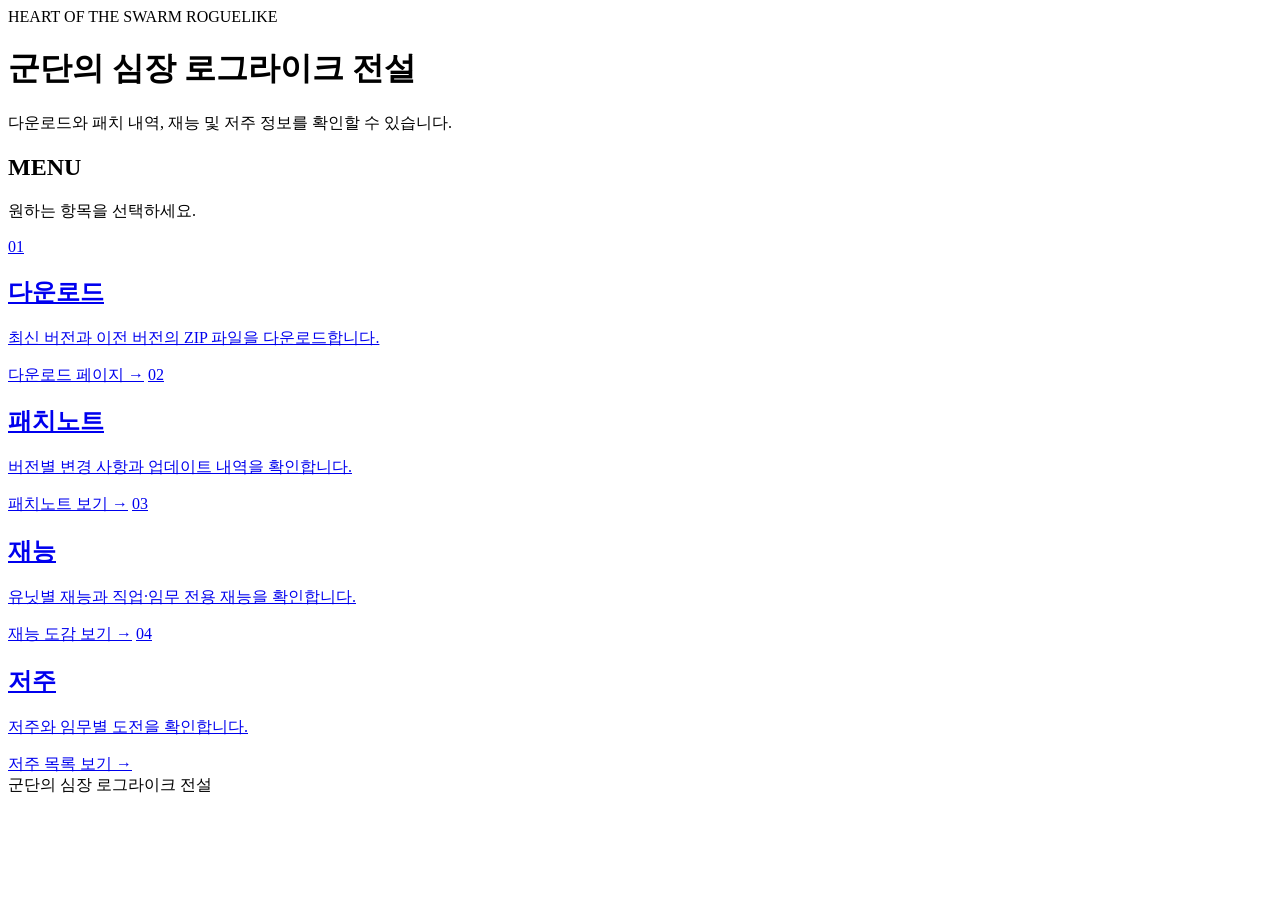
==== commit 35134037: "Add files via upload" ====
--- a/index.html
+++ b/index.html
@@ -4,24 +4,7 @@
 <meta charset="utf-8">
 <meta name="viewport" content="width=device-width, initial-scale=1">
 <title>군단의 심장 로그라이크 전설</title>
-<style>
-:root{color-scheme:light;--ink:#172d29;--muted:#637570;--line:#d9e4df;--paper:#fff;--green:#19644f;--deep:#153c32}
-*{box-sizing:border-box}
-body{margin:0;background:#f2f5f2;color:var(--ink);font-family:"Malgun Gothic","Apple SD Gothic Neo",sans-serif;line-height:1.7}
-header{background:var(--deep);color:#fff;padding:64px max(28px,calc((100vw - 1100px)/2)) 58px}
-.eyebrow{font-size:12px;letter-spacing:2px;color:#a4d5bd;font-weight:700}
-h1{font-size:40px;letter-spacing:-1.4px;line-height:1.3;margin:12px 0 8px}
-header p{color:#d2e4dc;margin:8px 0;max-width:760px}
-main{max-width:1160px;margin:auto;padding:42px 30px 80px}
-.intro{margin-bottom:24px}.intro h2{font-size:14px;letter-spacing:1px;color:var(--green);margin:0 0 7px}.intro p{color:var(--muted);margin:0}
-.menu{display:grid;grid-template-columns:repeat(2,minmax(0,1fr));gap:18px}
-.card{display:block;background:var(--paper);border:1px solid var(--line);border-radius:10px;padding:28px 28px 25px;text-decoration:none;color:var(--ink);transition:transform .12s ease,border-color .12s ease,box-shadow .12s ease}
-.card:hover{transform:translateY(-2px);border-color:var(--green);box-shadow:0 8px 22px rgba(21,60,50,.08)}
-.card .num{font-size:11px;color:var(--green);font-weight:800;letter-spacing:1.2px}.card h2{font-size:23px;letter-spacing:-.5px;margin:7px 0 5px}.card p{font-size:14px;color:var(--muted);margin:0}.arrow{display:inline-block;margin-top:18px;color:var(--green);font-size:13px;font-weight:700}
-footer{font-size:12px;color:var(--muted);border-top:1px solid var(--line);margin-top:38px;padding-top:18px}
-@media(max-width:700px){header{padding:38px 18px 34px}h1{font-size:30px}main{padding:28px 14px 55px}.menu{grid-template-columns:1fr}.card{padding:23px 20px}}
-</style>
-</head>
+<link rel="stylesheet" href="style.css"></head>
 <body>
 <header>
 <div class="eyebrow">HEART OF THE SWARM ROGUELIKE</div>
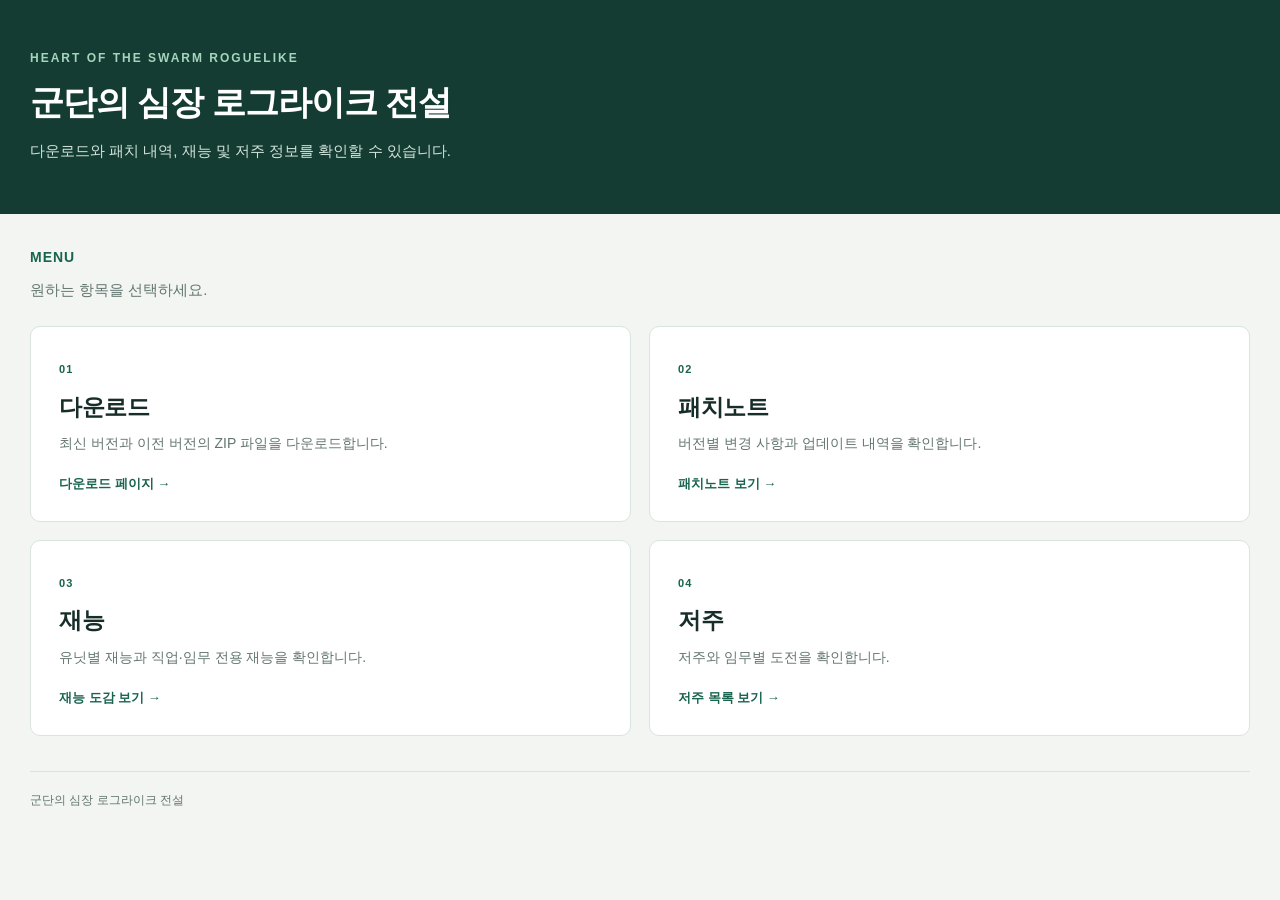
==== commit d311fd00: "Add StarCraft II site favicon" ====
--- a/index.html
+++ b/index.html
@@ -4,7 +4,8 @@
 <meta charset="utf-8">
 <meta name="viewport" content="width=device-width, initial-scale=1">
 <title>군단의 심장 로그라이크 전설</title>
-<link rel="stylesheet" href="style.css"></head>
+<link rel="stylesheet" href="style.css"><link rel="icon" type="image/x-icon" href="sc2-favicon.ico">
+</head>
 <body>
 <header>
 <div class="eyebrow">HEART OF THE SWARM ROGUELIKE</div>
--- a/style.css
+++ b/style.css
@@ -0,0 +1,557 @@
+:root {
+    color-scheme: light;
+    --ink: #172d29;
+    --muted: #637570;
+    --line: #d9e4df;
+    --paper: #fff;
+    --green: #19644f;
+    --deep: #153c32;
+}
+
+* {
+    box-sizing: border-box;
+}
+
+html {
+    scroll-behavior: smooth;
+    scroll-padding-top: 24px;
+}
+
+body {
+    margin: 0;
+    background: #f2f5f2;
+    color: var(--ink);
+    font-family: "Malgun Gothic", "Apple SD Gothic Neo", sans-serif;
+    font-size: 15px;
+    line-height: 1.7;
+}
+
+/* Common header */
+header {
+    background: var(--deep);
+    color: #fff;
+    padding: 48px max(30px, calc((100vw - 1240px) / 2)) 42px;
+}
+
+.eyebrow {
+    font-size: 12px;
+    letter-spacing: 2px;
+    color: #a4d5bd;
+    font-weight: 700;
+}
+
+h1 {
+    font-size: 34px;
+    letter-spacing: -1px;
+    line-height: 1.35;
+    margin: 12px 0;
+}
+
+header p {
+    color: #d2e4dc;
+    max-width: 850px;
+    margin: 8px 0;
+}
+
+.build {
+    display: inline-block;
+    font-size: 12px;
+    color: #b4cec1;
+    margin-top: 12px;
+}
+
+/* Common page width */
+main {
+    max-width: 1300px;
+    padding: 32px 30px 70px;
+    margin: auto;
+}
+
+/* Home page */
+.intro {
+    margin-bottom: 24px;
+}
+
+.intro h2 {
+    font-size: 14px;
+    letter-spacing: 1px;
+    color: var(--green);
+    margin: 0 0 7px;
+}
+
+.intro p {
+    color: var(--muted);
+    margin: 0;
+}
+
+.menu {
+    display: grid;
+    grid-template-columns: repeat(2, minmax(0, 1fr));
+    gap: 18px;
+}
+
+.card {
+    display: block;
+    background: var(--paper);
+    border: 1px solid var(--line);
+    border-radius: 10px;
+    padding: 28px 28px 25px;
+    text-decoration: none;
+    color: var(--ink);
+    transition: transform .12s ease, border-color .12s ease, box-shadow .12s ease;
+}
+
+.card:hover {
+    transform: translateY(-2px);
+    border-color: var(--green);
+    box-shadow: 0 8px 22px rgba(21, 60, 50, .08);
+}
+
+.card .num {
+    font-size: 11px;
+    color: var(--green);
+    font-weight: 800;
+    letter-spacing: 1.2px;
+}
+
+.card h2 {
+    font-size: 23px;
+    letter-spacing: -.5px;
+    margin: 7px 0 5px;
+}
+
+.card p {
+    font-size: 14px;
+    color: var(--muted);
+    margin: 0;
+}
+
+.arrow {
+    display: inline-block;
+    margin-top: 18px;
+    color: var(--green);
+    font-size: 13px;
+    font-weight: 700;
+}
+
+/* Download page */
+.home {
+    display: inline-block;
+    margin-bottom: 24px;
+    color: var(--green);
+    text-decoration: none;
+    font-weight: 700;
+}
+
+.release {
+    background: var(--paper);
+    border: 1px solid var(--line);
+    border-radius: 10px;
+    padding: 24px;
+    margin-bottom: 18px;
+}
+
+.release-head {
+    display: flex;
+    justify-content: space-between;
+    align-items: center;
+    gap: 20px;
+}
+
+.version {
+    font-size: 22px;
+    font-weight: 700;
+}
+
+.date {
+    font-size: 13px;
+    color: var(--muted);
+}
+
+.release .description {
+    margin: 12px 0 20px;
+}
+
+.download {
+    display: inline-block;
+    background: var(--green);
+    color: #fff;
+    padding: 10px 18px;
+    border-radius: 7px;
+    text-decoration: none;
+    font-weight: 700;
+}
+
+.download:hover {
+    background: #124c3c;
+}
+
+.latest {
+    display: inline-block;
+    font-size: 11px;
+    background: #e7f5e6;
+    color: #277127;
+    padding: 2px 8px;
+    border-radius: 4px;
+    margin-left: 8px;
+}
+
+/* Talent page tools */
+.tools {
+    display: flex;
+    gap: 16px;
+    align-items: center;
+    flex-wrap: wrap;
+    margin-bottom: 20px;
+}
+
+input {
+    flex: 1;
+    min-width: 240px;
+    max-width: 580px;
+    border: 1px solid #b5cac0;
+    border-radius: 8px;
+    padding: 13px 15px;
+    font: inherit;
+    background: #fff;
+}
+
+input:focus {
+    outline: 3px solid #9ad0b9;
+    outline-offset: 2px;
+}
+
+button {
+    background: #fff;
+    border: 1px solid #b5cac0;
+    border-radius: 8px;
+    padding: 13px 18px;
+    font: inherit;
+    color: var(--ink);
+    cursor: pointer;
+}
+
+#result {
+    font-size: 13px;
+    color: var(--muted);
+}
+
+/* Talent navigation */
+nav {
+    display: flex;
+    flex-wrap: wrap;
+    gap: 8px;
+    margin: 0 0 36px;
+}
+
+nav a {
+    background: #fff;
+    border: 1px solid var(--line);
+    color: var(--ink);
+    padding: 6px 12px;
+    border-radius: 6px;
+    text-decoration: none;
+    font-size: 13px;
+}
+
+nav a:hover {
+    border-color: var(--green);
+    color: var(--green);
+}
+
+nav span {
+    margin-left: 5px;
+    color: var(--muted);
+    font-size: 11px;
+}
+
+.group-title {
+    font-size: 13px;
+    letter-spacing: 1px;
+    color: var(--green);
+    margin: 36px 0 14px;
+    font-weight: 800;
+}
+
+section {
+    background: var(--paper);
+    border: 1px solid var(--line);
+    border-radius: 10px;
+    margin-bottom: 24px;
+    overflow: hidden;
+    scroll-margin-top: 20px;
+}
+
+.section-head {
+    display: flex;
+    align-items: baseline;
+    justify-content: space-between;
+    gap: 12px;
+    padding: 20px 24px;
+    background: #fbfcfa;
+    flex-wrap: wrap;
+}
+
+h3 {
+    font-size: 21px;
+    margin: 0;
+    letter-spacing: -.5px;
+}
+
+.counts {
+    font-size: 12px;
+    color: var(--muted);
+}
+
+/* Talent tables */
+table {
+    width: 100%;
+    border-collapse: collapse;
+    table-layout: fixed;
+}
+
+.unit {
+    width: 15%;
+}
+
+.talent {
+    width: 27%;
+}
+
+th {
+    text-align: left;
+    font-size: 12px;
+    letter-spacing: .3px;
+    color: #62786b;
+    background: #edf3ee;
+    padding: 12px 24px;
+    border-top: 1px solid var(--line);
+}
+
+td {
+    padding: 18px 24px;
+    vertical-align: top;
+    border-top: 1px solid #e4ebe6;
+    overflow-wrap: anywhere;
+    word-break: keep-all;
+}
+
+tbody tr:hover {
+    background: #fcfdf7;
+}
+
+.unit-name {
+    font-size: 13px;
+    color: var(--muted);
+    padding-top: 23px;
+}
+
+.badges {
+    display: flex;
+    flex-wrap: wrap;
+    gap: 5px;
+    margin-bottom: 6px;
+}
+
+.rarity,
+.limit {
+    font-size: 11px;
+    font-weight: 700;
+    border-radius: 4px;
+    padding: 1px 7px;
+    white-space: nowrap;
+}
+
+.r0 { color: #506159; background: #eef1ef; }
+.r1 { color: #277127; background: #e7f5e6; }
+.r2 { color: #1758a6; background: #e8f1ff; }
+.r3 { color: #8038a6; background: #f4eaff; }
+.r4 { color: #826000; background: #fff0b5; }
+
+.limit {
+    color: #717b71;
+    background: #f2f3ef;
+    font-weight: 400;
+}
+
+strong {
+    font-size: 15px;
+}
+
+.description {
+    color: #33483e;
+    white-space: pre-line;
+}
+
+footer {
+    font-size: 12px;
+    color: var(--muted);
+    border-top: 1px solid var(--line);
+    margin-top: 35px;
+    padding-top: 18px;
+}
+
+[hidden] {
+    display: none !important;
+}
+
+.empty {
+    padding: 30px;
+    background: #fff;
+    border: 1px solid var(--line);
+    border-radius: 10px;
+    color: var(--muted);
+}
+
+/* Mobile */
+@media (max-width: 700px) {
+    header {
+        padding: 30px 18px;
+    }
+
+    h1 {
+        font-size: 27px;
+    }
+
+    main {
+        padding: 24px 12px;
+    }
+
+    .menu {
+        grid-template-columns: 1fr;
+    }
+
+    .card {
+        padding: 23px 20px;
+    }
+
+    .release-head {
+        align-items: flex-start;
+        flex-direction: column;
+        gap: 2px;
+    }
+
+    th,
+    td {
+        padding: 12px 10px;
+    }
+
+    th {
+        font-size: 11px;
+    }
+
+    .unit {
+        width: 19%;
+    }
+
+    .talent {
+        width: 31%;
+    }
+
+    .description {
+        font-size: 13px;
+    }
+
+    .unit-name {
+        font-size: 12px;
+        padding-top: 16px;
+    }
+
+    strong {
+        font-size: 13px;
+    }
+
+    .section-head {
+        padding: 16px;
+    }
+
+    h3 {
+        font-size: 19px;
+    }
+
+    .counts {
+        font-size: 11px;
+    }
+}
+
+/* Print / PDF */
+@media print {
+    body {
+        background: #fff;
+        font-size: 10pt;
+    }
+
+    header {
+        background: #fff;
+        color: #172d29;
+        padding: 0 0 15px;
+    }
+
+    header p,
+    .build,
+    .eyebrow {
+        color: #526b5b;
+    }
+
+    .tools,
+    nav {
+        display: none;
+    }
+
+    main {
+        padding: 0;
+        max-width: none;
+    }
+
+    h1 {
+        font-size: 24pt;
+    }
+
+    section {
+        border-radius: 0;
+        overflow: visible;
+        break-inside: auto;
+    }
+
+    tr {
+        break-inside: avoid;
+    }
+
+    thead {
+        display: table-header-group;
+    }
+
+    .section-head {
+        break-after: avoid;
+    }
+
+    th,
+    td {
+        padding: 8px 10px;
+    }
+
+    .group-title {
+        margin-top: 20px;
+    }
+
+    * {
+        -webkit-print-color-adjust: exact;
+        print-color-adjust: exact;
+    }
+}
+
+/* Curse / challenge page */
+.challenge-table .planet { width: 9%; }
+.challenge-table .mission { width: 15%; }
+.challenge-table .challenge { width: 25%; }
+.curse-badge { font-size:11px; font-weight:700; border-radius:4px; padding:1px 7px; white-space:nowrap; color:#8a3d32; background:#f8e8e4; }
+
+/* Patch notes */
+.patch-list { display:grid; gap:18px; }
+.patch.release { margin-bottom:0; }
+.patch h3 { font-size:15px; color:var(--green); margin:22px 0 6px; }
+.patch ul { margin:6px 0 0; padding-left:22px; }
+.patch li + li { margin-top:5px; }
+@media (max-width:700px){
+  .challenge-table .planet{width:10%}.challenge-table .mission{width:20%}.challenge-table .challenge{width:30%}
+}
